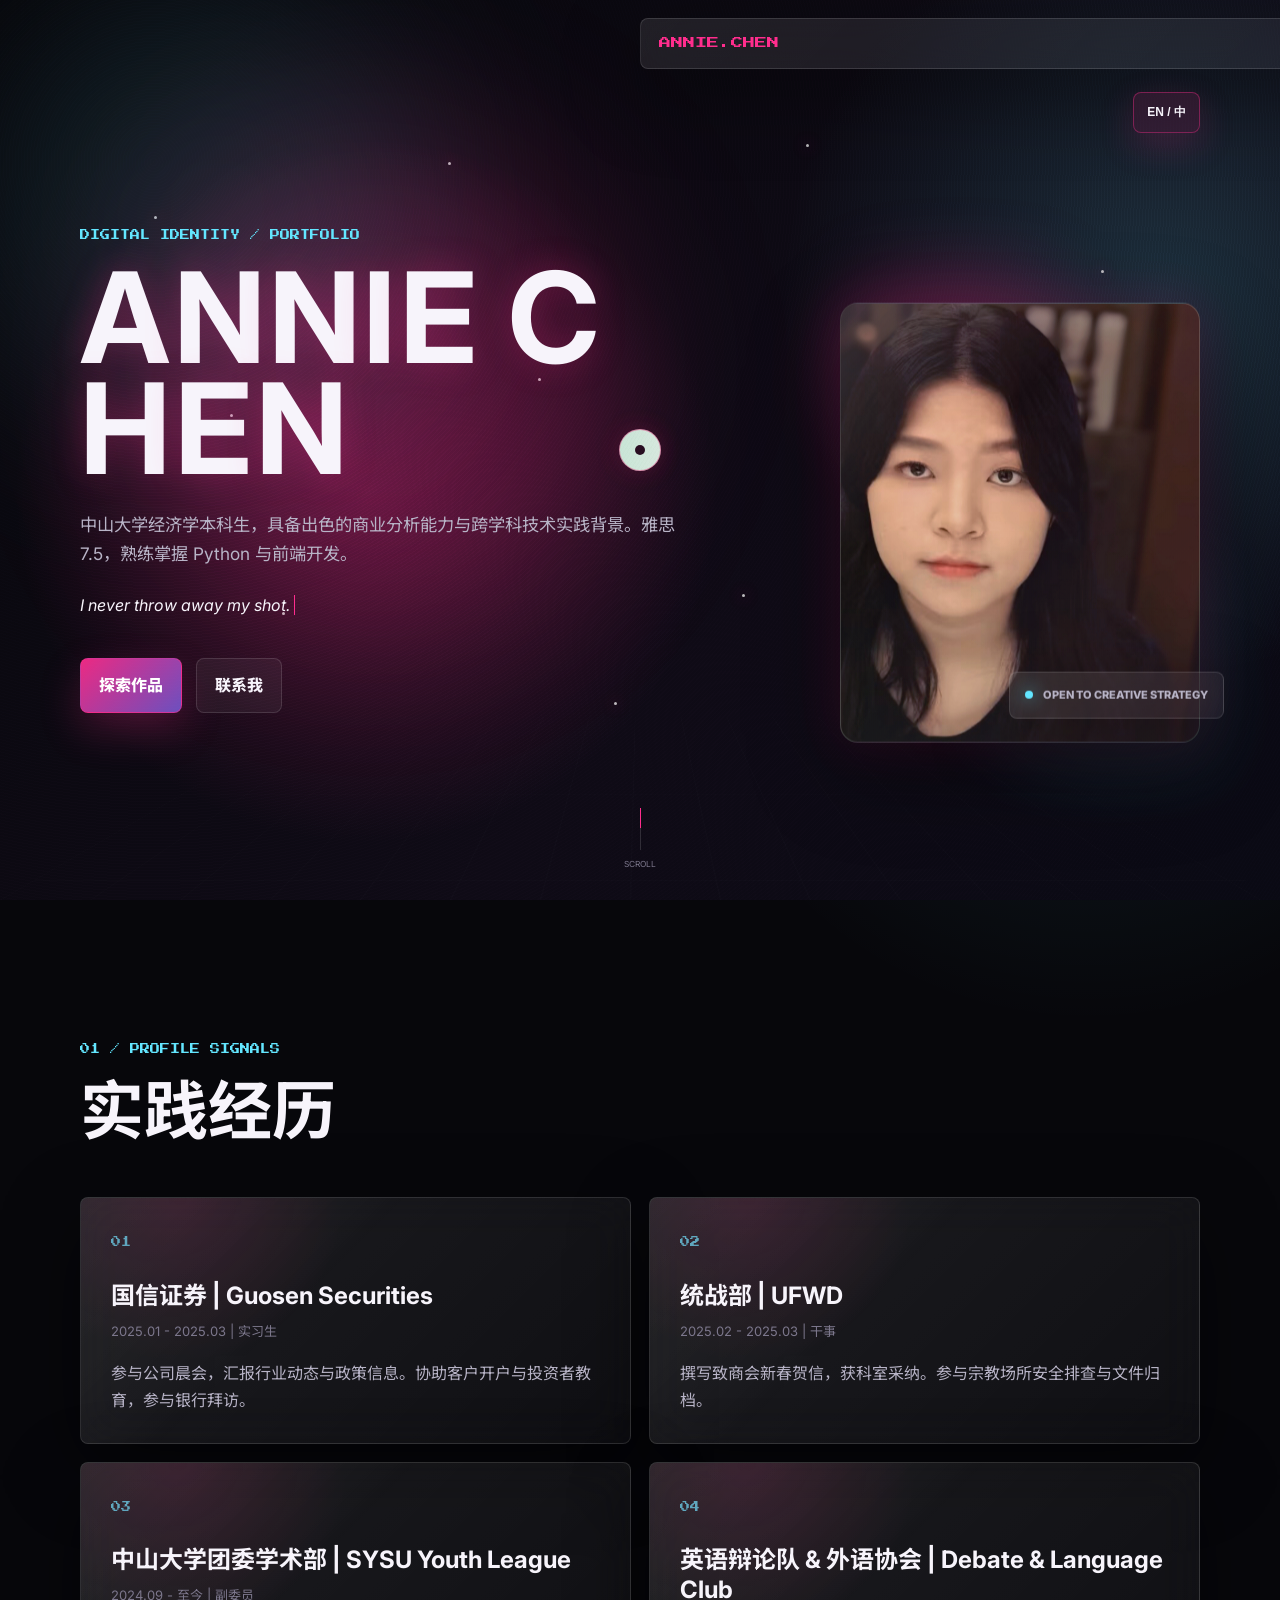
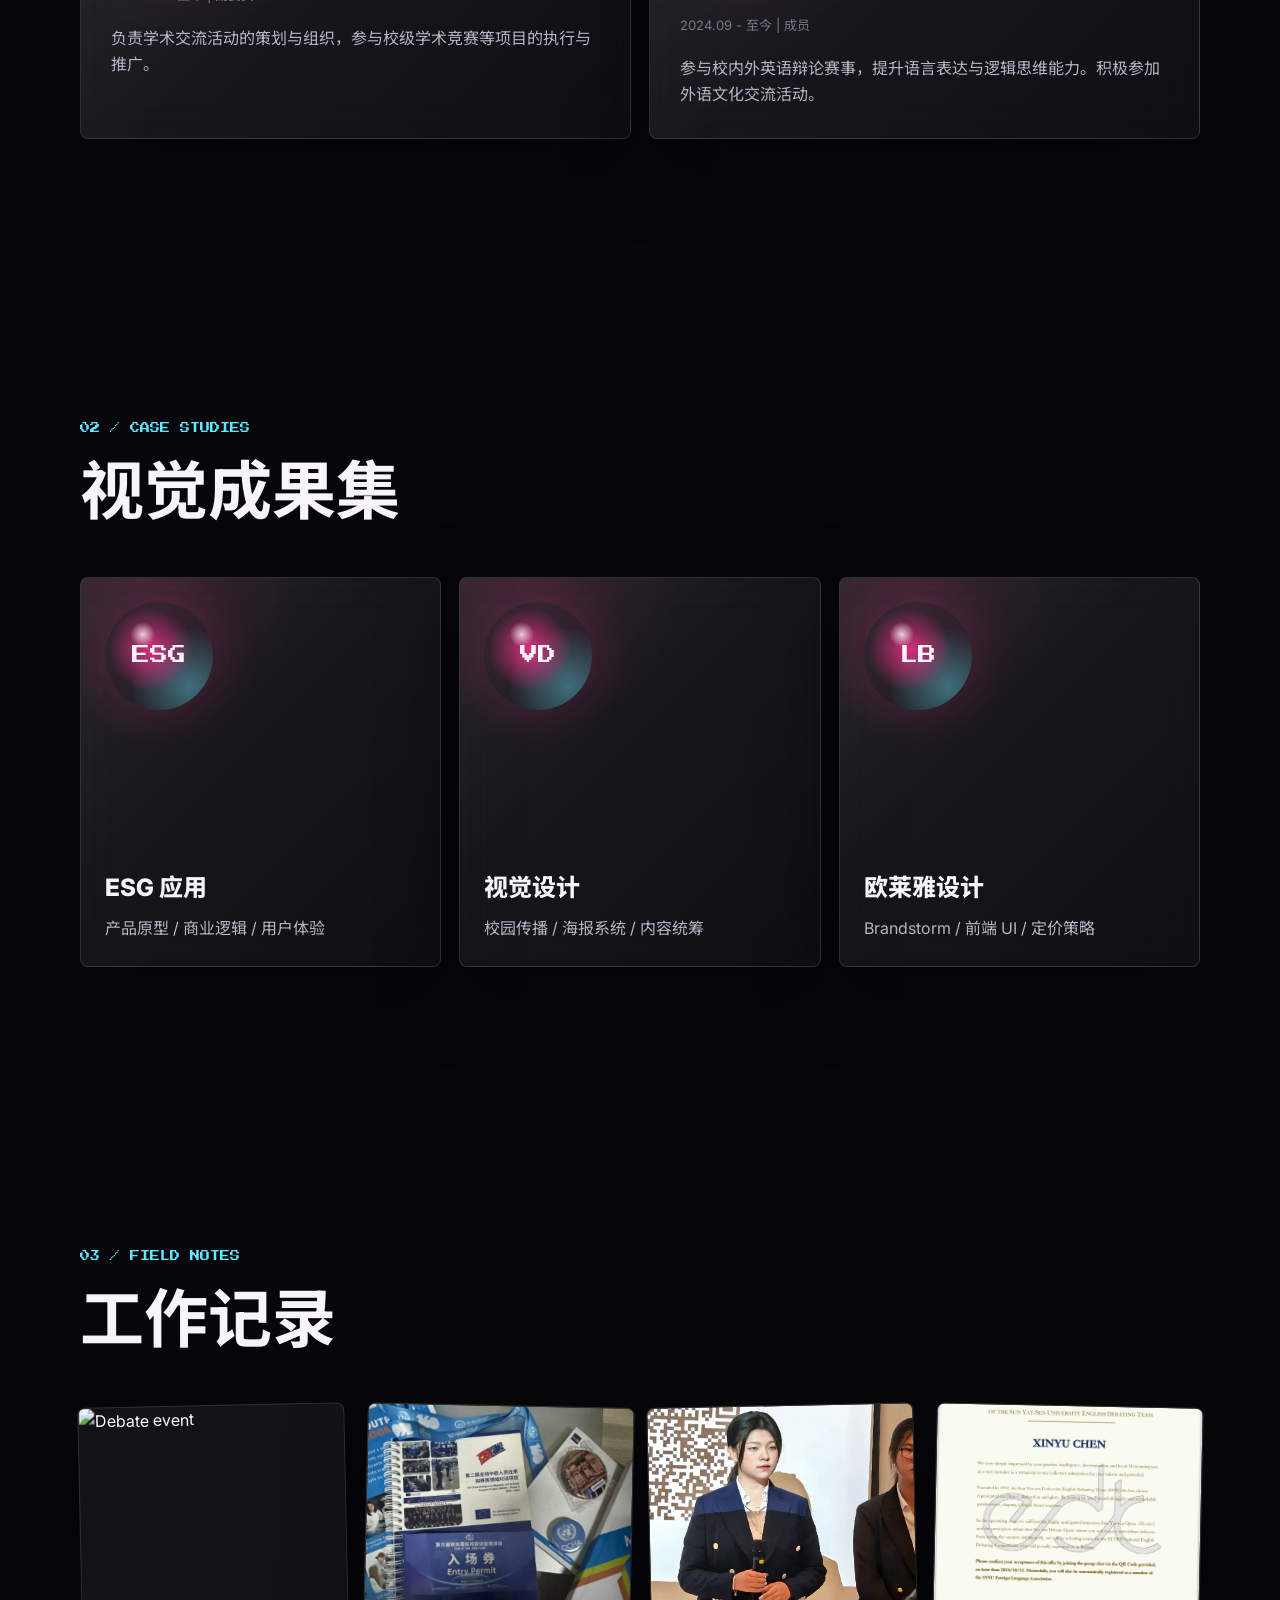
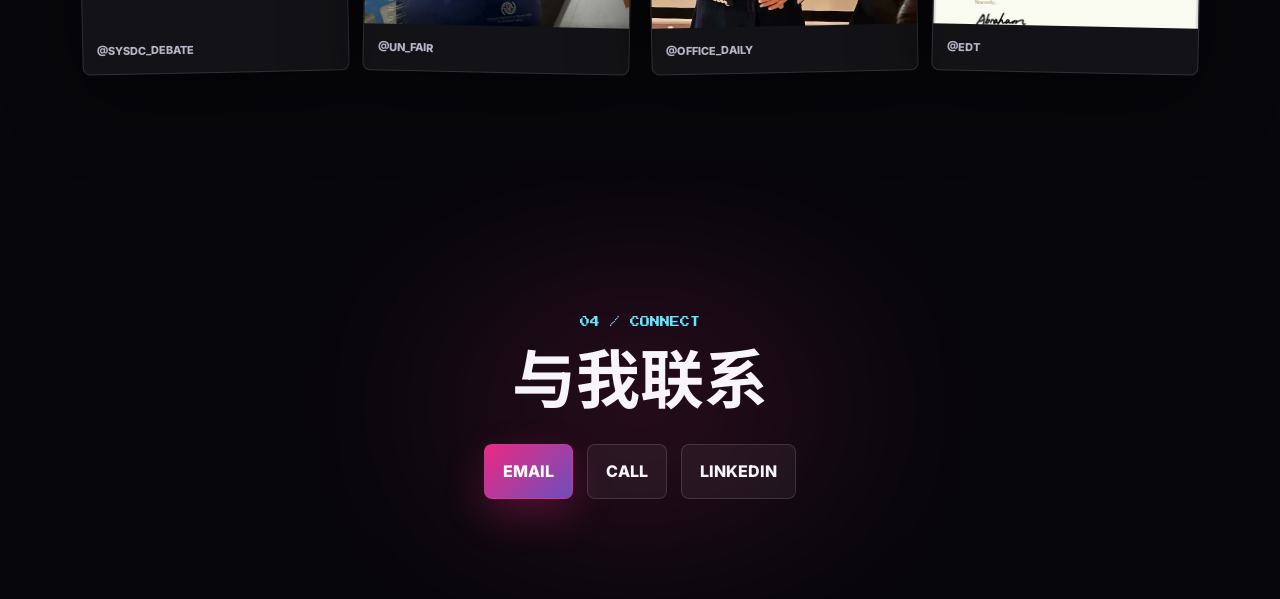
==== index.html @ b8f01f0a "Add files via upload" ====
<!DOCTYPE html>
<html lang="zh">
<head>
    <meta charset="UTF-8">
    <meta name="viewport" content="width=device-width, initial-scale=1.0">
    <meta name="theme-color" content="#07070b">
    <title>Annie Chen | Digital Identity</title>
    <meta name="description" content="Annie Chen's immersive digital identity portfolio.">
    <link rel="preconnect" href="https://fonts.googleapis.com">
    <link rel="preconnect" href="https://fonts.gstatic.com" crossorigin>
    <link href="https://fonts.googleapis.com/css2?family=Inter:wght@300;400;500;600;700;800&family=Noto+Sans+SC:wght@400;500;700&family=Press+Start+2P&display=swap" rel="stylesheet">
    <link rel="stylesheet" href="assets/css/styles.css">
</head>
<body>
    <div class="loader" id="loader" aria-hidden="true">
        <div class="loader__orb"></div>
        <div class="loader__text">ANNIE.CHEN</div>
        <div class="loader__bar"><span></span></div>
    </div>

    <div class="cursor" id="cursor" aria-hidden="true"></div>
    <div class="cursor cursor--glow" id="cursorGlow" aria-hidden="true"></div>

    <button id="lang-switch" class="magnetic" type="button">EN / 中</button>

    <nav class="site-nav glass-panel" aria-label="Primary navigation">
        <a class="nav-logo magnetic" href="#home" aria-label="Annie Chen home">ANNIE.CHEN</a>
        <button class="menu-toggle magnetic" type="button" aria-label="Open menu" aria-expanded="false">
            <span></span>
            <span></span>
        </button>
        <div class="nav-links" id="navLinks">
            <a class="magnetic" href="#home" data-key="nav-home">主页</a>
            <a class="magnetic" href="#experience" data-key="nav-exp">经历</a>
            <a class="magnetic" href="#projects" data-key="nav-proj">作品</a>
            <a class="magnetic" href="#work" data-key="nav-work">记录</a>
            <a class="magnetic" href="#contact" data-key="nav-contact">联系</a>
        </div>
    </nav>

    <main>
        <section id="home" class="hero section-shell" data-section>
            <div class="hero__ambient" aria-hidden="true">
                <div class="hero__gradient"></div>
                <div class="hero__grid"></div>
                <div class="hero__noise"></div>
                <div class="hero__particles">
                    <span></span><span></span><span></span><span></span><span></span><span></span>
                    <span></span><span></span><span></span><span></span><span></span><span></span>
                </div>
                <div class="hero__light hero__light--one"></div>
                <div class="hero__light hero__light--two"></div>
            </div>

            <div class="hero__content">
                <div class="hero__copy">
                    <p class="eyebrow reveal-text">DIGITAL IDENTITY / PORTFOLIO</p>
                    <h1 id="hero-name" class="hero__title" aria-label="ANNIE CHEN">
                        <span>A</span><span>N</span><span>N</span><span>I</span><span>E</span>
                        <span>C</span><span>H</span><span>E</span><span>N</span>
                    </h1>
                    <p id="hero-desc" class="hero__desc">
                        中山大学经济学本科生，具备出色的商业分析能力与跨学科技术实践背景。雅思 7.5，熟练掌握 Python 与前端开发。
                    </p>
                    <p class="motto" data-motto="I never throw away my shot."><span></span></p>
                    <div class="hero__actions">
                        <a class="btn btn--primary magnetic" href="#projects" data-key="hero-cta">探索作品</a>
                        <a class="btn btn--ghost magnetic" href="mailto:chenxy2267@mail2.sysu.edu.cn" data-key="hero-mail">联系我</a>
                    </div>
                </div>

                <div class="hero__portrait-wrap" data-parallax-depth="34">
                    <div class="hero__portrait-glow"></div>
                    <div class="hero-img magnetic" role="img" aria-label="Annie Chen portrait"></div>
                    <div class="hero__status glass-panel">
                        <span class="status-dot"></span>
                        <span data-key="hero-status">OPEN TO CREATIVE STRATEGY</span>
                    </div>
                </div>
            </div>

            <div class="scroll-cue" aria-hidden="true">
                <span></span>
                <small>SCROLL</small>
            </div>
        </section>

        <section id="experience" class="section-shell content-section" data-section>
            <div class="section-heading">
                <p class="eyebrow">01 / PROFILE SIGNALS</p>
                <h2 class="section-title" data-key="title-exp">实践经历</h2>
            </div>
            <div class="card-container">
                <article class="exp-card glass-card">
                    <span class="card-index">01</span>
                    <h3>国信证券 | Guosen Securities</h3>
                    <p class="meta">2025.01 - 2025.03 | <span data-key="pos-intern">实习生</span></p>
                    <p data-key="exp-gs">参与公司晨会，汇报行业动态与政策信息。协助客户开户与投资者教育，参与银行拜访。</p>
                </article>
                <article class="exp-card glass-card">
                    <span class="card-index">02</span>
                    <h3>统战部 | UFWD</h3>
                    <p class="meta">2025.02 - 2025.03 | <span data-key="pos-staff">干事</span></p>
                    <p data-key="exp-uf">撰写致商会新春贺信，获科室采纳。参与宗教场所安全排查与文件归档。</p>
                </article>
                <article class="exp-card glass-card">
                    <span class="card-index">03</span>
                    <h3>中山大学团委学术部 | SYSU Youth League</h3>
                    <p class="meta">2024.09 - 至今 | <span data-key="pos-vice-director">副委员</span></p>
                    <p data-key="exp-sysu-league">负责学术交流活动的策划与组织，参与校级学术竞赛等项目的执行与推广。</p>
                </article>
                <article class="exp-card glass-card">
                    <span class="card-index">04</span>
                    <h3>英语辩论队 & 外语协会 | Debate & Language Club</h3>
                    <p class="meta">2024.09 - 至今 | <span data-key="pos-member">成员</span></p>
                    <p data-key="exp-debate">参与校内外英语辩论赛事，提升语言表达与逻辑思维能力。积极参加外语文化交流活动。</p>
                </article>
            </div>
        </section>

        <section id="projects" class="section-shell content-section project-section" data-section>
            <div class="section-heading">
                <p class="eyebrow">02 / CASE STUDIES</p>
                <h2 class="section-title" data-key="title-proj">视觉成果集</h2>
            </div>
            <div class="project-grid">
                <article class="proj-item glass-card magnetic" data-project="esg" tabindex="0" role="button">
                    <div class="project-orb">ESG</div>
                    <div class="project-card-copy">
                        <span data-key="proj-esg">ESG 应用</span>
                        <p data-key="proj-esg-sub">产品原型 / 商业逻辑 / 用户体验</p>
                    </div>
                </article>
                <article class="proj-item glass-card magnetic" data-project="design" tabindex="0" role="button">
                    <div class="project-orb">VD</div>
                    <div class="project-card-copy">
                        <span data-key="proj-design">视觉设计</span>
                        <p data-key="proj-design-sub">校园传播 / 海报系统 / 内容统筹</p>
                    </div>
                </article>
                <article class="proj-item glass-card magnetic" data-project="loreal" tabindex="0" role="button">
                    <div class="project-orb">LB</div>
                    <div class="project-card-copy">
                        <span data-key="proj-loreal">欧莱雅设计</span>
                        <p data-key="proj-loreal-sub">Brandstorm / 前端 UI / 定价策略</p>
                    </div>
                </article>
            </div>
        </section>

        <section id="work" class="section-shell content-section" data-section>
            <div class="section-heading">
                <p class="eyebrow">03 / FIELD NOTES</p>
                <h2 class="section-title" data-key="title-work">工作记录</h2>
            </div>
            <div class="scrapbook">
                <figure class="work-photo">
                    <img src="images/debate.png" alt="Debate event">
                    <figcaption>@SYSDC_DEBATE</figcaption>
                </figure>
                <figure class="work-photo">
                    <img src="images/UN.jpg" alt="United Nations fair">
                    <figcaption>@UN_FAIR</figcaption>
                </figure>
                <figure class="work-photo">
                    <img src="images/duck.PNG" alt="Office daily">
                    <figcaption>@OFFICE_DAILY</figcaption>
                </figure>
                <figure class="work-photo">
                    <img src="images/edt.jpg" alt="EDT activity">
                    <figcaption>@EDT</figcaption>
                </figure>
            </div>
        </section>
    </main>

    <footer id="contact" class="section-shell site-footer" data-section>
        <div class="footer-glow" aria-hidden="true"></div>
        <p class="eyebrow">04 / CONNECT</p>
        <h2 class="section-title" data-key="title-contact">与我联系</h2>
        <div class="footer-actions">
            <a href="mailto:chenxy2267@mail2.sysu.edu.cn" class="btn btn--primary magnetic">EMAIL</a>
            <a href="tel:13063036522" class="btn btn--ghost magnetic">CALL</a>
            <a href="https://www.linkedin.com/in/%E8%8A%AF%E7%BE%BD-%E9%99%88-5a377a3b3/" target="_blank" rel="noopener noreferrer" class="btn btn--ghost magnetic">LINKEDIN</a>
        </div>
    </footer>

    <aside id="projectViewer" class="project-viewer" aria-hidden="true" aria-modal="true" role="dialog">
        <div class="viewer-backdrop" data-close-viewer></div>
        <div class="viewer-panel">
            <button class="viewer-close magnetic" type="button" data-close-viewer aria-label="Close project viewer">CLOSE</button>
            <div class="viewer-meta">
                <p class="eyebrow" id="viewerKicker">CASE STUDY</p>
                <h2 id="viewerTitle">TITLE</h2>
                <p id="viewerDesc"></p>
                <div class="viewer-tags" id="viewerTags"></div>
                <div class="viewer-timeline" id="viewerTimeline"></div>
                <div id="viewerButtons" class="viewer-buttons"></div>
            </div>
            <div class="viewer-gallery" id="viewerGallery"></div>
        </div>
    </aside>

    <script src="https://cdn.jsdelivr.net/npm/gsap@3.12.5/dist/gsap.min.js"></script>
    <script src="https://cdn.jsdelivr.net/npm/gsap@3.12.5/dist/ScrollTrigger.min.js"></script>
    <script src="https://cdn.jsdelivr.net/npm/@studio-freight/lenis@1.0.42/dist/lenis.min.js"></script>
    <script src="assets/js/main.js"></script>
    <script src="assets/js/animations.js"></script>
</body>
</html>
---- assets/css/styles.css ----
:root {
    --bg: #07070b;
    --bg-soft: #0d0d14;
    --panel: rgba(18, 18, 28, 0.58);
    --panel-strong: rgba(18, 18, 28, 0.82);
    --pink: #ff2d8d;
    --pink-soft: rgba(255, 45, 141, 0.34);
    --cyan: #63e6ff;
    --violet: #8d6bff;
    --text: #f7f4fb;
    --muted: #b8b4c7;
    --quiet: #7c778c;
    --line: rgba(255, 255, 255, 0.13);
    --shadow: 0 24px 80px rgba(0, 0, 0, 0.44);
    --radius: 8px;
    --ease: cubic-bezier(0.19, 1, 0.22, 1);
    --section-pad: clamp(84px, 11vw, 150px);
}

* {
    box-sizing: border-box;
}

html {
    background: var(--bg);
    scroll-behavior: auto;
}

body {
    min-height: 100vh;
    margin: 0;
    overflow-x: hidden;
    background:
        radial-gradient(circle at 20% 0%, rgba(255, 45, 141, 0.16), transparent 32rem),
        radial-gradient(circle at 85% 16%, rgba(99, 230, 255, 0.1), transparent 26rem),
        var(--bg);
    color: var(--text);
    font-family: "Inter", "Noto Sans SC", -apple-system, BlinkMacSystemFont, sans-serif;
    line-height: 1.65;
    cursor: none;
}

body.viewer-open,
body.menu-open {
    overflow: hidden;
}

body::before {
    content: "";
    position: fixed;
    inset: 0;
    pointer-events: none;
    z-index: 0;
    background-image:
        linear-gradient(rgba(255, 255, 255, 0.022) 1px, transparent 1px),
        linear-gradient(90deg, rgba(255, 255, 255, 0.018) 1px, transparent 1px);
    background-size: 56px 56px;
    mask-image: linear-gradient(to bottom, rgba(0, 0, 0, 0.75), transparent 82%);
}

a,
button,
[role="button"] {
    color: inherit;
    cursor: none;
}

img {
    display: block;
    max-width: 100%;
}

.loader {
    position: fixed;
    inset: 0;
    z-index: 9999;
    display: grid;
    place-items: center;
    gap: 20px;
    background: #050508;
    transition: opacity 0.8s var(--ease), visibility 0.8s var(--ease);
}

.loader.is-hidden {
    opacity: 0;
    visibility: hidden;
}

.loader__orb {
    width: 74px;
    aspect-ratio: 1;
    border-radius: 50%;
    background:
        radial-gradient(circle at 35% 28%, #fff, transparent 10%),
        radial-gradient(circle at 45% 45%, var(--pink), transparent 45%),
        radial-gradient(circle at 70% 70%, var(--cyan), transparent 55%);
    box-shadow: 0 0 42px var(--pink-soft), 0 0 90px rgba(99, 230, 255, 0.18);
    animation: breathe 2.4s ease-in-out infinite;
}

.loader__text,
.nav-logo,
.eyebrow,
.card-index,
.project-orb,
.viewer-close {
    font-family: "Press Start 2P", "Inter", sans-serif;
}

.loader__text {
    color: var(--muted);
    font-size: 11px;
    letter-spacing: 0;
}

.loader__bar {
    width: min(220px, 52vw);
    height: 1px;
    overflow: hidden;
    background: rgba(255, 255, 255, 0.12);
}

.loader__bar span {
    display: block;
    width: 42%;
    height: 100%;
    background: linear-gradient(90deg, transparent, var(--pink), var(--cyan));
    animation: loadbar 1.4s ease-in-out infinite;
}

.cursor,
.cursor--glow {
    position: fixed;
    top: 0;
    left: 0;
    pointer-events: none;
    z-index: 9000;
    transform: translate3d(-50%, -50%, 0);
}

.cursor {
    width: 10px;
    height: 10px;
    border-radius: 50%;
    background: var(--text);
    mix-blend-mode: difference;
}

.cursor--glow {
    width: 42px;
    height: 42px;
    border: 1px solid rgba(255, 45, 141, 0.42);
    border-radius: 50%;
    box-shadow: 0 0 24px rgba(255, 45, 141, 0.22);
    transition: width 0.3s var(--ease), height 0.3s var(--ease), border-color 0.3s var(--ease);
}

.cursor--glow.is-active {
    width: 70px;
    height: 70px;
    border-color: rgba(99, 230, 255, 0.52);
}

.glass-panel,
.glass-card {
    background: linear-gradient(135deg, rgba(255, 255, 255, 0.09), rgba(255, 255, 255, 0.035));
    border: 1px solid var(--line);
    box-shadow: var(--shadow);
    backdrop-filter: blur(22px);
    -webkit-backdrop-filter: blur(22px);
}

.site-nav {
    position: fixed;
    top: 18px;
    left: 50%;
    z-index: 1000;
    width: min(1120px, calc(100% - 36px));
    display: flex;
    align-items: center;
    justify-content: space-between;
    padding: 14px 18px;
    border-radius: var(--radius);
}

.nav-logo {
    color: var(--pink);
    text-decoration: none;
    font-size: 12px;
}

.nav-links {
    display: flex;
    align-items: center;
    gap: clamp(14px, 2vw, 26px);
}

.nav-links a {
    position: relative;
    color: var(--muted);
    text-decoration: none;
    font-size: 13px;
    font-weight: 600;
    transition: color 0.28s ease;
}

.nav-links a::after {
    content: "";
    position: absolute;
    right: 0;
    bottom: -6px;
    left: 0;
    height: 1px;
    transform: scaleX(0);
    transform-origin: left;
    background: linear-gradient(90deg, var(--pink), var(--cyan));
    transition: transform 0.35s var(--ease);
}

.nav-links a:hover,
.nav-links a:focus-visible {
    color: var(--text);
}

.nav-links a:hover::after,
.nav-links a:focus-visible::after {
    transform: scaleX(1);
}

.menu-toggle {
    display: none;
    width: 42px;
    height: 42px;
    place-items: center;
    border: 1px solid var(--line);
    border-radius: var(--radius);
    background: rgba(255, 255, 255, 0.04);
}

.menu-toggle span {
    display: block;
    width: 18px;
    height: 1px;
    margin: 4px auto;
    background: var(--text);
}

#lang-switch {
    position: fixed;
    top: 92px;
    right: max(20px, calc((100vw - 1120px) / 2));
    z-index: 1001;
    border: 1px solid rgba(255, 45, 141, 0.38);
    border-radius: var(--radius);
    padding: 11px 13px;
    background: rgba(255, 45, 141, 0.12);
    color: var(--text);
    box-shadow: 0 12px 36px rgba(255, 45, 141, 0.18);
    backdrop-filter: blur(18px);
    font-size: 12px;
    font-weight: 700;
}

.section-shell {
    position: relative;
    z-index: 1;
    width: min(1120px, calc(100% - 40px));
    margin-inline: auto;
}

.hero {
    width: 100%;
    min-height: 100svh;
    display: grid;
    place-items: center;
    overflow: hidden;
    padding: 120px 20px 80px;
}

.hero__ambient {
    position: absolute;
    inset: 0;
    z-index: -1;
    overflow: hidden;
}

.hero__gradient,
.hero__grid,
.hero__noise,
.hero__light,
.hero__particles {
    position: absolute;
    inset: 0;
}

.hero__gradient {
    background:
        radial-gradient(circle at 22% 42%, rgba(255, 45, 141, 0.28), transparent 22rem),
        radial-gradient(circle at 70% 25%, rgba(99, 230, 255, 0.16), transparent 24rem),
        linear-gradient(135deg, #07070b, #0f0b16 48%, #060912);
    background-size: 130% 130%;
    animation: gradientDrift 16s ease-in-out infinite alternate;
}

.hero__grid {
    background-image:
        linear-gradient(rgba(255, 255, 255, 0.055) 1px, transparent 1px),
        linear-gradient(90deg, rgba(255, 255, 255, 0.035) 1px, transparent 1px);
    background-size: 90px 90px;
    transform: perspective(700px) rotateX(62deg) translateY(15%);
    transform-origin: center bottom;
    opacity: 0.22;
}

.hero__noise {
    opacity: 0.12;
    background-image:
        repeating-radial-gradient(circle at 12% 18%, rgba(255,255,255,0.8) 0 1px, transparent 1px 3px);
    mix-blend-mode: overlay;
}

.hero__light--one {
    width: 40vw;
    height: 40vw;
    left: 6%;
    top: 18%;
    border-radius: 50%;
    background: rgba(255, 45, 141, 0.16);
    filter: blur(80px);
    animation: floatSlow 9s ease-in-out infinite;
}

.hero__light--two {
    width: 34vw;
    height: 34vw;
    right: 10%;
    bottom: 4%;
    border-radius: 50%;
    background: rgba(99, 230, 255, 0.11);
    filter: blur(90px);
    animation: floatSlow 12s ease-in-out infinite reverse;
}

.hero__particles span {
    position: absolute;
    width: 3px;
    height: 3px;
    border-radius: 50%;
    background: rgba(255, 255, 255, 0.72);
    box-shadow: 0 0 14px rgba(255, 45, 141, 0.8);
    animation: particleFloat 9s ease-in-out infinite;
}

.hero__particles span:nth-child(1) { left: 12%; top: 24%; animation-delay: -1s; }
.hero__particles span:nth-child(2) { left: 22%; top: 68%; animation-delay: -5s; }
.hero__particles span:nth-child(3) { left: 35%; top: 18%; animation-delay: -2s; }
.hero__particles span:nth-child(4) { left: 48%; top: 78%; animation-delay: -7s; }
.hero__particles span:nth-child(5) { left: 63%; top: 16%; animation-delay: -3s; }
.hero__particles span:nth-child(6) { left: 76%; top: 58%; animation-delay: -4s; }
.hero__particles span:nth-child(7) { left: 86%; top: 30%; animation-delay: -8s; }
.hero__particles span:nth-child(8) { left: 18%; top: 46%; animation-delay: -6s; }
.hero__particles span:nth-child(9) { left: 42%; top: 42%; animation-delay: -2.5s; }
.hero__particles span:nth-child(10) { left: 58%; top: 66%; animation-delay: -4.5s; }
.hero__particles span:nth-child(11) { left: 72%; top: 82%; animation-delay: -1.5s; }
.hero__particles span:nth-child(12) { left: 92%; top: 74%; animation-delay: -5.5s; }

.hero__content {
    width: min(1120px, calc(100% - 40px));
    display: grid;
    grid-template-columns: minmax(0, 1.04fr) minmax(300px, 0.72fr);
    align-items: center;
    gap: clamp(42px, 7vw, 92px);
}

.eyebrow {
    margin: 0 0 18px;
    color: var(--cyan);
    font-size: 10px;
    letter-spacing: 0;
}

.hero__title {
    max-width: 760px;
    margin: 0;
    font-size: clamp(52px, 10vw, 126px);
    line-height: 0.88;
    letter-spacing: 0;
    color: var(--text);
    text-transform: uppercase;
}

.hero__title span {
    display: inline-block;
    margin-right: 0.03em;
    text-shadow: 0 0 34px rgba(255, 45, 141, 0.28);
}

.hero__desc {
    max-width: 620px;
    margin: 28px 0 0;
    color: var(--muted);
    font-size: clamp(15px, 1.35vw, 18px);
}

.motto {
    min-height: 34px;
    margin: 24px 0 0;
    color: var(--text);
    font-style: italic;
}

.motto span {
    border-right: 1px solid var(--pink);
    padding-right: 4px;
}

.hero__actions,
.footer-actions,
.viewer-buttons {
    display: flex;
    flex-wrap: wrap;
    gap: 14px;
    margin-top: 32px;
}

.btn {
    display: inline-flex;
    min-height: 46px;
    align-items: center;
    justify-content: center;
    gap: 8px;
    border-radius: var(--radius);
    padding: 13px 18px;
    text-decoration: none;
    font-weight: 800;
    transition: transform 0.28s var(--ease), border-color 0.28s ease, background 0.28s ease;
}

.btn--primary {
    border: 1px solid rgba(255, 45, 141, 0.48);
    background: linear-gradient(135deg, rgba(255, 45, 141, 0.92), rgba(141, 107, 255, 0.72));
    color: #fff;
    box-shadow: 0 16px 42px rgba(255, 45, 141, 0.24);
}

.btn--ghost {
    border: 1px solid var(--line);
    background: rgba(255, 255, 255, 0.05);
    color: var(--text);
}

.btn:hover,
.btn:focus-visible {
    transform: translateY(-3px);
}

.hero__portrait-wrap {
    position: relative;
    justify-self: end;
    width: min(360px, 80vw);
}

.hero__portrait-glow {
    position: absolute;
    inset: -12%;
    border-radius: 32px;
    background:
        radial-gradient(circle at 36% 22%, rgba(255, 45, 141, 0.36), transparent 32%),
        radial-gradient(circle at 72% 78%, rgba(99, 230, 255, 0.18), transparent 34%);
    filter: blur(28px);
}

.hero-img {
    position: relative;
    aspect-ratio: 0.82;
    overflow: hidden;
    border: 1px solid rgba(255, 255, 255, 0.18);
    border-radius: 18px;
    background:
        linear-gradient(rgba(255, 45, 141, 0.05), rgba(99, 230, 255, 0.05)),
        url("../../images/avatar.jpg") center / cover no-repeat;
    box-shadow: 0 28px 90px rgba(0, 0, 0, 0.48), 0 0 52px rgba(255, 45, 141, 0.18);
    transition: box-shadow 0.45s var(--ease), transform 0.45s var(--ease);
}

.hero-img::after {
    content: "";
    position: absolute;
    inset: 0;
    background: linear-gradient(135deg, rgba(255, 255, 255, 0.2), transparent 34%, rgba(255, 45, 141, 0.12));
    opacity: 0.72;
    mix-blend-mode: screen;
}

.hero-img:hover {
    box-shadow: 0 34px 100px rgba(0, 0, 0, 0.52), 0 0 72px rgba(255, 45, 141, 0.32);
}

.hero__status {
    position: absolute;
    right: -24px;
    bottom: 24px;
    display: flex;
    max-width: 250px;
    align-items: center;
    gap: 10px;
    border-radius: var(--radius);
    padding: 13px 15px;
    color: var(--muted);
    font-size: 11px;
    font-weight: 800;
}

.status-dot {
    width: 8px;
    height: 8px;
    flex: 0 0 auto;
    border-radius: 50%;
    background: var(--cyan);
    box-shadow: 0 0 18px var(--cyan);
}

.scroll-cue {
    position: absolute;
    bottom: 28px;
    left: 50%;
    display: grid;
    justify-items: center;
    gap: 8px;
    color: var(--quiet);
    font-size: 10px;
    transform: translateX(-50%);
}

.scroll-cue span {
    width: 1px;
    height: 42px;
    overflow: hidden;
    background: rgba(255, 255, 255, 0.14);
}

.scroll-cue span::after {
    content: "";
    display: block;
    width: 100%;
    height: 46%;
    background: var(--pink);
    animation: scrollLine 1.9s ease-in-out infinite;
}

.content-section {
    padding-block: var(--section-pad);
}

.section-heading {
    display: grid;
    gap: 4px;
    margin-bottom: clamp(30px, 5vw, 54px);
}

.section-title {
    margin: 0;
    color: var(--text);
    font-size: clamp(32px, 5vw, 64px);
    line-height: 1;
    letter-spacing: 0;
}

.card-container,
.project-grid {
    display: grid;
    grid-template-columns: repeat(2, minmax(0, 1fr));
    gap: 18px;
}

.glass-card {
    position: relative;
    overflow: hidden;
    border-radius: var(--radius);
}

.glass-card::before {
    content: "";
    position: absolute;
    inset: 0;
    pointer-events: none;
    background:
        radial-gradient(circle at 18% 0%, rgba(255, 45, 141, 0.14), transparent 32%),
        linear-gradient(135deg, rgba(255, 255, 255, 0.08), transparent 44%);
    opacity: 0.8;
}

.exp-card {
    min-height: 230px;
    padding: 30px;
    transition: transform 0.45s var(--ease), border-color 0.35s ease, box-shadow 0.35s ease;
}

.exp-card:hover {
    transform: translateY(-7px);
    border-color: rgba(255, 45, 141, 0.45);
    box-shadow: 0 28px 80px rgba(255, 45, 141, 0.13);
}

.card-index {
    color: rgba(99, 230, 255, 0.72);
    font-size: 10px;
}

.exp-card h3 {
    position: relative;
    margin: 26px 0 10px;
    color: var(--text);
    font-size: clamp(18px, 2vw, 24px);
    line-height: 1.25;
}

.exp-card p {
    position: relative;
    margin: 0;
    color: var(--muted);
}

.exp-card .meta {
    margin-bottom: 18px;
    color: var(--quiet);
    font-size: 13px;
}

.project-grid {
    grid-template-columns: repeat(3, minmax(0, 1fr));
}

.proj-item {
    min-height: 390px;
    display: flex;
    flex-direction: column;
    justify-content: space-between;
    padding: 24px;
    isolation: isolate;
    transition: transform 0.45s var(--ease), border-color 0.35s ease;
}

.proj-item:hover,
.proj-item:focus-visible {
    transform: translateY(-8px);
    border-color: rgba(99, 230, 255, 0.35);
    outline: none;
}

.project-orb {
    width: 108px;
    height: 108px;
    display: grid;
    place-items: center;
    border-radius: 50%;
    background:
        radial-gradient(circle at 35% 30%, rgba(255, 255, 255, 0.82), transparent 12%),
        radial-gradient(circle at 42% 44%, rgba(255, 45, 141, 0.8), transparent 48%),
        radial-gradient(circle at 78% 78%, rgba(99, 230, 255, 0.42), transparent 50%);
    color: #fff;
    font-size: 18px;
    box-shadow: 0 0 54px rgba(255, 45, 141, 0.22);
}

.project-card-copy {
    position: relative;
}

.project-card-copy span {
    display: block;
    color: var(--text);
    font-size: 24px;
    font-weight: 800;
}

.project-card-copy p {
    margin: 8px 0 0;
    color: var(--muted);
}

.scrapbook {
    display: grid;
    grid-template-columns: repeat(4, minmax(0, 1fr));
    gap: 18px;
}

.work-photo {
    margin: 0;
    overflow: hidden;
    border: 1px solid var(--line);
    border-radius: var(--radius);
    background: rgba(255, 255, 255, 0.05);
    box-shadow: var(--shadow);
    transform: rotate(-1.2deg);
    transition: transform 0.42s var(--ease), border-color 0.3s ease;
}

.work-photo:nth-child(even) {
    transform: rotate(1.2deg);
}

.work-photo:hover {
    transform: rotate(0deg) translateY(-8px);
    border-color: rgba(255, 45, 141, 0.38);
}

.work-photo img {
    width: 100%;
    height: 220px;
    object-fit: cover;
    filter: saturate(0.9) contrast(1.05);
}

.work-photo figcaption {
    padding: 14px;
    color: var(--muted);
    font-size: 11px;
    font-weight: 800;
}

.site-footer {
    padding-block: 100px;
    text-align: center;
}

.site-footer .eyebrow,
.site-footer .section-title,
.footer-actions {
    position: relative;
    z-index: 1;
    justify-content: center;
}

.footer-glow {
    position: absolute;
    inset: 10% 12%;
    border-radius: 50%;
    background: radial-gradient(circle, rgba(255, 45, 141, 0.16), transparent 65%);
    filter: blur(70px);
}

.project-viewer {
    position: fixed;
    inset: 0;
    z-index: 3000;
    visibility: hidden;
    pointer-events: none;
}

.project-viewer.is-open {
    visibility: visible;
    pointer-events: auto;
}

.viewer-backdrop {
    position: absolute;
    inset: 0;
    background: rgba(3, 3, 7, 0.78);
    backdrop-filter: blur(18px);
}

.viewer-panel {
    position: absolute;
    inset: 22px;
    display: grid;
    grid-template-columns: minmax(280px, 0.45fr) minmax(0, 0.55fr);
    gap: 24px;
    overflow: hidden;
    border: 1px solid rgba(255, 255, 255, 0.15);
    border-radius: 12px;
    background:
        radial-gradient(circle at 10% 0%, rgba(255, 45, 141, 0.14), transparent 32%),
        rgba(9, 9, 15, 0.92);
    box-shadow: 0 30px 120px rgba(0, 0, 0, 0.66);
}

.viewer-close {
    position: absolute;
    top: 18px;
    right: 18px;
    z-index: 2;
    border: 1px solid var(--line);
    border-radius: var(--radius);
    padding: 12px 14px;
    background: rgba(255, 255, 255, 0.06);
    color: var(--text);
    font-size: 10px;
}

.viewer-meta {
    padding: clamp(34px, 6vw, 70px);
    align-self: center;
}

.viewer-meta h2 {
    margin: 0 0 18px;
    font-size: clamp(34px, 5vw, 72px);
    line-height: 0.96;
}

.viewer-meta p {
    color: var(--muted);
}

.viewer-tags,
.viewer-timeline {
    display: flex;
    flex-wrap: wrap;
    gap: 10px;
    margin-top: 22px;
}

.viewer-tags span,
.viewer-timeline span {
    border: 1px solid var(--line);
    border-radius: 999px;
    padding: 8px 11px;
    background: rgba(255, 255, 255, 0.045);
    color: var(--muted);
    font-size: 12px;
    font-weight: 700;
}

.viewer-gallery {
    height: 100%;
    overflow-y: auto;
    padding: 74px 22px 22px 0;
    scrollbar-width: thin;
    scrollbar-color: var(--pink) transparent;
}

.viewer-gallery img {
    width: 100%;
    margin-bottom: 18px;
    border: 1px solid var(--line);
    border-radius: var(--radius);
    background: rgba(255, 255, 255, 0.04);
    object-fit: contain;
}

@keyframes breathe {
    50% { transform: scale(1.12); filter: saturate(1.3); }
}

@keyframes loadbar {
    0% { transform: translateX(-120%); }
    100% { transform: translateX(260%); }
}

@keyframes gradientDrift {
    0% { background-position: 0% 50%; }
    100% { background-position: 100% 50%; }
}

@keyframes floatSlow {
    50% { transform: translate3d(3%, -4%, 0) scale(1.08); }
}

@keyframes particleFloat {
    50% { transform: translate3d(22px, -34px, 0); opacity: 0.38; }
}

@keyframes scrollLine {
    0% { transform: translateY(-120%); }
    100% { transform: translateY(220%); }
}

@media (max-width: 900px) {
    body {
        cursor: auto;
    }

    a,
    button,
    [role="button"] {
        cursor: pointer;
    }

    .cursor,
    .cursor--glow {
        display: none;
    }

    .site-nav {
        top: 12px;
        width: calc(100% - 24px);
    }

    .menu-toggle {
        display: block;
    }

    .nav-links {
        position: fixed;
        inset: 76px 12px auto;
        display: grid;
        gap: 0;
        overflow: hidden;
        max-height: 0;
        border: 1px solid var(--line);
        border-radius: var(--radius);
        background: rgba(8, 8, 13, 0.94);
        backdrop-filter: blur(20px);
        transition: max-height 0.38s var(--ease), padding 0.38s var(--ease);
    }

    .nav-links.active {
        max-height: 360px;
        padding: 8px;
    }

    .nav-links a {
        padding: 14px;
        border-radius: 6px;
    }

    #lang-switch {
        top: auto;
        right: 12px;
        bottom: 12px;
    }

    .hero {
        padding: 104px 20px 70px;
        align-items: start;
    }

    .hero__particles span:nth-child(n + 7) {
        display: none;
    }

    .hero__content {
        grid-template-columns: 1fr;
        gap: 36px;
    }

    .hero__copy {
        order: 2;
    }

    .hero__portrait-wrap {
        order: 1;
        justify-self: center;
        width: min(300px, 74vw);
    }

    .hero__title {
        font-size: clamp(44px, 16vw, 76px);
    }

    .hero__status {
        right: 50%;
        bottom: -20px;
        transform: translateX(50%);
        width: max-content;
        max-width: calc(100vw - 54px);
    }

    .card-container,
    .project-grid,
    .scrapbook,
    .viewer-panel {
        grid-template-columns: 1fr;
    }

    .proj-item {
        min-height: 260px;
    }

    .scrapbook {
        grid-template-columns: repeat(2, minmax(0, 1fr));
    }

    .viewer-panel {
        inset: 10px;
        overflow-y: auto;
    }

    .viewer-gallery {
        height: auto;
        overflow: visible;
        padding: 0 18px 18px;
    }
}

@media (max-width: 520px) {
    .section-shell {
        width: min(100% - 28px, 1120px);
    }

    .hero {
        padding-inline: 14px;
    }

    .hero__content {
        width: 100%;
    }

    .hero__actions,
    .footer-actions,
    .viewer-buttons {
        display: grid;
    }

    .btn {
        width: 100%;
    }

    .card-container,
    .project-grid {
        gap: 14px;
    }

    .exp-card,
    .proj-item {
        padding: 20px;
    }

    .scrapbook {
        grid-template-columns: 1fr;
    }

    .work-photo {
        transform: none;
    }

    .work-photo:nth-child(even) {
        transform: none;
    }
}

@media (prefers-reduced-motion: reduce) {
    *,
    *::before,
    *::after {
        animation-duration: 0.01ms !important;
        animation-iteration-count: 1 !important;
        scroll-behavior: auto !important;
        transition-duration: 0.01ms !important;
    }
}
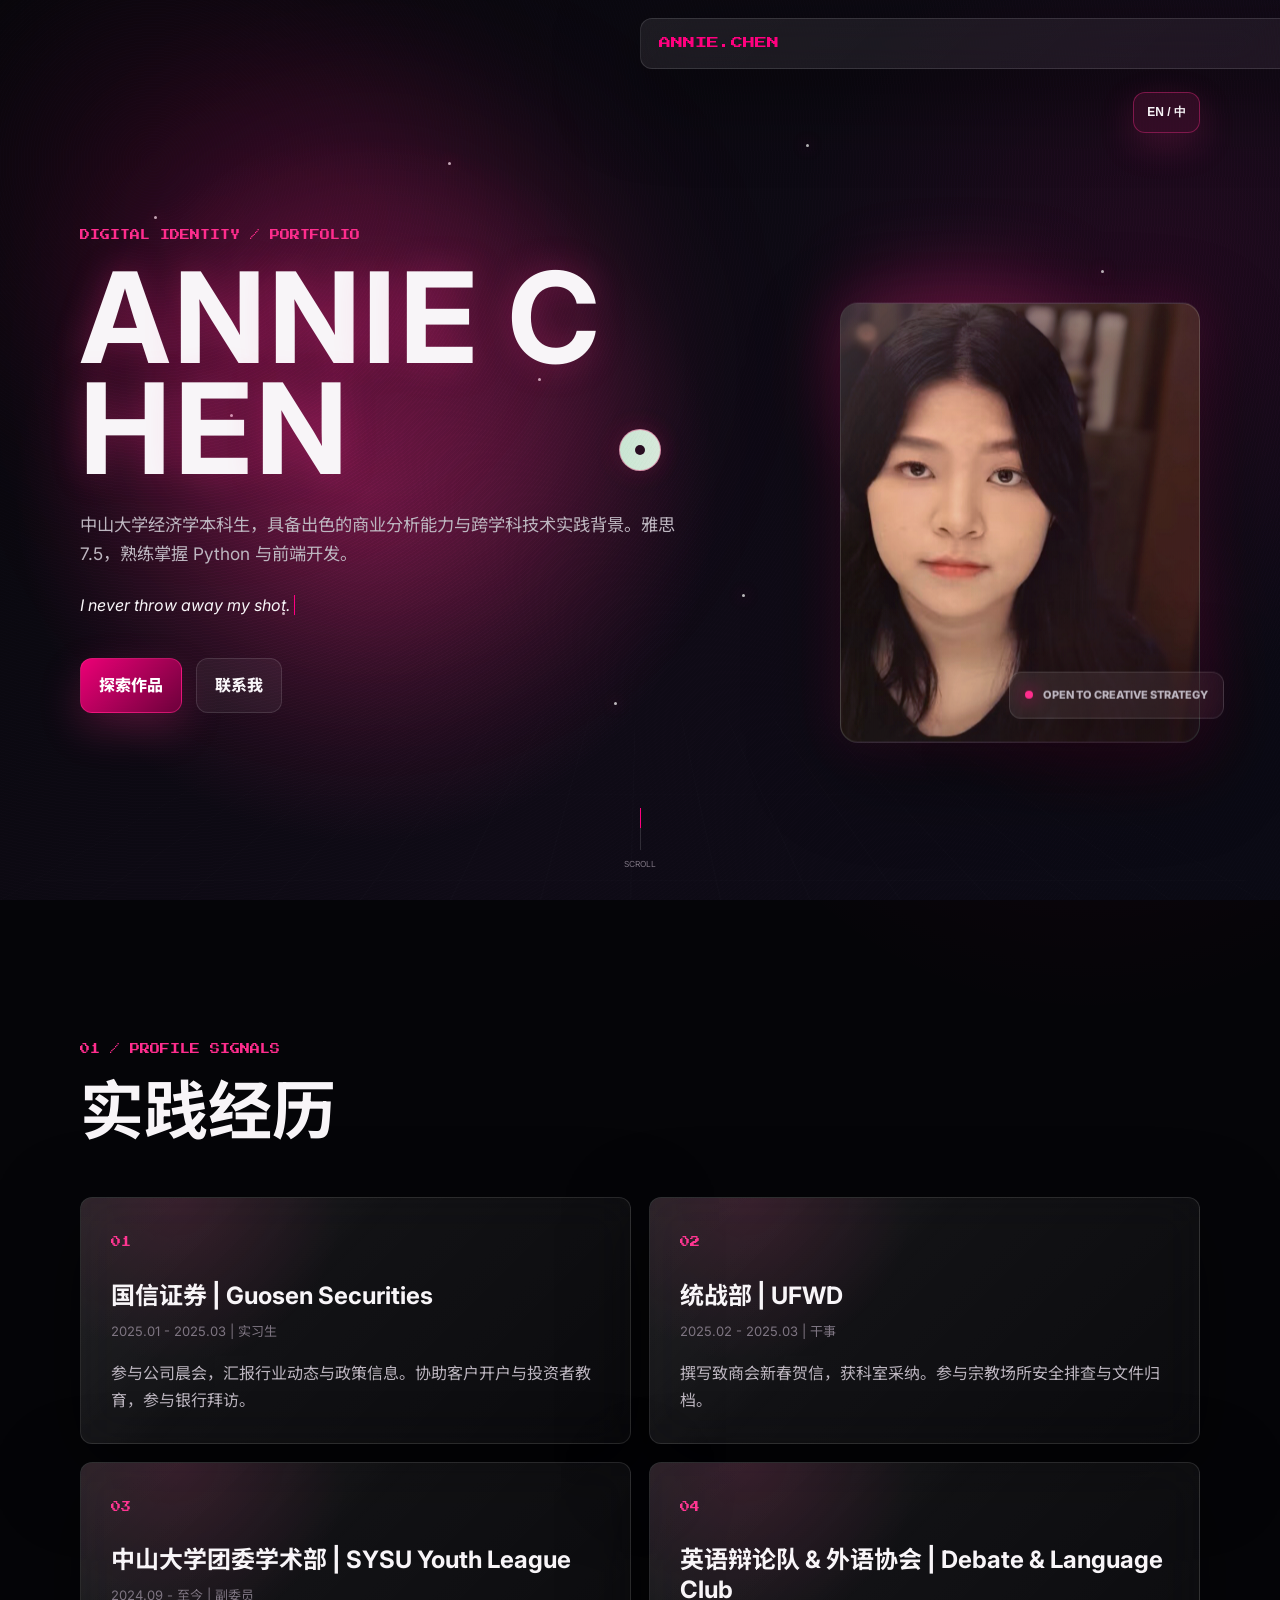
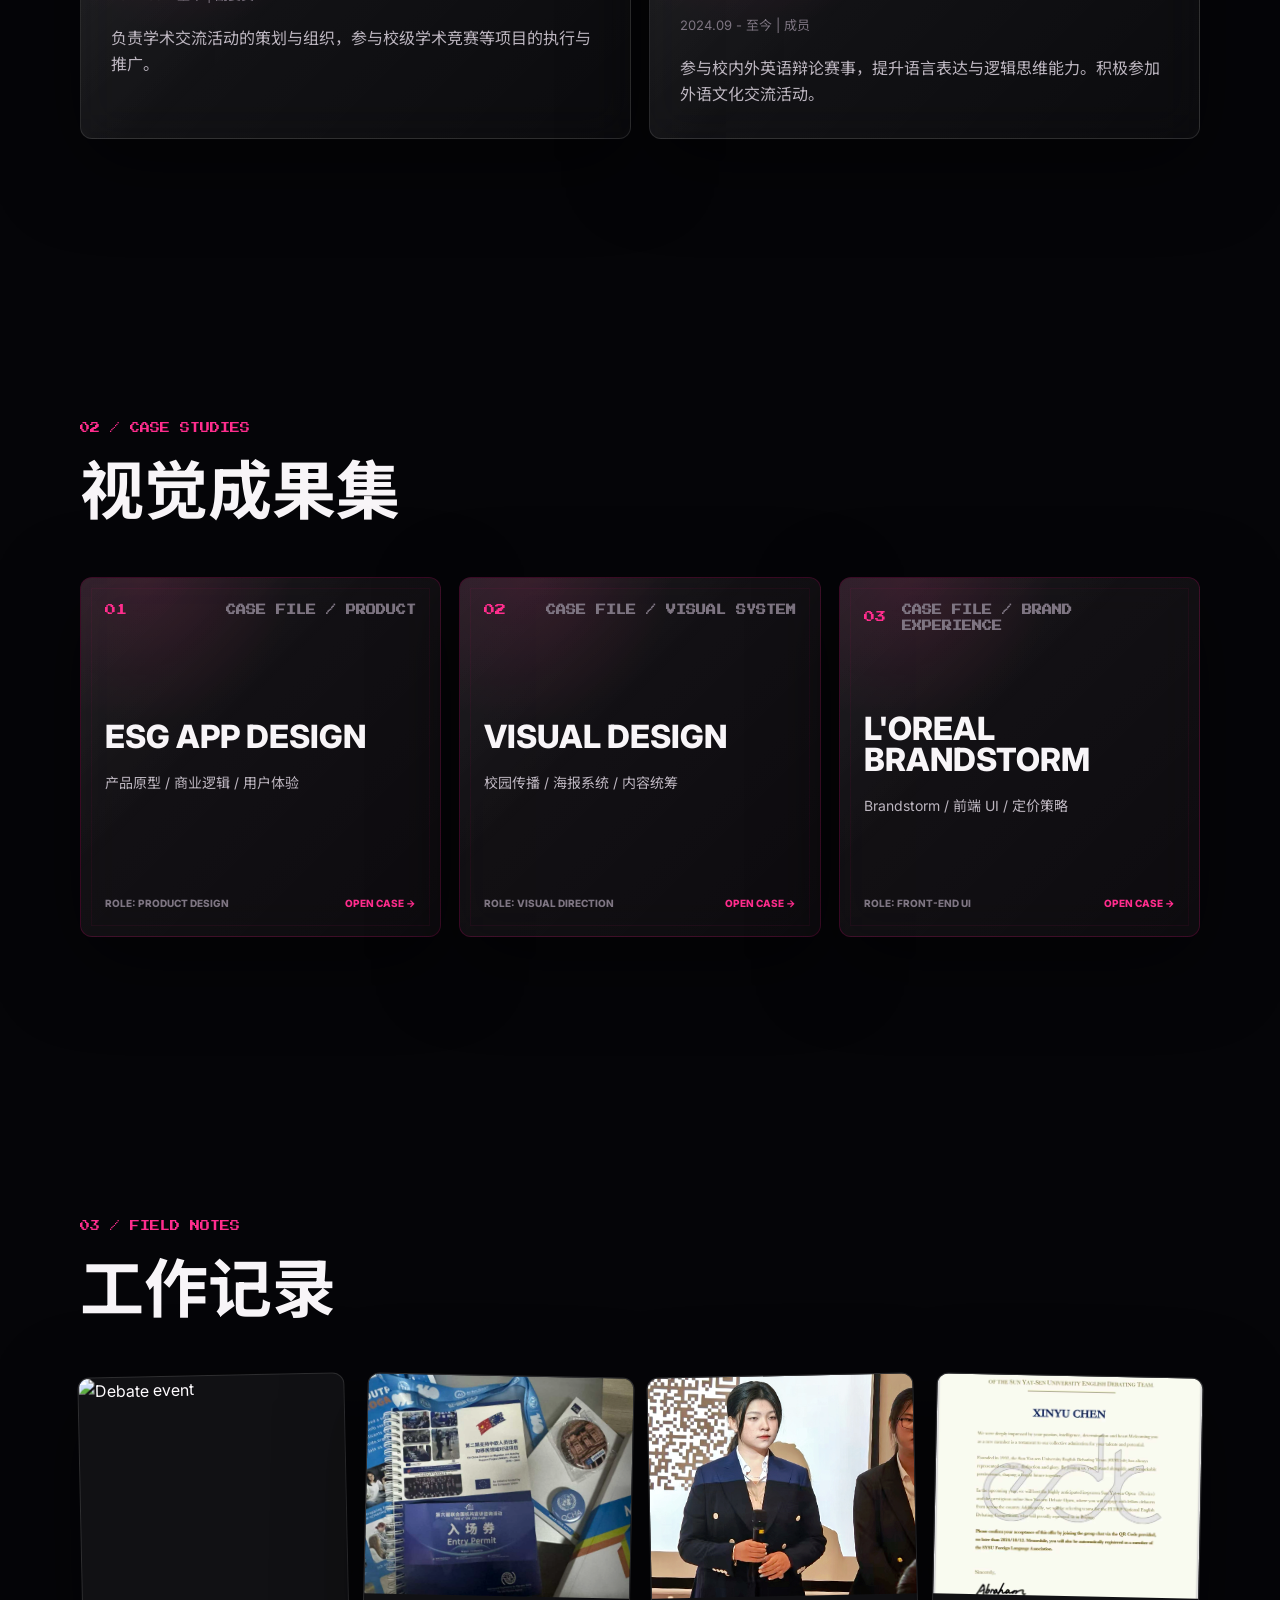
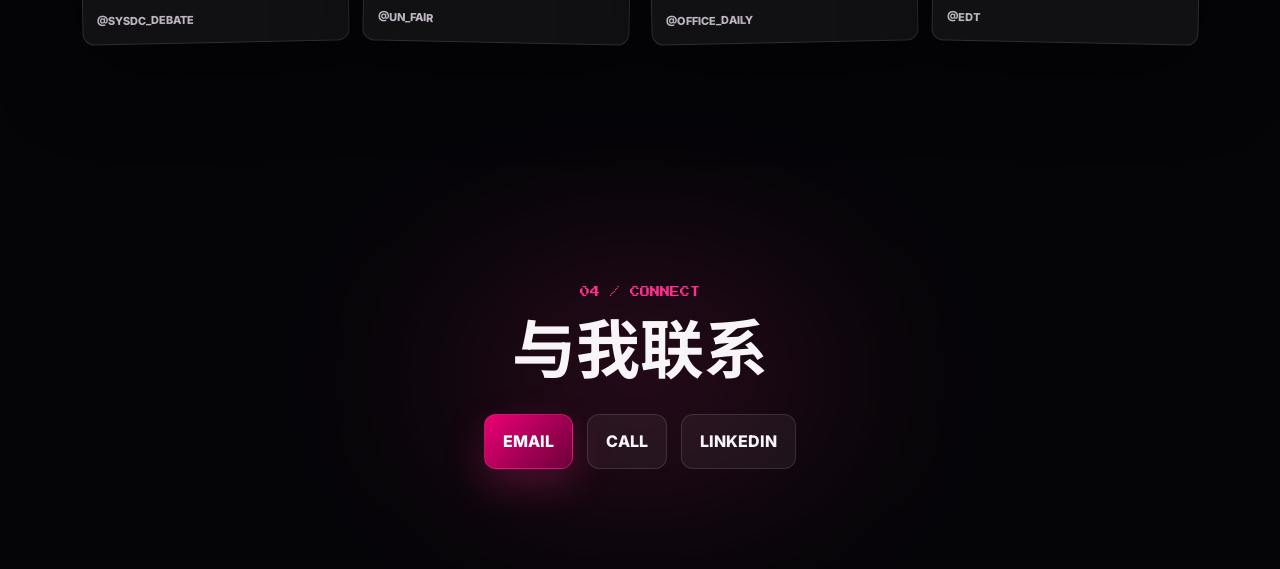
==== commit 094290a3: "Add files via upload" ====
--- a/index.html
+++ b/index.html
@@ -69,12 +69,14 @@
                     </div>
                 </div>
 
-                <div class="hero__portrait-wrap" data-parallax-depth="34">
-                    <div class="hero__portrait-glow"></div>
-                    <div class="hero-img magnetic" role="img" aria-label="Annie Chen portrait"></div>
-                    <div class="hero__status glass-panel">
-                        <span class="status-dot"></span>
-                        <span data-key="hero-status">OPEN TO CREATIVE STRATEGY</span>
+                <div class="hero__portrait-motion">
+                    <div class="hero__portrait-wrap" data-parallax-depth="34">
+                        <div class="hero__portrait-glow"></div>
+                        <div class="hero-img" role="img" aria-label="Annie Chen portrait"></div>
+                        <div class="hero__status glass-panel">
+                            <span class="status-dot"></span>
+                            <span data-key="hero-status">OPEN TO CREATIVE STRATEGY</span>
+                        </div>
                     </div>
                 </div>
             </div>
@@ -124,25 +126,46 @@
                 <h2 class="section-title" data-key="title-proj">视觉成果集</h2>
             </div>
             <div class="project-grid">
-                <article class="proj-item glass-card magnetic" data-project="esg" tabindex="0" role="button">
-                    <div class="project-orb">ESG</div>
-                    <div class="project-card-copy">
-                        <span data-key="proj-esg">ESG 应用</span>
+                <article class="proj-item glass-card" data-project="esg" tabindex="0" role="button" aria-label="Open ESG case study">
+                    <div class="project-card-header">
+                        <span class="project-index">01</span>
+                        <span class="project-type" data-key="proj-esg-type">CASE FILE / PRODUCT</span>
+                    </div>
+                    <div class="project-card-body">
+                        <h3>ESG APP DESIGN</h3>
                         <p data-key="proj-esg-sub">产品原型 / 商业逻辑 / 用户体验</p>
                     </div>
-                </article>
-                <article class="proj-item glass-card magnetic" data-project="design" tabindex="0" role="button">
-                    <div class="project-orb">VD</div>
-                    <div class="project-card-copy">
-                        <span data-key="proj-design">视觉设计</span>
+                    <div class="project-card-footer">
+                        <span data-key="proj-esg-role">ROLE: Product Design</span>
+                        <span class="project-enter" data-key="open-case">OPEN CASE →</span>
+                    </div>
+                </article>
+                <article class="proj-item glass-card" data-project="design" tabindex="0" role="button" aria-label="Open visual design case study">
+                    <div class="project-card-header">
+                        <span class="project-index">02</span>
+                        <span class="project-type" data-key="proj-design-type">CASE FILE / VISUAL SYSTEM</span>
+                    </div>
+                    <div class="project-card-body">
+                        <h3>VISUAL DESIGN</h3>
                         <p data-key="proj-design-sub">校园传播 / 海报系统 / 内容统筹</p>
                     </div>
-                </article>
-                <article class="proj-item glass-card magnetic" data-project="loreal" tabindex="0" role="button">
-                    <div class="project-orb">LB</div>
-                    <div class="project-card-copy">
-                        <span data-key="proj-loreal">欧莱雅设计</span>
+                    <div class="project-card-footer">
+                        <span data-key="proj-design-role">ROLE: Visual Direction</span>
+                        <span class="project-enter" data-key="open-case">OPEN CASE →</span>
+                    </div>
+                </article>
+                <article class="proj-item glass-card" data-project="loreal" tabindex="0" role="button" aria-label="Open L'Oreal case study">
+                    <div class="project-card-header">
+                        <span class="project-index">03</span>
+                        <span class="project-type" data-key="proj-loreal-type">CASE FILE / BRAND EXPERIENCE</span>
+                    </div>
+                    <div class="project-card-body">
+                        <h3>L'OREAL BRANDSTORM</h3>
                         <p data-key="proj-loreal-sub">Brandstorm / 前端 UI / 定价策略</p>
+                    </div>
+                    <div class="project-card-footer">
+                        <span data-key="proj-loreal-role">ROLE: Front-end UI</span>
+                        <span class="project-enter" data-key="open-case">OPEN CASE →</span>
                     </div>
                 </article>
             </div>
@@ -193,8 +216,7 @@
                 <p class="eyebrow" id="viewerKicker">CASE STUDY</p>
                 <h2 id="viewerTitle">TITLE</h2>
                 <p id="viewerDesc"></p>
-                <div class="viewer-tags" id="viewerTags"></div>
-                <div class="viewer-timeline" id="viewerTimeline"></div>
+                <div class="viewer-data-grid" id="viewerDataGrid"></div>
                 <div id="viewerButtons" class="viewer-buttons"></div>
             </div>
             <div class="viewer-gallery" id="viewerGallery"></div>
--- a/assets/css/styles.css
+++ b/assets/css/styles.css
@@ -1,19 +1,22 @@
 :root {
-    --bg: #07070b;
-    --bg-soft: #0d0d14;
-    --panel: rgba(18, 18, 28, 0.58);
-    --panel-strong: rgba(18, 18, 28, 0.82);
-    --pink: #ff2d8d;
-    --pink-soft: rgba(255, 45, 141, 0.34);
-    --cyan: #63e6ff;
-    --violet: #8d6bff;
-    --text: #f7f4fb;
-    --muted: #b8b4c7;
-    --quiet: #7c778c;
-    --line: rgba(255, 255, 255, 0.13);
-    --shadow: 0 24px 80px rgba(0, 0, 0, 0.44);
-    --radius: 8px;
-    --ease: cubic-bezier(0.19, 1, 0.22, 1);
+    --bg: #050508;
+    --bg-soft: #0b0b10;
+    --panel: rgba(18, 14, 20, 0.72);
+    --panel-strong: rgba(10, 8, 12, 0.94);
+    --pink: #ff007f;
+    --pink-hot: #ff2d8d;
+    --pink-deep: #8a0049;
+    --pink-dim: rgba(255, 0, 127, 0.22);
+    --pink-line: rgba(255, 0, 127, 0.38);
+    --pink-glow: rgba(255, 0, 127, 0.28);
+    --cold-glint: rgba(245, 230, 242, 0.08);
+    --text: #f8f5f8;
+    --muted: #bdb6c0;
+    --quiet: #7e7582;
+    --line: rgba(255, 255, 255, 0.12);
+    --shadow: 0 24px 80px rgba(0, 0, 0, 0.5);
+    --radius: 12px;
+    --ease-out: cubic-bezier(0.19, 1, 0.22, 1);
     --section-pad: clamp(84px, 11vw, 150px);
 }
 
@@ -32,7 +35,7 @@
     overflow-x: hidden;
     background:
         radial-gradient(circle at 20% 0%, rgba(255, 45, 141, 0.16), transparent 32rem),
-        radial-gradient(circle at 85% 16%, rgba(99, 230, 255, 0.1), transparent 26rem),
+        radial-gradient(circle at 85% 16%, rgba(255, 0, 127, 0.06), transparent 26rem),
         var(--bg);
     color: var(--text);
     font-family: "Inter", "Noto Sans SC", -apple-system, BlinkMacSystemFont, sans-serif;
@@ -78,7 +81,7 @@
     place-items: center;
     gap: 20px;
     background: #050508;
-    transition: opacity 0.8s var(--ease), visibility 0.8s var(--ease);
+    transition: opacity 0.8s var(--ease-out), visibility 0.8s var(--ease-out);
 }
 
 .loader.is-hidden {
@@ -92,9 +95,9 @@
     border-radius: 50%;
     background:
         radial-gradient(circle at 35% 28%, #fff, transparent 10%),
-        radial-gradient(circle at 45% 45%, var(--pink), transparent 45%),
-        radial-gradient(circle at 70% 70%, var(--cyan), transparent 55%);
-    box-shadow: 0 0 42px var(--pink-soft), 0 0 90px rgba(99, 230, 255, 0.18);
+        radial-gradient(circle at 45% 45%, var(--pink-hot), transparent 45%),
+        radial-gradient(circle at 70% 70%, rgba(255, 0, 127, 0.18), transparent 55%);
+    box-shadow: 0 0 42px var(--pink-glow), 0 0 90px rgba(255, 0, 127, 0.12);
     animation: breathe 2.4s ease-in-out infinite;
 }
 
@@ -102,7 +105,8 @@
 .nav-logo,
 .eyebrow,
 .card-index,
-.project-orb,
+.project-index,
+.project-type,
 .viewer-close {
     font-family: "Press Start 2P", "Inter", sans-serif;
 }
@@ -124,7 +128,7 @@
     display: block;
     width: 42%;
     height: 100%;
-    background: linear-gradient(90deg, transparent, var(--pink), var(--cyan));
+    background: linear-gradient(90deg, transparent, var(--pink), var(--pink-hot));
     animation: loadbar 1.4s ease-in-out infinite;
 }
 
@@ -152,18 +156,18 @@
     border: 1px solid rgba(255, 45, 141, 0.42);
     border-radius: 50%;
     box-shadow: 0 0 24px rgba(255, 45, 141, 0.22);
-    transition: width 0.3s var(--ease), height 0.3s var(--ease), border-color 0.3s var(--ease);
+    transition: width 0.3s var(--ease-out), height 0.3s var(--ease-out), border-color 0.3s var(--ease-out);
 }
 
 .cursor--glow.is-active {
     width: 70px;
     height: 70px;
-    border-color: rgba(99, 230, 255, 0.52);
+    border-color: var(--pink-line);
 }
 
 .glass-panel,
 .glass-card {
-    background: linear-gradient(135deg, rgba(255, 255, 255, 0.09), rgba(255, 255, 255, 0.035));
+    background: linear-gradient(135deg, rgba(255, 255, 255, 0.075), rgba(255, 255, 255, 0.028));
     border: 1px solid var(--line);
     box-shadow: var(--shadow);
     backdrop-filter: blur(22px);
@@ -213,8 +217,8 @@
     height: 1px;
     transform: scaleX(0);
     transform-origin: left;
-    background: linear-gradient(90deg, var(--pink), var(--cyan));
-    transition: transform 0.35s var(--ease);
+    background: linear-gradient(90deg, var(--pink), var(--pink-hot));
+    transition: transform 0.35s var(--ease-out);
 }
 
 .nav-links a:hover,
@@ -296,7 +300,7 @@
 .hero__gradient {
     background:
         radial-gradient(circle at 22% 42%, rgba(255, 45, 141, 0.28), transparent 22rem),
-        radial-gradient(circle at 70% 25%, rgba(99, 230, 255, 0.16), transparent 24rem),
+        radial-gradient(circle at 70% 25%, rgba(255, 0, 127, 0.08), transparent 24rem),
         linear-gradient(135deg, #07070b, #0f0b16 48%, #060912);
     background-size: 130% 130%;
     animation: gradientDrift 16s ease-in-out infinite alternate;
@@ -336,7 +340,7 @@
     right: 10%;
     bottom: 4%;
     border-radius: 50%;
-    background: rgba(99, 230, 255, 0.11);
+    background: rgba(255, 0, 127, 0.08);
     filter: blur(90px);
     animation: floatSlow 12s ease-in-out infinite reverse;
 }
@@ -374,7 +378,7 @@
 
 .eyebrow {
     margin: 0 0 18px;
-    color: var(--cyan);
+    color: var(--pink-hot);
     font-size: 10px;
     letter-spacing: 0;
 }
@@ -433,12 +437,12 @@
     padding: 13px 18px;
     text-decoration: none;
     font-weight: 800;
-    transition: transform 0.28s var(--ease), border-color 0.28s ease, background 0.28s ease;
+    transition: transform 0.28s var(--ease-out), border-color 0.28s ease, background 0.28s ease;
 }
 
 .btn--primary {
     border: 1px solid rgba(255, 45, 141, 0.48);
-    background: linear-gradient(135deg, rgba(255, 45, 141, 0.92), rgba(141, 107, 255, 0.72));
+    background: linear-gradient(135deg, rgba(255, 0, 127, 0.92), rgba(120, 0, 64, 0.88));
     color: #fff;
     box-shadow: 0 16px 42px rgba(255, 45, 141, 0.24);
 }
@@ -460,13 +464,18 @@
     width: min(360px, 80vw);
 }
 
+.hero__portrait-motion {
+    position: relative;
+    justify-self: end;
+}
+
 .hero__portrait-glow {
     position: absolute;
     inset: -12%;
     border-radius: 32px;
     background:
         radial-gradient(circle at 36% 22%, rgba(255, 45, 141, 0.36), transparent 32%),
-        radial-gradient(circle at 72% 78%, rgba(99, 230, 255, 0.18), transparent 34%);
+        radial-gradient(circle at 72% 78%, rgba(255, 0, 127, 0.12), transparent 34%);
     filter: blur(28px);
 }
 
@@ -477,10 +486,10 @@
     border: 1px solid rgba(255, 255, 255, 0.18);
     border-radius: 18px;
     background:
-        linear-gradient(rgba(255, 45, 141, 0.05), rgba(99, 230, 255, 0.05)),
+        linear-gradient(rgba(255, 45, 141, 0.06), rgba(255, 255, 255, 0.025)),
         url("../../images/avatar.jpg") center / cover no-repeat;
     box-shadow: 0 28px 90px rgba(0, 0, 0, 0.48), 0 0 52px rgba(255, 45, 141, 0.18);
-    transition: box-shadow 0.45s var(--ease), transform 0.45s var(--ease);
+    transition: box-shadow 0.45s var(--ease-out);
 }
 
 .hero-img::after {
@@ -516,8 +525,8 @@
     height: 8px;
     flex: 0 0 auto;
     border-radius: 50%;
-    background: var(--cyan);
-    box-shadow: 0 0 18px var(--cyan);
+    background: var(--pink-hot);
+    box-shadow: 0 0 18px var(--pink);
 }
 
 .scroll-cue {
@@ -593,7 +602,7 @@
 .exp-card {
     min-height: 230px;
     padding: 30px;
-    transition: transform 0.45s var(--ease), border-color 0.35s ease, box-shadow 0.35s ease;
+    transition: transform 0.45s var(--ease-out), border-color 0.35s ease, box-shadow 0.35s ease;
 }
 
 .exp-card:hover {
@@ -603,7 +612,7 @@
 }
 
 .card-index {
-    color: rgba(99, 230, 255, 0.72);
+    color: var(--pink-hot);
     font-size: 10px;
 }
 
@@ -632,51 +641,102 @@
 }
 
 .proj-item {
-    min-height: 390px;
+    min-height: 360px;
     display: flex;
     flex-direction: column;
     justify-content: space-between;
+    gap: 34px;
     padding: 24px;
     isolation: isolate;
-    transition: transform 0.45s var(--ease), border-color 0.35s ease;
+    border-color: rgba(255, 0, 127, 0.18);
+    background:
+        linear-gradient(135deg, rgba(255, 255, 255, 0.055), rgba(255, 255, 255, 0.02)),
+        rgba(10, 8, 12, 0.74);
+    transition: transform 0.45s var(--ease-out), border-color 0.35s ease, box-shadow 0.35s ease, background-position 0.45s var(--ease-out);
 }
 
 .proj-item:hover,
 .proj-item:focus-visible {
-    transform: translateY(-8px);
-    border-color: rgba(99, 230, 255, 0.35);
+    transform: translateY(-6px);
+    border-color: var(--pink-line);
+    box-shadow: 0 28px 80px rgba(255, 0, 127, 0.14);
     outline: none;
 }
 
-.project-orb {
-    width: 108px;
-    height: 108px;
-    display: grid;
-    place-items: center;
-    border-radius: 50%;
+.proj-item::after {
+    content: "";
+    position: absolute;
+    inset: 10px;
+    pointer-events: none;
+    border: 1px solid rgba(255, 0, 127, 0.12);
     background:
-        radial-gradient(circle at 35% 30%, rgba(255, 255, 255, 0.82), transparent 12%),
-        radial-gradient(circle at 42% 44%, rgba(255, 45, 141, 0.8), transparent 48%),
-        radial-gradient(circle at 78% 78%, rgba(99, 230, 255, 0.42), transparent 50%);
-    color: #fff;
-    font-size: 18px;
-    box-shadow: 0 0 54px rgba(255, 45, 141, 0.22);
-}
-
-.project-card-copy {
+        linear-gradient(90deg, transparent 0 48%, rgba(255, 0, 127, 0.13) 50%, transparent 52%),
+        repeating-linear-gradient(0deg, transparent 0 7px, rgba(255, 255, 255, 0.025) 8px);
+    background-size: 220% 100%, auto;
+    opacity: 0.5;
+    transition: opacity 0.35s ease, background-position 0.55s var(--ease-out);
+}
+
+.proj-item:hover::after,
+.proj-item:focus-visible::after {
+    background-position: 100% 0, 0 0;
+    opacity: 0.9;
+}
+
+.project-card-header,
+.project-card-body,
+.project-card-footer {
     position: relative;
-}
-
-.project-card-copy span {
-    display: block;
+    z-index: 1;
+}
+
+.project-card-header,
+.project-card-footer {
+    display: flex;
+    align-items: center;
+    justify-content: space-between;
+    gap: 16px;
+}
+
+.project-index {
+    color: var(--pink-hot);
+    font-size: 11px;
+}
+
+.project-type,
+.project-card-footer span {
+    color: var(--quiet);
+    font-size: 10px;
+    font-weight: 800;
+    letter-spacing: 0;
+    text-transform: uppercase;
+}
+
+.project-card-body h3 {
+    max-width: 92%;
+    margin: 0;
     color: var(--text);
-    font-size: 24px;
+    font-size: clamp(25px, 2.5vw, 38px);
+    line-height: 0.98;
     font-weight: 800;
-}
-
-.project-card-copy p {
-    margin: 8px 0 0;
+    letter-spacing: 0;
+}
+
+.project-card-body p {
+    max-width: 28ch;
+    margin: 18px 0 0;
     color: var(--muted);
+    font-size: 14px;
+}
+
+.project-enter {
+    color: var(--pink-hot) !important;
+    transition: transform 0.3s var(--ease-out);
+}
+
+.proj-item:hover .project-enter,
+.proj-item:focus-visible .project-enter {
+    transform: translateX(4px);
 }
 
 .scrapbook {
@@ -693,7 +753,7 @@
     background: rgba(255, 255, 255, 0.05);
     box-shadow: var(--shadow);
     transform: rotate(-1.2deg);
-    transition: transform 0.42s var(--ease), border-color 0.3s ease;
+    transition: transform 0.42s var(--ease-out), border-color 0.3s ease;
 }
 
 .work-photo:nth-child(even) {
@@ -744,6 +804,8 @@
     position: fixed;
     inset: 0;
     z-index: 3000;
+    height: 100dvh;
+    overflow: hidden;
     visibility: hidden;
     pointer-events: none;
 }
@@ -756,31 +818,37 @@
 .viewer-backdrop {
     position: absolute;
     inset: 0;
-    background: rgba(3, 3, 7, 0.78);
-    backdrop-filter: blur(18px);
+    background: rgba(3, 3, 7, 0.82);
+    backdrop-filter: blur(14px);
 }
 
 .viewer-panel {
     position: absolute;
     inset: 22px;
+    max-height: calc(100dvh - 44px);
     display: grid;
     grid-template-columns: minmax(280px, 0.45fr) minmax(0, 0.55fr);
     gap: 24px;
     overflow: hidden;
-    border: 1px solid rgba(255, 255, 255, 0.15);
+    overscroll-behavior: contain;
+    -webkit-overflow-scrolling: touch;
+    border: 1px solid var(--pink-line);
     border-radius: 12px;
     background:
-        radial-gradient(circle at 10% 0%, rgba(255, 45, 141, 0.14), transparent 32%),
-        rgba(9, 9, 15, 0.92);
-    box-shadow: 0 30px 120px rgba(0, 0, 0, 0.66);
+        linear-gradient(rgba(255, 255, 255, 0.026) 1px, transparent 1px),
+        linear-gradient(90deg, rgba(255, 255, 255, 0.02) 1px, transparent 1px),
+        radial-gradient(circle at 10% 0%, rgba(255, 0, 127, 0.13), transparent 32%),
+        rgba(9, 7, 11, 0.94);
+    background-size: 42px 42px, 42px 42px, auto, auto;
+    box-shadow: 0 30px 120px rgba(0, 0, 0, 0.7), 0 0 60px rgba(255, 0, 127, 0.1);
 }
 
 .viewer-close {
-    position: absolute;
+    position: fixed;
     top: 18px;
     right: 18px;
     z-index: 2;
-    border: 1px solid var(--line);
+    border: 1px solid var(--pink-line);
     border-radius: var(--radius);
     padding: 12px 14px;
     background: rgba(255, 255, 255, 0.06);
@@ -789,8 +857,14 @@
 }
 
 .viewer-meta {
+    position: sticky;
+    top: 0;
     padding: clamp(34px, 6vw, 70px);
-    align-self: center;
+    align-self: start;
+    max-height: calc(100dvh - 44px);
+    overflow-y: auto;
+    overscroll-behavior: contain;
+    -webkit-overflow-scrolling: touch;
 }
 
 .viewer-meta h2 {
@@ -803,28 +877,43 @@
     color: var(--muted);
 }
 
-.viewer-tags,
-.viewer-timeline {
-    display: flex;
-    flex-wrap: wrap;
-    gap: 10px;
-    margin-top: 22px;
-}
-
-.viewer-tags span,
-.viewer-timeline span {
-    border: 1px solid var(--line);
-    border-radius: 999px;
-    padding: 8px 11px;
-    background: rgba(255, 255, 255, 0.045);
+.viewer-data-grid {
+    display: grid;
+    grid-template-columns: repeat(2, minmax(0, 1fr));
+    gap: 12px;
+    margin-top: 26px;
+}
+
+.viewer-data-card {
+    min-height: 92px;
+    border: 1px solid rgba(255, 0, 127, 0.16);
+    border-radius: var(--radius);
+    padding: 13px;
+    background: rgba(255, 255, 255, 0.035);
+}
+
+.viewer-data-card b {
+    display: block;
+    margin-bottom: 8px;
+    color: var(--pink-hot);
+    font-size: 10px;
+    letter-spacing: 0;
+    text-transform: uppercase;
+}
+
+.viewer-data-card span {
+    display: block;
     color: var(--muted);
     font-size: 12px;
-    font-weight: 700;
+    line-height: 1.55;
 }
 
 .viewer-gallery {
     height: 100%;
+    max-height: calc(100dvh - 44px);
     overflow-y: auto;
+    overscroll-behavior: contain;
+    -webkit-overflow-scrolling: touch;
     padding: 74px 22px 22px 0;
     scrollbar-width: thin;
     scrollbar-color: var(--pink) transparent;
@@ -832,8 +921,9 @@
 
 .viewer-gallery img {
     width: 100%;
-    margin-bottom: 18px;
-    border: 1px solid var(--line);
+    height: auto;
+    margin-bottom: 24px;
+    border: 1px solid rgba(255, 0, 127, 0.16);
     border-radius: var(--radius);
     background: rgba(255, 255, 255, 0.04);
     object-fit: contain;
@@ -902,7 +992,7 @@
         border-radius: var(--radius);
         background: rgba(8, 8, 13, 0.94);
         backdrop-filter: blur(20px);
-        transition: max-height 0.38s var(--ease), padding 0.38s var(--ease);
+        transition: max-height 0.38s var(--ease-out), padding 0.38s var(--ease-out);
     }
 
     .nav-links.active {
@@ -939,9 +1029,12 @@
         order: 2;
     }
 
-    .hero__portrait-wrap {
+    .hero__portrait-motion {
         order: 1;
         justify-self: center;
+    }
+
+    .hero__portrait-wrap {
         width: min(300px, 74vw);
     }
 
@@ -974,13 +1067,29 @@
 
     .viewer-panel {
         inset: 10px;
+        max-height: calc(100dvh - 20px);
         overflow-y: auto;
+        display: block;
+        padding-top: 58px;
+    }
+
+    .viewer-meta {
+        position: relative;
+        top: auto;
+        max-height: none;
+        overflow: visible;
+        padding: 22px 18px 26px;
+    }
+
+    .viewer-data-grid {
+        grid-template-columns: 1fr;
     }
 
     .viewer-gallery {
+        max-height: none;
         height: auto;
         overflow: visible;
-        padding: 0 18px 18px;
+        padding: 0 18px 24px;
     }
 }
 
@@ -1015,6 +1124,16 @@
     .exp-card,
     .proj-item {
         padding: 20px;
+    }
+
+    .proj-item {
+        min-height: 300px;
+    }
+
+    .project-card-header,
+    .project-card-footer {
+        align-items: flex-start;
+        flex-direction: column;
     }
 
     .scrapbook {
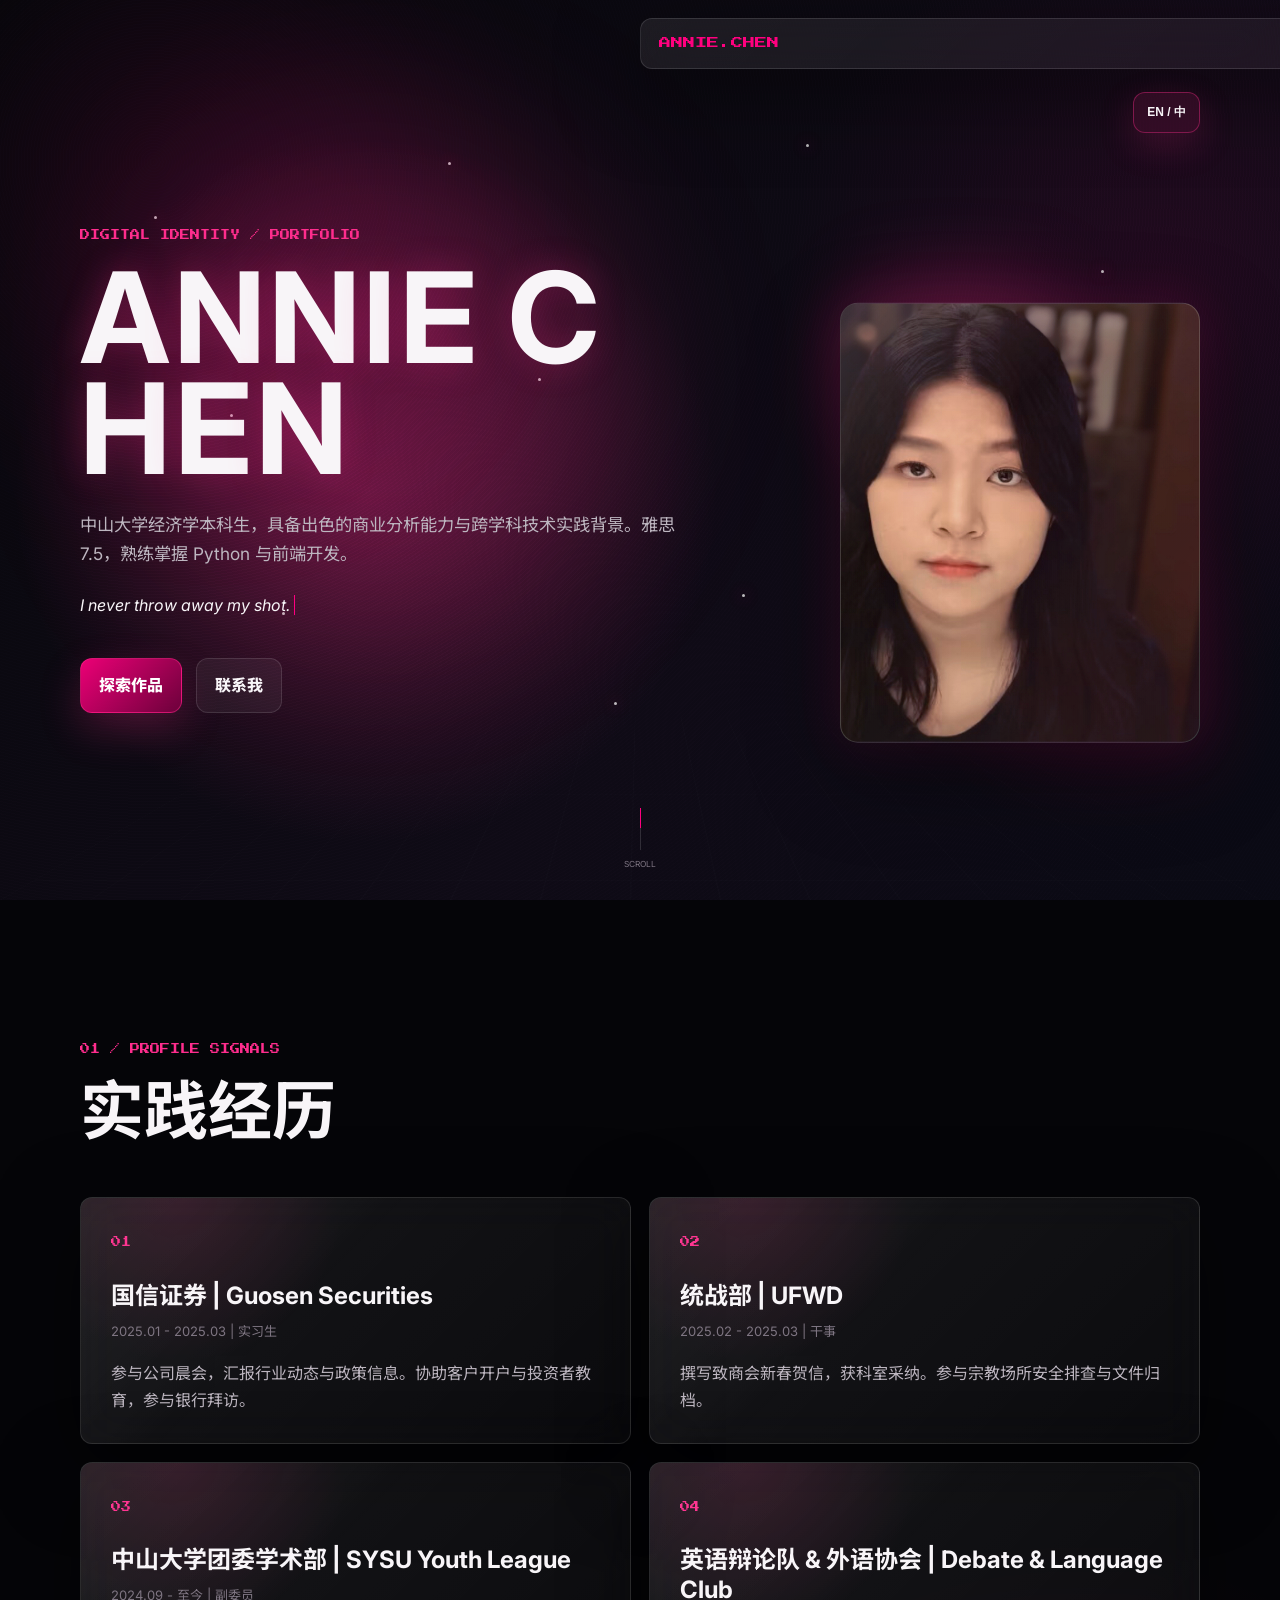
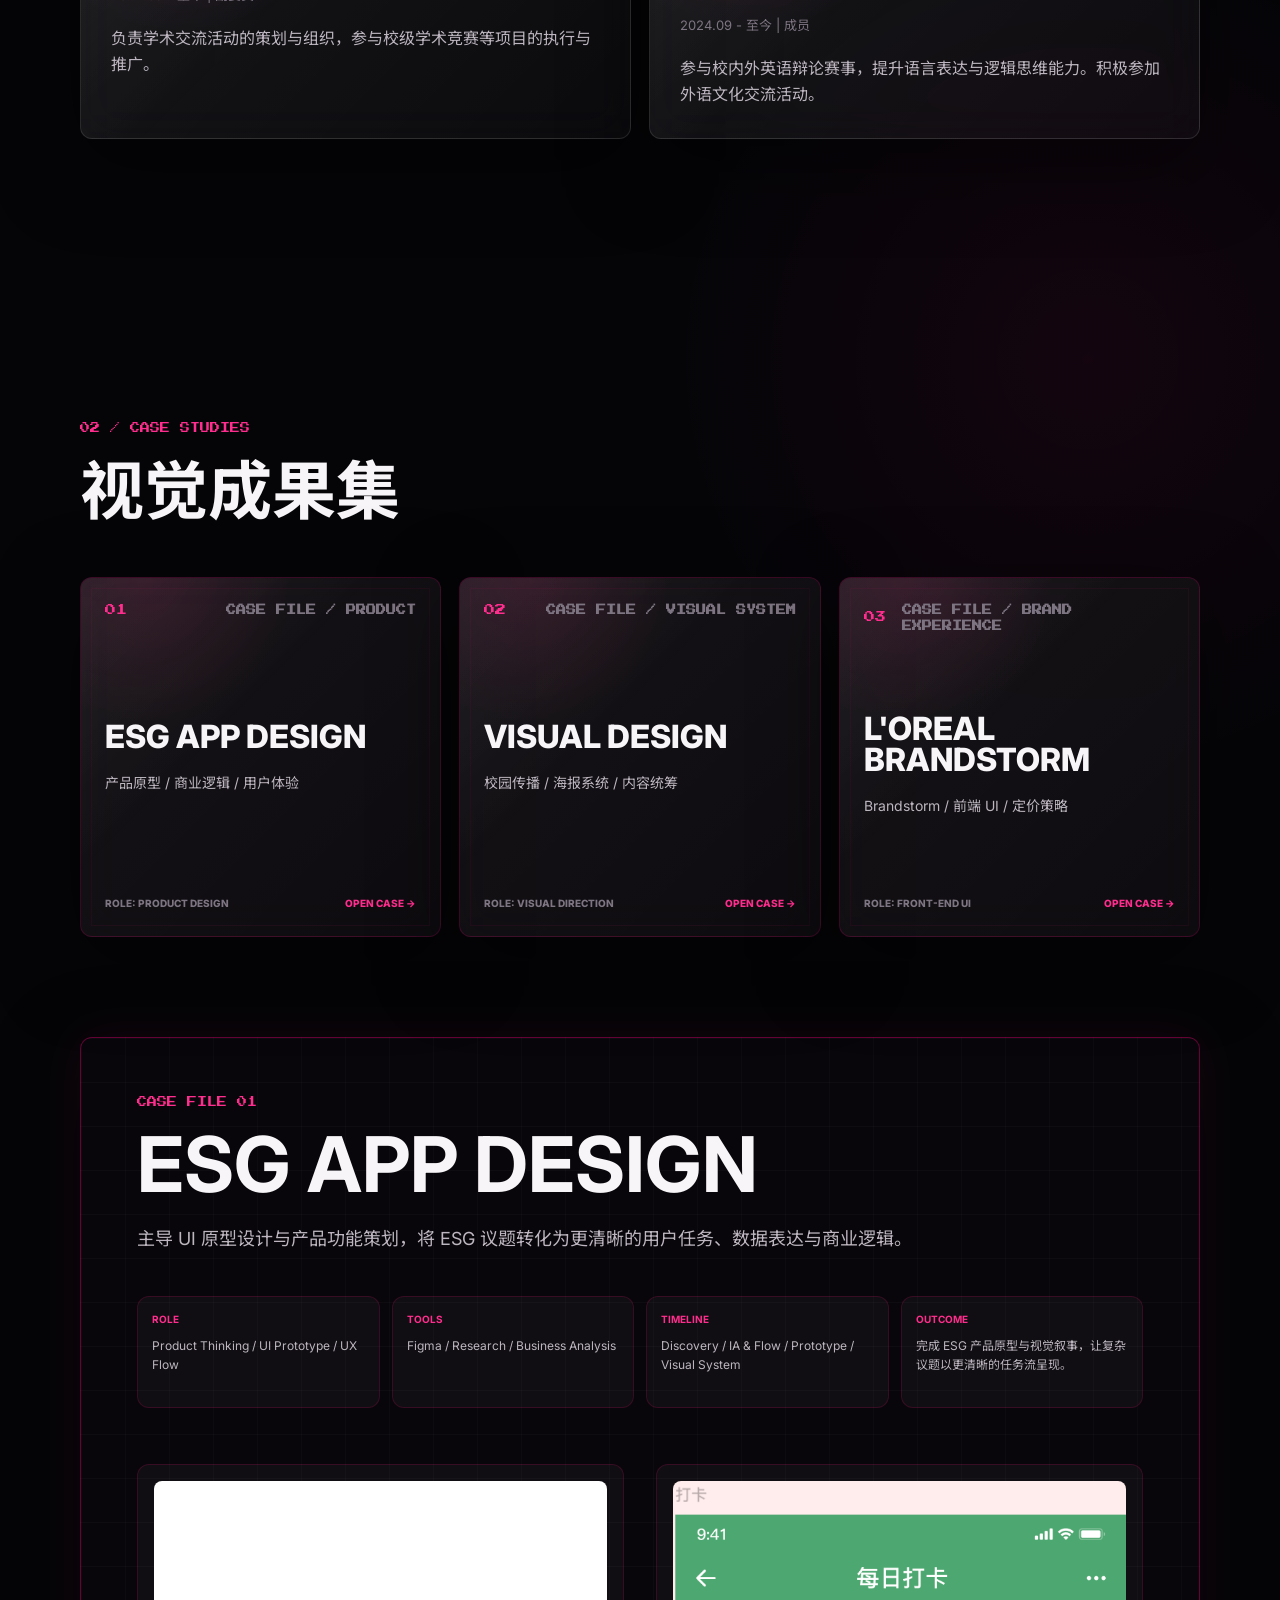
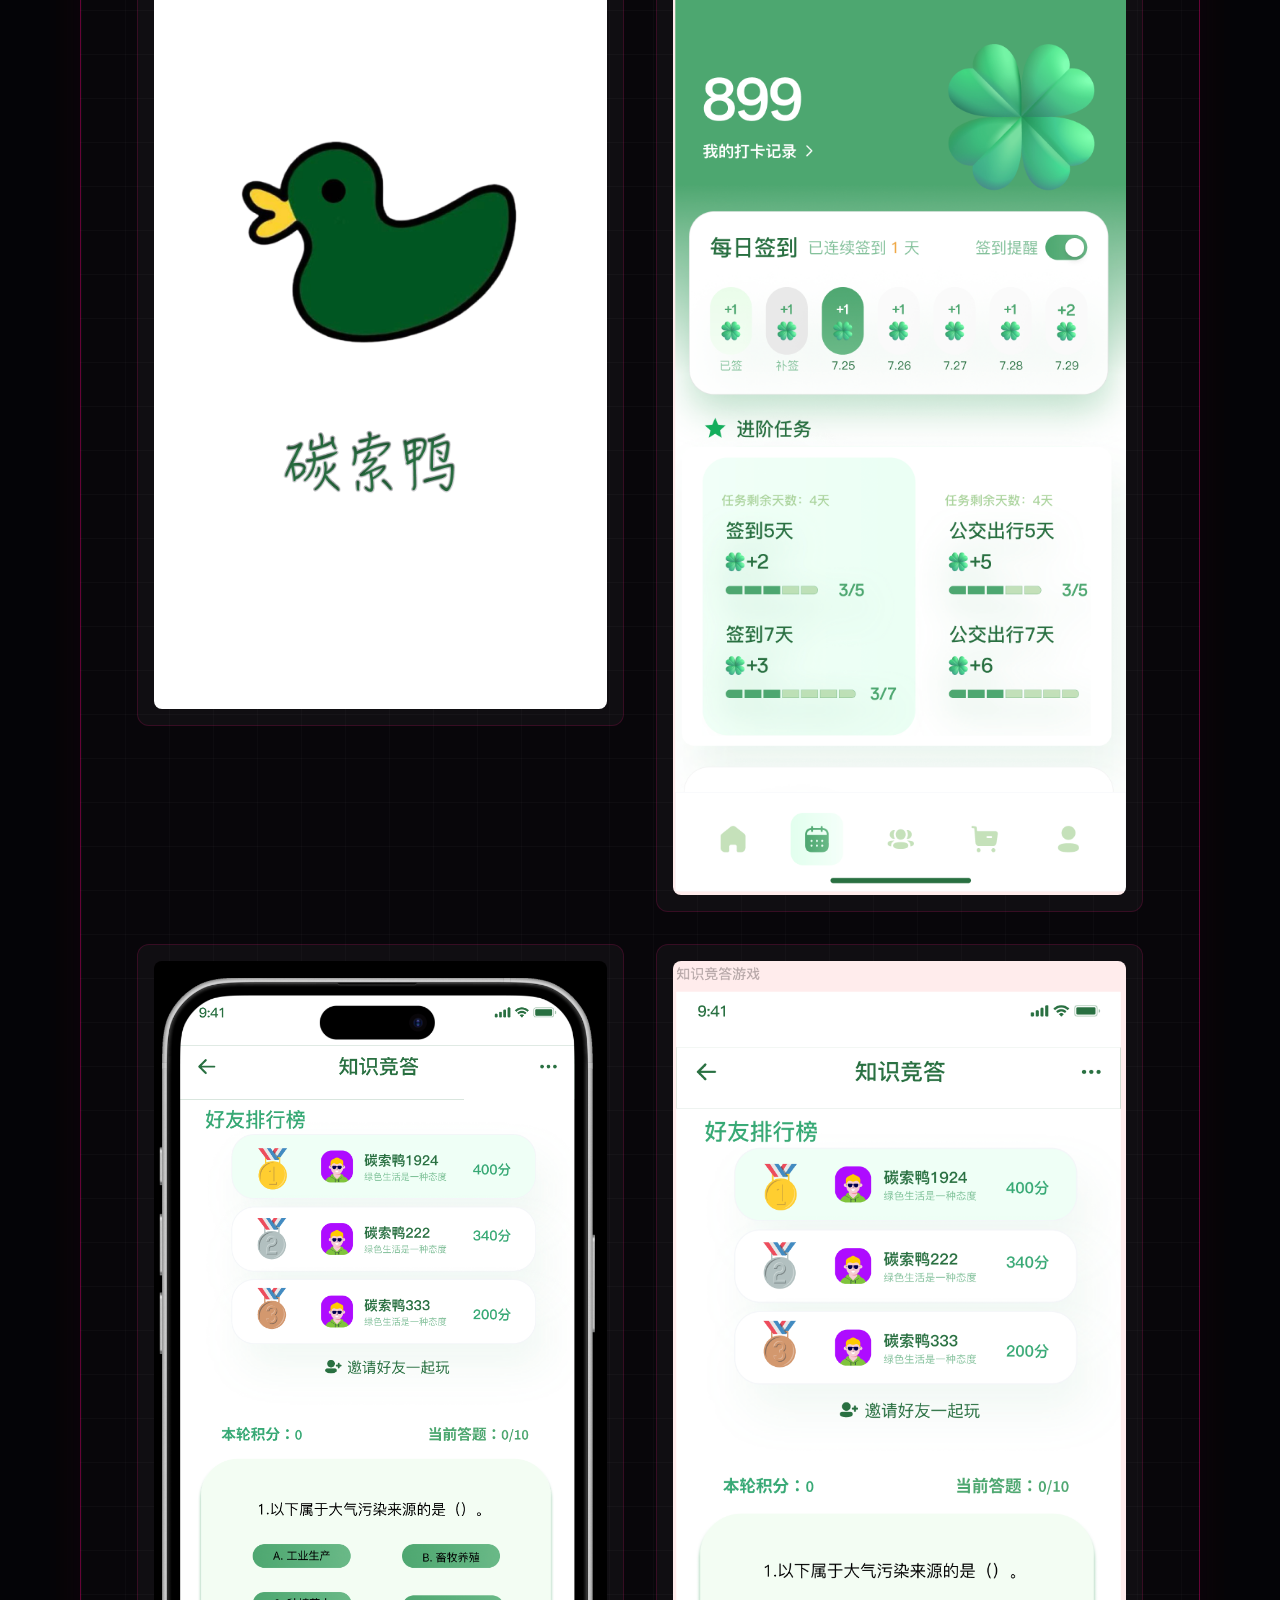
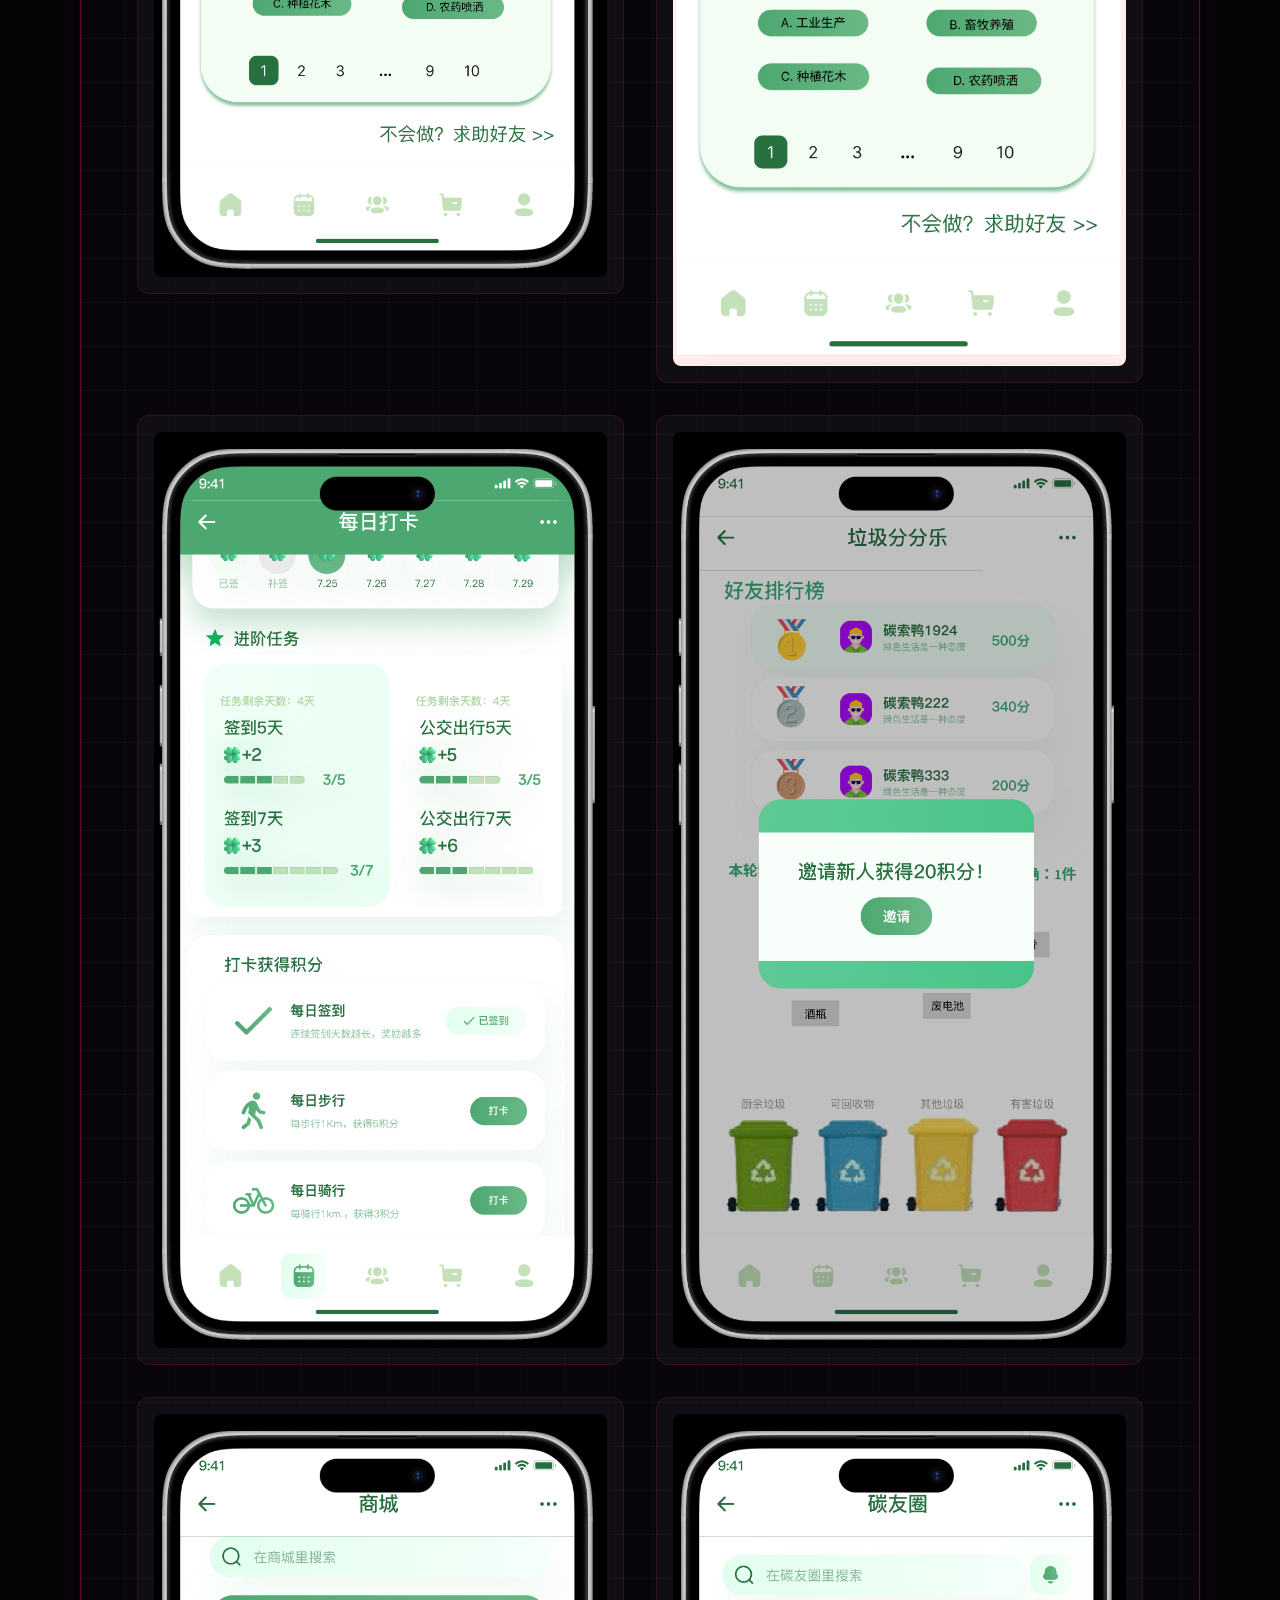
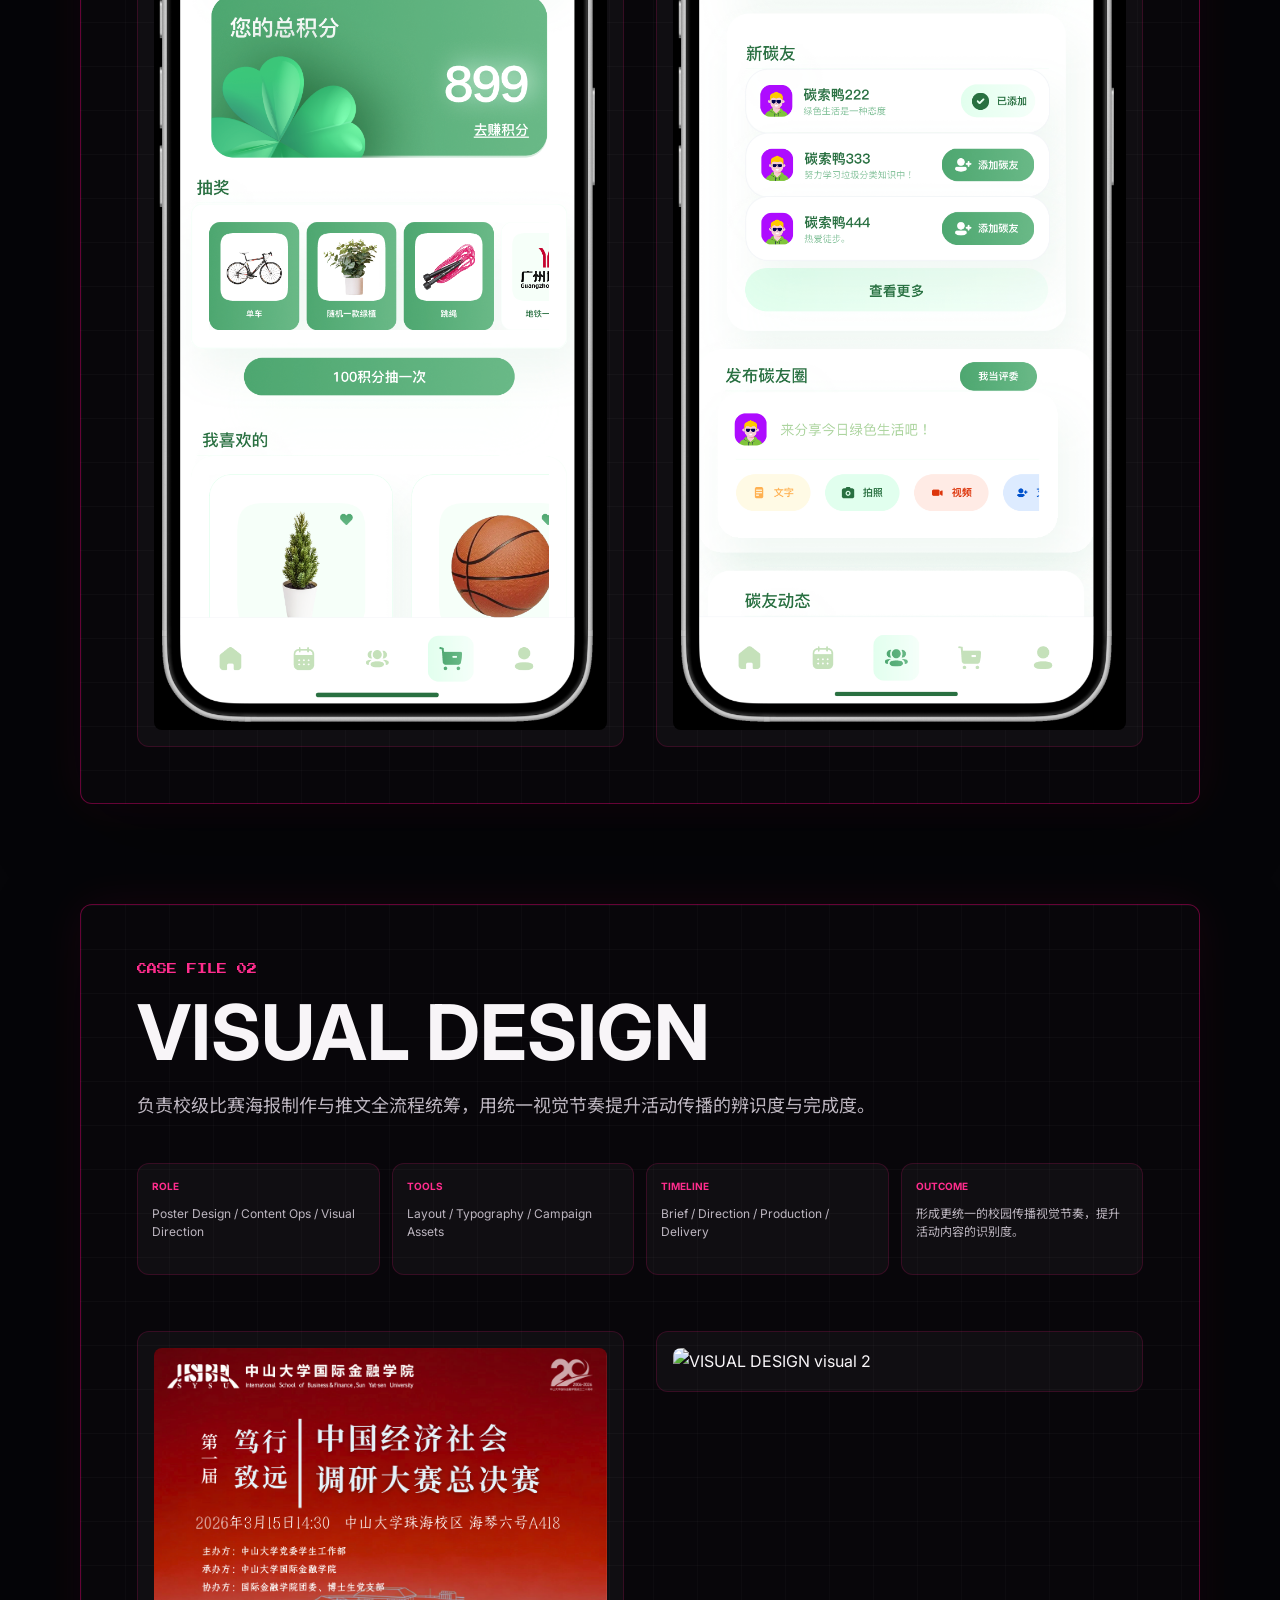
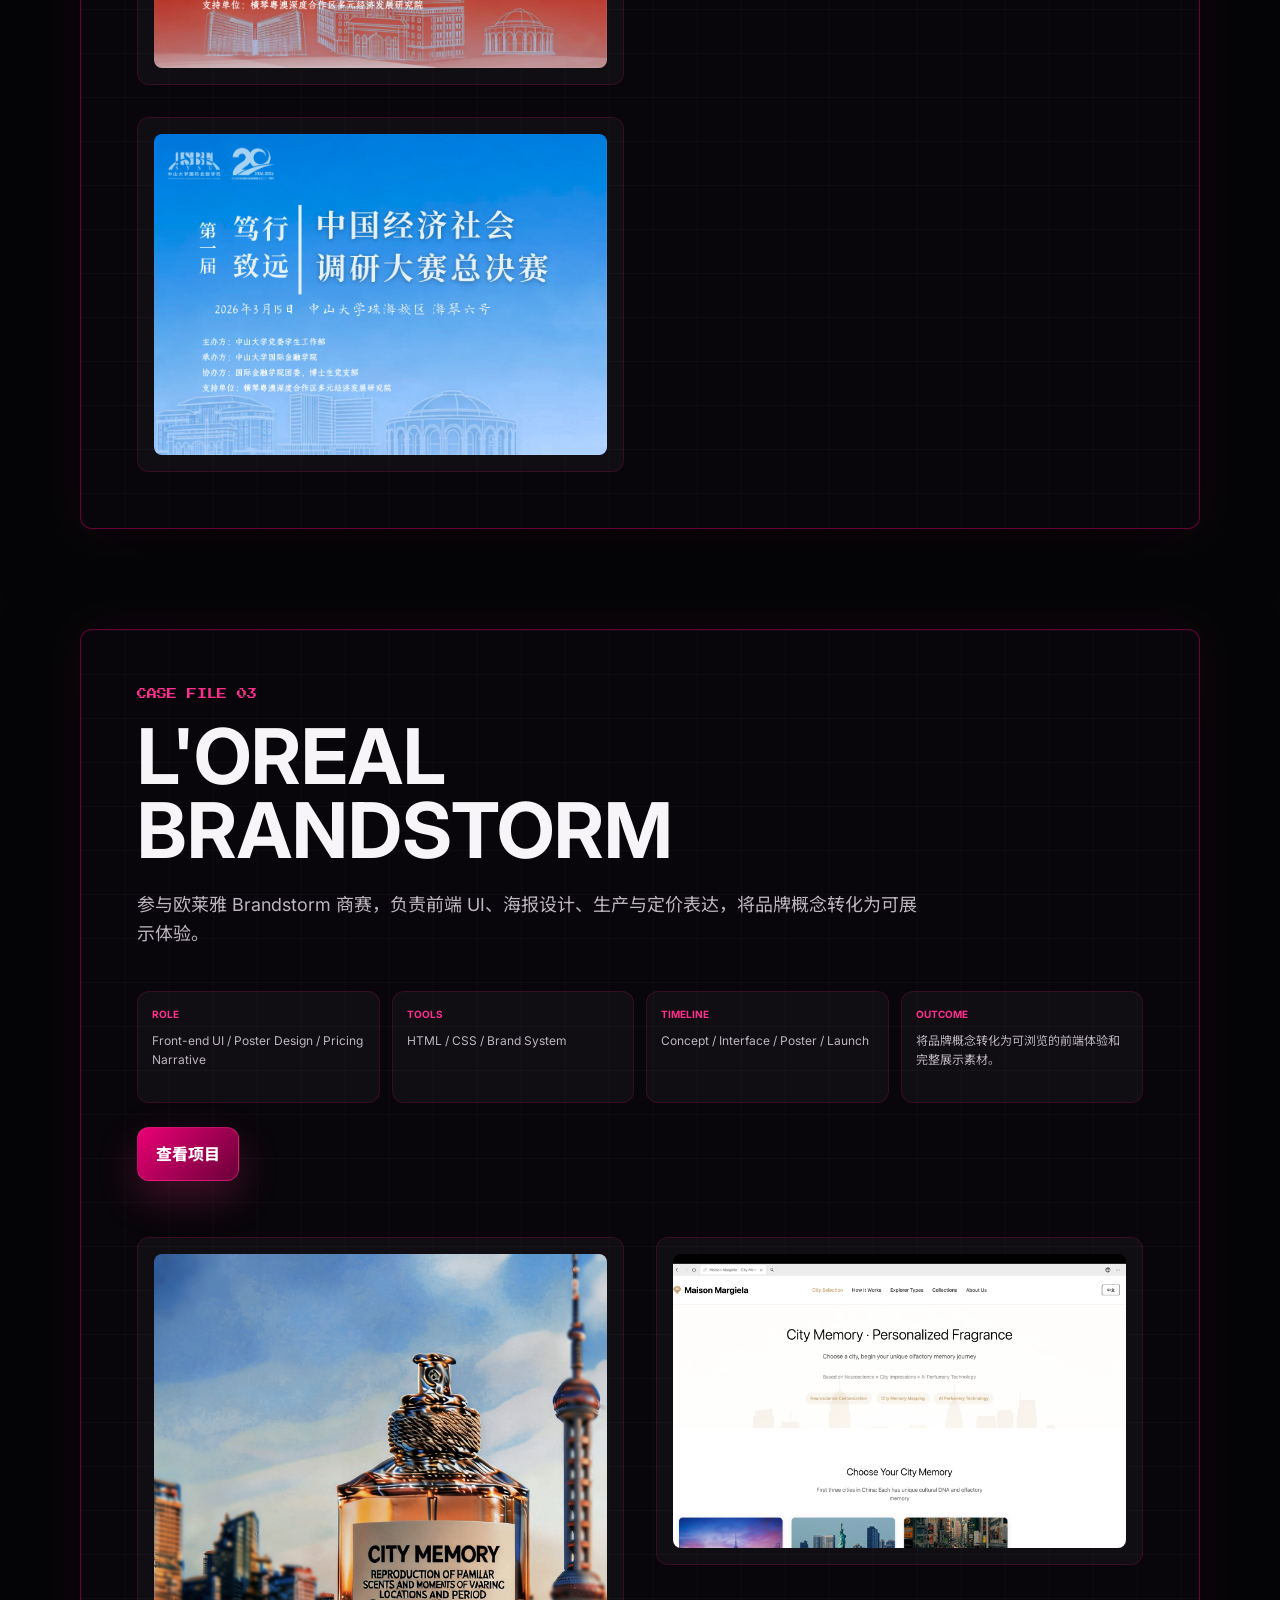
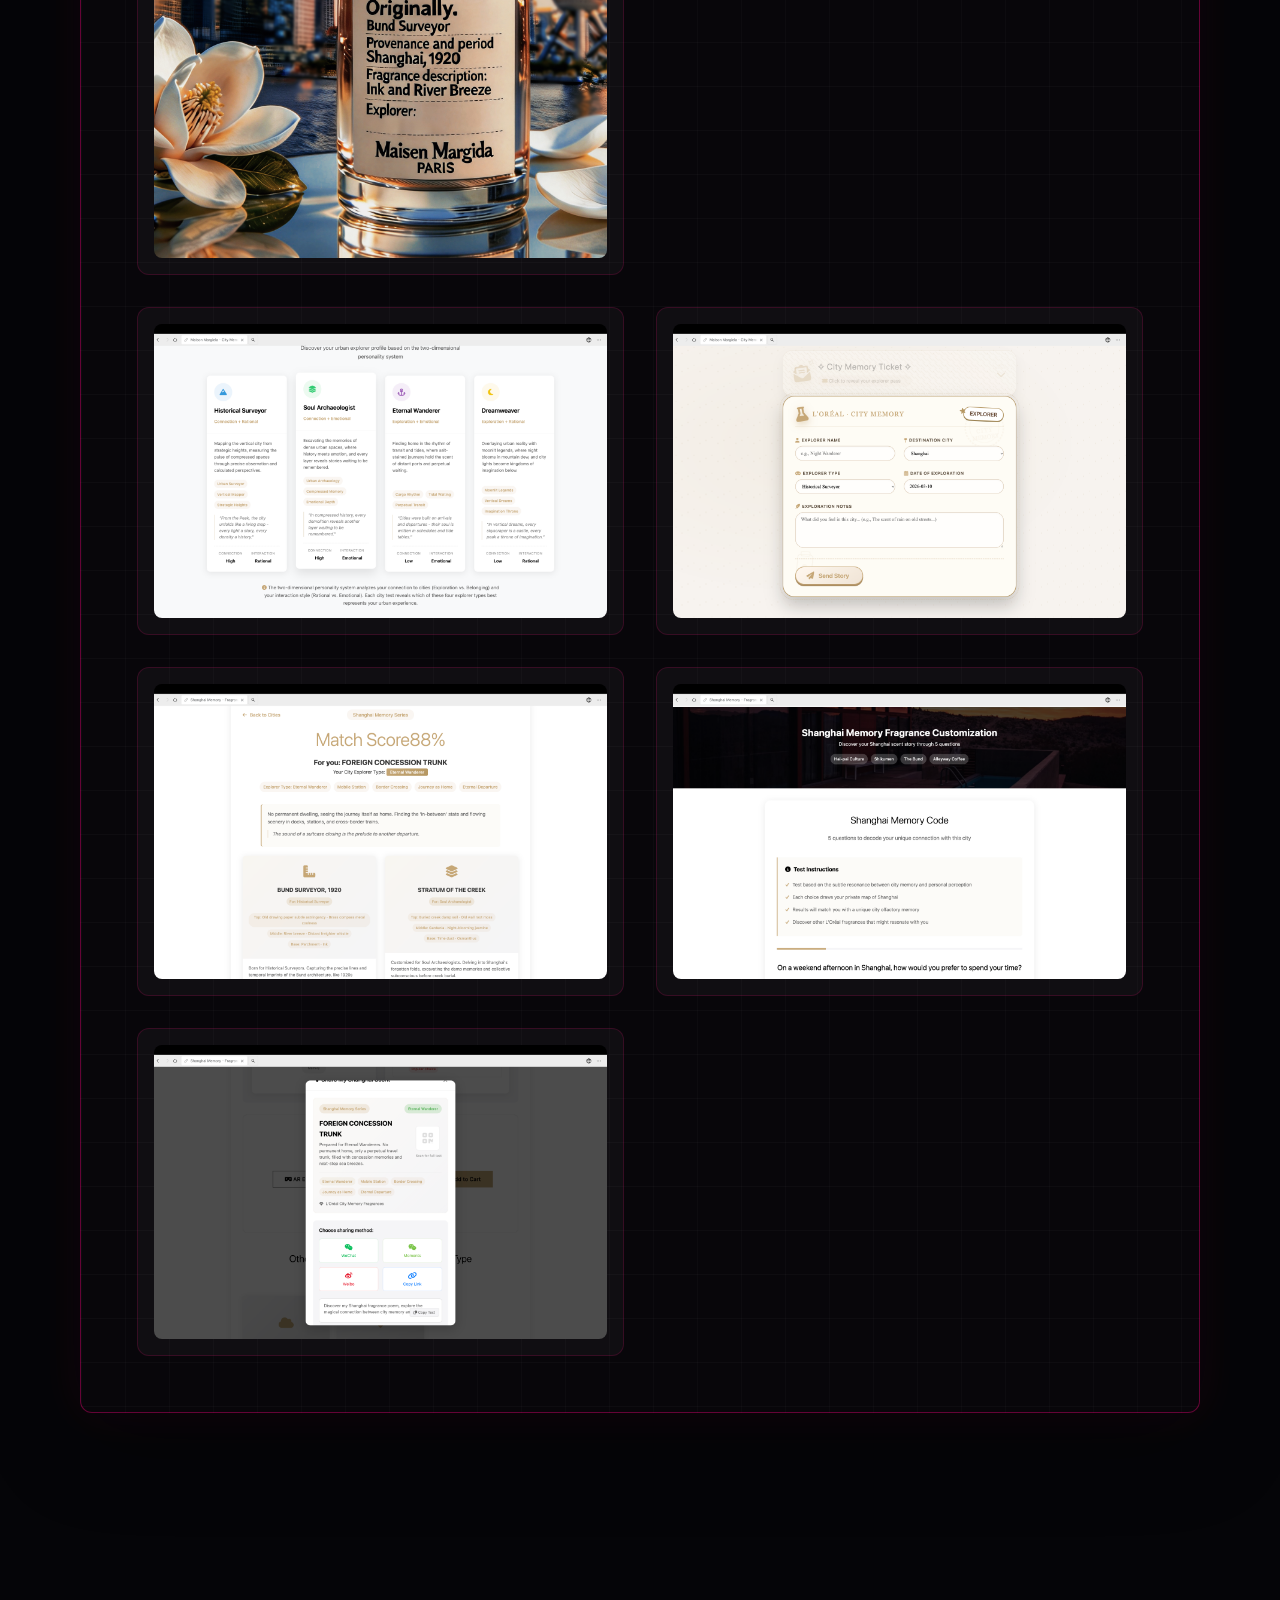
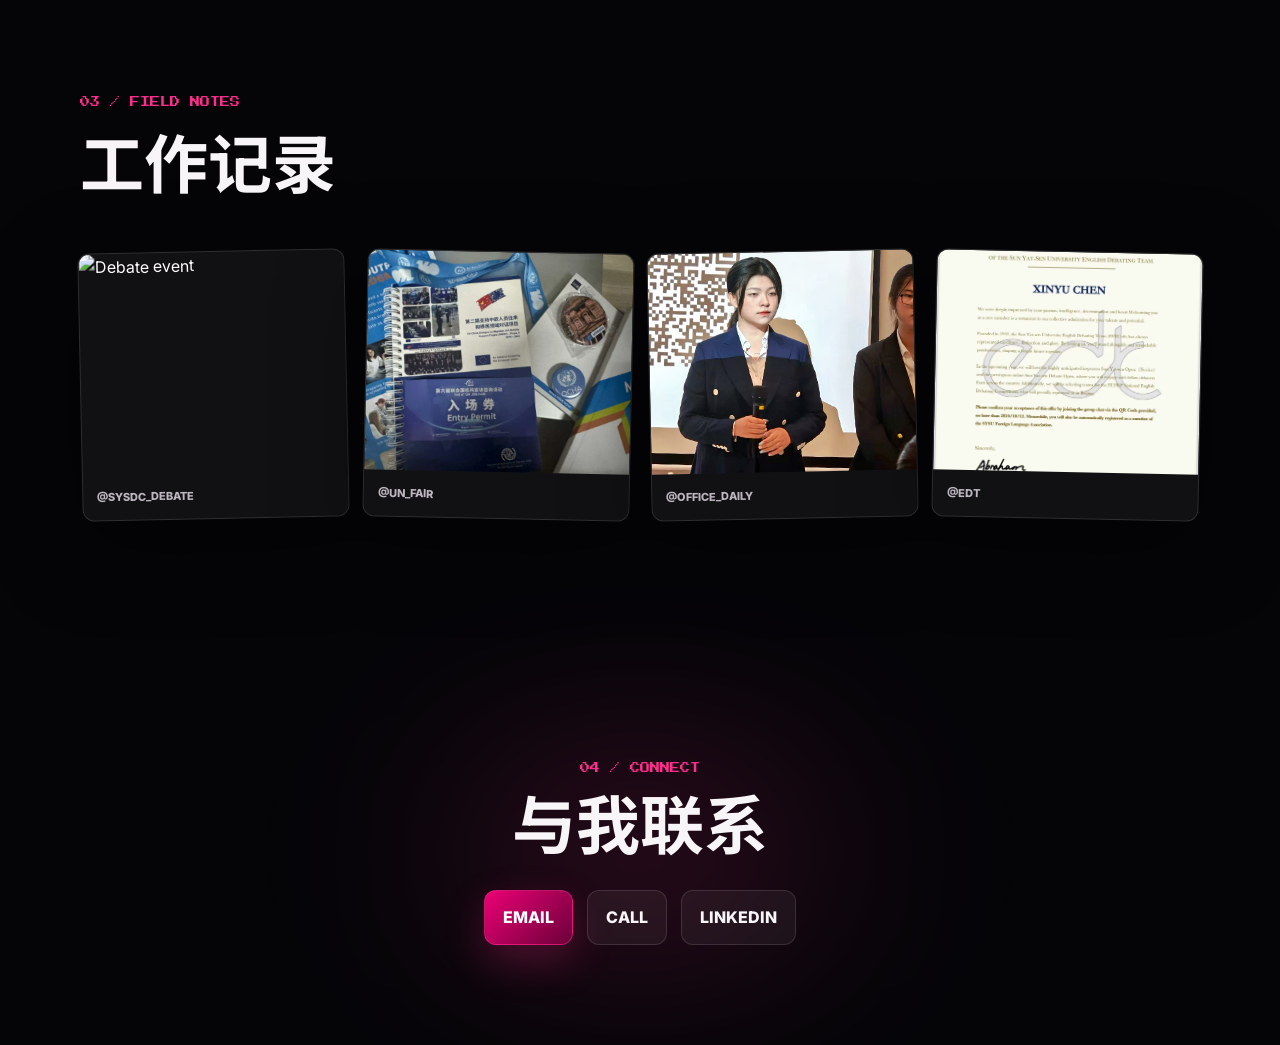
==== commit 87f28230: "Add files via upload" ====
--- a/index.html
+++ b/index.html
@@ -18,23 +18,20 @@
         <div class="loader__bar"><span></span></div>
     </div>
 
-    <div class="cursor" id="cursor" aria-hidden="true"></div>
-    <div class="cursor cursor--glow" id="cursorGlow" aria-hidden="true"></div>
-
-    <button id="lang-switch" class="magnetic" type="button">EN / 中</button>
+    <button id="lang-switch" type="button">EN / 中</button>
 
     <nav class="site-nav glass-panel" aria-label="Primary navigation">
-        <a class="nav-logo magnetic" href="#home" aria-label="Annie Chen home">ANNIE.CHEN</a>
-        <button class="menu-toggle magnetic" type="button" aria-label="Open menu" aria-expanded="false">
+        <a class="nav-logo" href="#home" aria-label="Annie Chen home">ANNIE.CHEN</a>
+        <button class="menu-toggle" type="button" aria-label="Open menu" aria-expanded="false">
             <span></span>
             <span></span>
         </button>
         <div class="nav-links" id="navLinks">
-            <a class="magnetic" href="#home" data-key="nav-home">主页</a>
-            <a class="magnetic" href="#experience" data-key="nav-exp">经历</a>
-            <a class="magnetic" href="#projects" data-key="nav-proj">作品</a>
-            <a class="magnetic" href="#work" data-key="nav-work">记录</a>
-            <a class="magnetic" href="#contact" data-key="nav-contact">联系</a>
+            <a href="#home" data-key="nav-home">主页</a>
+            <a href="#experience" data-key="nav-exp">经历</a>
+            <a href="#projects" data-key="nav-proj">作品</a>
+            <a href="#work" data-key="nav-work">记录</a>
+            <a href="#contact" data-key="nav-contact">联系</a>
         </div>
     </nav>
 
@@ -64,8 +61,8 @@
                     </p>
                     <p class="motto" data-motto="I never throw away my shot."><span></span></p>
                     <div class="hero__actions">
-                        <a class="btn btn--primary magnetic" href="#projects" data-key="hero-cta">探索作品</a>
-                        <a class="btn btn--ghost magnetic" href="mailto:chenxy2267@mail2.sysu.edu.cn" data-key="hero-mail">联系我</a>
+                        <a class="btn btn--primary" href="#projects" data-key="hero-cta">探索作品</a>
+                        <a class="btn btn--ghost" href="mailto:chenxy2267@mail2.sysu.edu.cn" data-key="hero-mail">联系我</a>
                     </div>
                 </div>
 
@@ -73,10 +70,6 @@
                     <div class="hero__portrait-wrap" data-parallax-depth="34">
                         <div class="hero__portrait-glow"></div>
                         <div class="hero-img" role="img" aria-label="Annie Chen portrait"></div>
-                        <div class="hero__status glass-panel">
-                            <span class="status-dot"></span>
-                            <span data-key="hero-status">OPEN TO CREATIVE STRATEGY</span>
-                        </div>
                     </div>
                 </div>
             </div>
@@ -126,7 +119,7 @@
                 <h2 class="section-title" data-key="title-proj">视觉成果集</h2>
             </div>
             <div class="project-grid">
-                <article class="proj-item glass-card" data-project="esg" tabindex="0" role="button" aria-label="Open ESG case study">
+                <article class="proj-item glass-card" data-target="#case-esg" tabindex="0" role="button" aria-label="Open ESG case study">
                     <div class="project-card-header">
                         <span class="project-index">01</span>
                         <span class="project-type" data-key="proj-esg-type">CASE FILE / PRODUCT</span>
@@ -140,7 +133,7 @@
                         <span class="project-enter" data-key="open-case">OPEN CASE →</span>
                     </div>
                 </article>
-                <article class="proj-item glass-card" data-project="design" tabindex="0" role="button" aria-label="Open visual design case study">
+                <article class="proj-item glass-card" data-target="#case-design" tabindex="0" role="button" aria-label="Open visual design case study">
                     <div class="project-card-header">
                         <span class="project-index">02</span>
                         <span class="project-type" data-key="proj-design-type">CASE FILE / VISUAL SYSTEM</span>
@@ -154,7 +147,7 @@
                         <span class="project-enter" data-key="open-case">OPEN CASE →</span>
                     </div>
                 </article>
-                <article class="proj-item glass-card" data-project="loreal" tabindex="0" role="button" aria-label="Open L'Oreal case study">
+                <article class="proj-item glass-card" data-target="#case-loreal" tabindex="0" role="button" aria-label="Open L'Oreal case study">
                     <div class="project-card-header">
                         <span class="project-index">03</span>
                         <span class="project-type" data-key="proj-loreal-type">CASE FILE / BRAND EXPERIENCE</span>
@@ -169,6 +162,75 @@
                     </div>
                 </article>
             </div>
+
+            <section id="case-esg" class="case-section" data-section>
+                <div class="case-header">
+                    <p class="eyebrow">CASE FILE 01</p>
+                    <h3>ESG APP DESIGN</h3>
+                    <p data-key="case-esg-desc">主导 UI 原型设计与产品功能策划，将 ESG 议题转化为更清晰的用户任务、数据表达与商业逻辑。</p>
+                </div>
+                <div class="case-meta-grid">
+                    <div><b data-key="case-role">Role</b><span>Product Thinking / UI Prototype / UX Flow</span></div>
+                    <div><b data-key="case-tools">Tools</b><span>Figma / Research / Business Analysis</span></div>
+                    <div><b data-key="case-timeline">Timeline</b><span>Discovery / IA & Flow / Prototype / Visual System</span></div>
+                    <div><b data-key="case-outcome">Outcome</b><span data-key="case-esg-outcome">完成 ESG 产品原型与视觉叙事，让复杂议题以更清晰的任务流呈现。</span></div>
+                </div>
+                <div class="case-gallery">
+                    <figure><img src="images/cd1.png" alt="ESG APP DESIGN visual 1" loading="lazy"></figure>
+                    <figure><img src="images/cd2.png" alt="ESG APP DESIGN visual 2" loading="lazy"></figure>
+                    <figure><img src="images/cd3.png" alt="ESG APP DESIGN visual 3" loading="lazy"></figure>
+                    <figure><img src="images/cd4.png" alt="ESG APP DESIGN visual 4" loading="lazy"></figure>
+                    <figure><img src="images/cd5.png" alt="ESG APP DESIGN visual 5" loading="lazy"></figure>
+                    <figure><img src="images/cd6.png" alt="ESG APP DESIGN visual 6" loading="lazy"></figure>
+                    <figure><img src="images/cd7.png" alt="ESG APP DESIGN visual 7" loading="lazy"></figure>
+                    <figure><img src="images/cd8.png" alt="ESG APP DESIGN visual 8" loading="lazy"></figure>
+                </div>
+            </section>
+
+            <section id="case-design" class="case-section" data-section>
+                <div class="case-header">
+                    <p class="eyebrow">CASE FILE 02</p>
+                    <h3>VISUAL DESIGN</h3>
+                    <p data-key="case-design-desc">负责校级比赛海报制作与推文全流程统筹，用统一视觉节奏提升活动传播的辨识度与完成度。</p>
+                </div>
+                <div class="case-meta-grid">
+                    <div><b data-key="case-role">Role</b><span>Poster Design / Content Ops / Visual Direction</span></div>
+                    <div><b data-key="case-tools">Tools</b><span>Layout / Typography / Campaign Assets</span></div>
+                    <div><b data-key="case-timeline">Timeline</b><span>Brief / Direction / Production / Delivery</span></div>
+                    <div><b data-key="case-outcome">Outcome</b><span data-key="case-design-outcome">形成更统一的校园传播视觉节奏，提升活动内容的识别度。</span></div>
+                </div>
+                <div class="case-gallery">
+                    <figure><img src="images/1.png" alt="VISUAL DESIGN visual 1" loading="lazy"></figure>
+                    <figure><img src="images/笃行致远.png" alt="VISUAL DESIGN visual 2" loading="lazy"></figure>
+                    <figure><img src="images/第一届.png" alt="VISUAL DESIGN visual 3" loading="lazy"></figure>
+                </div>
+            </section>
+
+            <section id="case-loreal" class="case-section" data-section>
+                <div class="case-header">
+                    <p class="eyebrow">CASE FILE 03</p>
+                    <h3>L'OREAL BRANDSTORM</h3>
+                    <p data-key="case-loreal-desc">参与欧莱雅 Brandstorm 商赛，负责前端 UI、海报设计、生产与定价表达，将品牌概念转化为可展示体验。</p>
+                </div>
+                <div class="case-meta-grid">
+                    <div><b data-key="case-role">Role</b><span>Front-end UI / Poster Design / Pricing Narrative</span></div>
+                    <div><b data-key="case-tools">Tools</b><span>HTML / CSS / Brand System</span></div>
+                    <div><b data-key="case-timeline">Timeline</b><span>Concept / Interface / Poster / Launch</span></div>
+                    <div><b data-key="case-outcome">Outcome</b><span data-key="case-loreal-outcome">将品牌概念转化为可浏览的前端体验和完整展示素材。</span></div>
+                </div>
+                <div class="case-actions">
+                    <a href="https://annie-025.github.io/City_scent/" target="_blank" rel="noopener noreferrer" class="btn btn--primary" data-key="view-project">查看项目</a>
+                </div>
+                <div class="case-gallery">
+                    <figure><img src="images/loreal.jpg" alt="L'OREAL BRANDSTORM visual 1" loading="lazy"></figure>
+                    <figure><img src="images/lr1.png" alt="L'OREAL BRANDSTORM visual 2" loading="lazy"></figure>
+                    <figure><img src="images/lr2.png" alt="L'OREAL BRANDSTORM visual 3" loading="lazy"></figure>
+                    <figure><img src="images/lr3.png" alt="L'OREAL BRANDSTORM visual 4" loading="lazy"></figure>
+                    <figure><img src="images/lr4.png" alt="L'OREAL BRANDSTORM visual 5" loading="lazy"></figure>
+                    <figure><img src="images/lr5.png" alt="L'OREAL BRANDSTORM visual 6" loading="lazy"></figure>
+                    <figure><img src="images/lr6.png" alt="L'OREAL BRANDSTORM visual 7" loading="lazy"></figure>
+                </div>
+            </section>
         </section>
 
         <section id="work" class="section-shell content-section" data-section>
@@ -202,30 +264,14 @@
         <p class="eyebrow">04 / CONNECT</p>
         <h2 class="section-title" data-key="title-contact">与我联系</h2>
         <div class="footer-actions">
-            <a href="mailto:chenxy2267@mail2.sysu.edu.cn" class="btn btn--primary magnetic">EMAIL</a>
-            <a href="tel:13063036522" class="btn btn--ghost magnetic">CALL</a>
-            <a href="https://www.linkedin.com/in/%E8%8A%AF%E7%BE%BD-%E9%99%88-5a377a3b3/" target="_blank" rel="noopener noreferrer" class="btn btn--ghost magnetic">LINKEDIN</a>
+            <a href="mailto:chenxy2267@mail2.sysu.edu.cn" class="btn btn--primary">EMAIL</a>
+            <a href="tel:13063036522" class="btn btn--ghost">CALL</a>
+            <a href="https://www.linkedin.com/in/%E8%8A%AF%E7%BE%BD-%E9%99%88-5a377a3b3/" target="_blank" rel="noopener noreferrer" class="btn btn--ghost">LINKEDIN</a>
         </div>
     </footer>
 
-    <aside id="projectViewer" class="project-viewer" aria-hidden="true" aria-modal="true" role="dialog">
-        <div class="viewer-backdrop" data-close-viewer></div>
-        <div class="viewer-panel">
-            <button class="viewer-close magnetic" type="button" data-close-viewer aria-label="Close project viewer">CLOSE</button>
-            <div class="viewer-meta">
-                <p class="eyebrow" id="viewerKicker">CASE STUDY</p>
-                <h2 id="viewerTitle">TITLE</h2>
-                <p id="viewerDesc"></p>
-                <div class="viewer-data-grid" id="viewerDataGrid"></div>
-                <div id="viewerButtons" class="viewer-buttons"></div>
-            </div>
-            <div class="viewer-gallery" id="viewerGallery"></div>
-        </div>
-    </aside>
-
     <script src="https://cdn.jsdelivr.net/npm/gsap@3.12.5/dist/gsap.min.js"></script>
     <script src="https://cdn.jsdelivr.net/npm/gsap@3.12.5/dist/ScrollTrigger.min.js"></script>
-    <script src="https://cdn.jsdelivr.net/npm/@studio-freight/lenis@1.0.42/dist/lenis.min.js"></script>
     <script src="assets/js/main.js"></script>
     <script src="assets/js/animations.js"></script>
 </body>
--- a/assets/css/styles.css
+++ b/assets/css/styles.css
@@ -26,7 +26,7 @@
 
 html {
     background: var(--bg);
-    scroll-behavior: auto;
+    scroll-behavior: smooth;
 }
 
 body {
@@ -40,12 +40,8 @@
     color: var(--text);
     font-family: "Inter", "Noto Sans SC", -apple-system, BlinkMacSystemFont, sans-serif;
     line-height: 1.65;
-    cursor: none;
-}
-
-body.viewer-open,
-body.menu-open {
-    overflow: hidden;
+    overflow-y: auto;
+    cursor: auto;
 }
 
 body::before {
@@ -65,7 +61,7 @@
 button,
 [role="button"] {
     color: inherit;
-    cursor: none;
+    cursor: pointer;
 }
 
 img {
@@ -106,8 +102,7 @@
 .eyebrow,
 .card-index,
 .project-index,
-.project-type,
-.viewer-close {
+.project-type {
     font-family: "Press Start 2P", "Inter", sans-serif;
 }
 
@@ -130,39 +125,6 @@
     height: 100%;
     background: linear-gradient(90deg, transparent, var(--pink), var(--pink-hot));
     animation: loadbar 1.4s ease-in-out infinite;
-}
-
-.cursor,
-.cursor--glow {
-    position: fixed;
-    top: 0;
-    left: 0;
-    pointer-events: none;
-    z-index: 9000;
-    transform: translate3d(-50%, -50%, 0);
-}
-
-.cursor {
-    width: 10px;
-    height: 10px;
-    border-radius: 50%;
-    background: var(--text);
-    mix-blend-mode: difference;
-}
-
-.cursor--glow {
-    width: 42px;
-    height: 42px;
-    border: 1px solid rgba(255, 45, 141, 0.42);
-    border-radius: 50%;
-    box-shadow: 0 0 24px rgba(255, 45, 141, 0.22);
-    transition: width 0.3s var(--ease-out), height 0.3s var(--ease-out), border-color 0.3s var(--ease-out);
-}
-
-.cursor--glow.is-active {
-    width: 70px;
-    height: 70px;
-    border-color: var(--pink-line);
 }
 
 .glass-panel,
@@ -419,8 +381,7 @@
 }
 
 .hero__actions,
-.footer-actions,
-.viewer-buttons {
+.footer-actions {
     display: flex;
     flex-wrap: wrap;
     gap: 14px;
@@ -503,30 +464,6 @@
 
 .hero-img:hover {
     box-shadow: 0 34px 100px rgba(0, 0, 0, 0.52), 0 0 72px rgba(255, 45, 141, 0.32);
-}
-
-.hero__status {
-    position: absolute;
-    right: -24px;
-    bottom: 24px;
-    display: flex;
-    max-width: 250px;
-    align-items: center;
-    gap: 10px;
-    border-radius: var(--radius);
-    padding: 13px 15px;
-    color: var(--muted);
-    font-size: 11px;
-    font-weight: 800;
-}
-
-.status-dot {
-    width: 8px;
-    height: 8px;
-    flex: 0 0 auto;
-    border-radius: 50%;
-    background: var(--pink-hot);
-    box-shadow: 0 0 18px var(--pink);
 }
 
 .scroll-cue {
@@ -734,6 +671,105 @@
     transition: transform 0.3s var(--ease-out);
 }
 
+.case-section {
+    margin-top: clamp(56px, 8vw, 100px);
+    padding: clamp(28px, 5vw, 56px);
+    border: 1px solid var(--pink-line);
+    border-radius: var(--radius);
+    background:
+        linear-gradient(rgba(255, 255, 255, 0.024) 1px, transparent 1px),
+        linear-gradient(90deg, rgba(255, 255, 255, 0.018) 1px, transparent 1px),
+        rgba(10, 8, 12, 0.72);
+    background-size: 44px 44px;
+    box-shadow: 0 24px 90px rgba(0, 0, 0, 0.42), 0 0 48px rgba(255, 0, 127, 0.08);
+}
+
+.case-header {
+    max-width: 780px;
+}
+
+.case-header h3 {
+    margin: 0;
+    color: var(--text);
+    font-size: clamp(32px, 6vw, 82px);
+    line-height: 0.96;
+    letter-spacing: 0;
+}
+
+.case-header p:last-child {
+    margin: 22px 0 0;
+    color: var(--muted);
+    font-size: clamp(15px, 1.45vw, 18px);
+}
+
+.case-meta-grid {
+    display: grid;
+    grid-template-columns: repeat(4, minmax(0, 1fr));
+    gap: 12px;
+    margin-top: clamp(28px, 4vw, 42px);
+}
+
+.case-meta-grid div {
+    min-height: 112px;
+    padding: 14px;
+    border: 1px solid rgba(255, 0, 127, 0.16);
+    border-radius: var(--radius);
+    background: rgba(255, 255, 255, 0.035);
+}
+
+.case-meta-grid b {
+    display: block;
+    margin-bottom: 10px;
+    color: var(--pink-hot);
+    font-size: 10px;
+    letter-spacing: 0;
+    text-transform: uppercase;
+}
+
+.case-meta-grid span {
+    display: block;
+    color: var(--muted);
+    font-size: 12px;
+    line-height: 1.55;
+}
+
+.case-actions {
+    display: flex;
+    flex-wrap: wrap;
+    gap: 14px;
+    margin-top: 24px;
+}
+
+.case-gallery {
+    display: grid;
+    grid-template-columns: repeat(auto-fit, minmax(min(100%, 320px), 1fr));
+    gap: clamp(18px, 3vw, 32px);
+    align-items: start;
+    margin-top: clamp(28px, 5vw, 56px);
+}
+
+.case-gallery figure {
+    margin: 0;
+    padding: clamp(10px, 2vw, 16px);
+    border: 1px solid rgba(255, 0, 127, 0.16);
+    border-radius: var(--radius);
+    background: rgba(255, 255, 255, 0.035);
+    transition: border-color 0.3s ease, box-shadow 0.3s ease, transform 0.3s var(--ease-out);
+}
+
+.case-gallery figure:hover {
+    border-color: var(--pink-line);
+    box-shadow: 0 16px 46px rgba(255, 0, 127, 0.12);
+    transform: translateY(-3px);
+}
+
+.case-gallery img {
+    width: 100%;
+    height: auto;
+    object-fit: contain;
+    border-radius: calc(var(--radius) - 4px);
+}
+
 .proj-item:hover .project-enter,
 .proj-item:focus-visible .project-enter {
     transform: translateX(4px);
@@ -800,135 +836,6 @@
     filter: blur(70px);
 }
 
-.project-viewer {
-    position: fixed;
-    inset: 0;
-    z-index: 3000;
-    height: 100dvh;
-    overflow: hidden;
-    visibility: hidden;
-    pointer-events: none;
-}
-
-.project-viewer.is-open {
-    visibility: visible;
-    pointer-events: auto;
-}
-
-.viewer-backdrop {
-    position: absolute;
-    inset: 0;
-    background: rgba(3, 3, 7, 0.82);
-    backdrop-filter: blur(14px);
-}
-
-.viewer-panel {
-    position: absolute;
-    inset: 22px;
-    max-height: calc(100dvh - 44px);
-    display: grid;
-    grid-template-columns: minmax(280px, 0.45fr) minmax(0, 0.55fr);
-    gap: 24px;
-    overflow: hidden;
-    overscroll-behavior: contain;
-    -webkit-overflow-scrolling: touch;
-    border: 1px solid var(--pink-line);
-    border-radius: 12px;
-    background:
-        linear-gradient(rgba(255, 255, 255, 0.026) 1px, transparent 1px),
-        linear-gradient(90deg, rgba(255, 255, 255, 0.02) 1px, transparent 1px),
-        radial-gradient(circle at 10% 0%, rgba(255, 0, 127, 0.13), transparent 32%),
-        rgba(9, 7, 11, 0.94);
-    background-size: 42px 42px, 42px 42px, auto, auto;
-    box-shadow: 0 30px 120px rgba(0, 0, 0, 0.7), 0 0 60px rgba(255, 0, 127, 0.1);
-}
-
-.viewer-close {
-    position: fixed;
-    top: 18px;
-    right: 18px;
-    z-index: 2;
-    border: 1px solid var(--pink-line);
-    border-radius: var(--radius);
-    padding: 12px 14px;
-    background: rgba(255, 255, 255, 0.06);
-    color: var(--text);
-    font-size: 10px;
-}
-
-.viewer-meta {
-    position: sticky;
-    top: 0;
-    padding: clamp(34px, 6vw, 70px);
-    align-self: start;
-    max-height: calc(100dvh - 44px);
-    overflow-y: auto;
-    overscroll-behavior: contain;
-    -webkit-overflow-scrolling: touch;
-}
-
-.viewer-meta h2 {
-    margin: 0 0 18px;
-    font-size: clamp(34px, 5vw, 72px);
-    line-height: 0.96;
-}
-
-.viewer-meta p {
-    color: var(--muted);
-}
-
-.viewer-data-grid {
-    display: grid;
-    grid-template-columns: repeat(2, minmax(0, 1fr));
-    gap: 12px;
-    margin-top: 26px;
-}
-
-.viewer-data-card {
-    min-height: 92px;
-    border: 1px solid rgba(255, 0, 127, 0.16);
-    border-radius: var(--radius);
-    padding: 13px;
-    background: rgba(255, 255, 255, 0.035);
-}
-
-.viewer-data-card b {
-    display: block;
-    margin-bottom: 8px;
-    color: var(--pink-hot);
-    font-size: 10px;
-    letter-spacing: 0;
-    text-transform: uppercase;
-}
-
-.viewer-data-card span {
-    display: block;
-    color: var(--muted);
-    font-size: 12px;
-    line-height: 1.55;
-}
-
-.viewer-gallery {
-    height: 100%;
-    max-height: calc(100dvh - 44px);
-    overflow-y: auto;
-    overscroll-behavior: contain;
-    -webkit-overflow-scrolling: touch;
-    padding: 74px 22px 22px 0;
-    scrollbar-width: thin;
-    scrollbar-color: var(--pink) transparent;
-}
-
-.viewer-gallery img {
-    width: 100%;
-    height: auto;
-    margin-bottom: 24px;
-    border: 1px solid rgba(255, 0, 127, 0.16);
-    border-radius: var(--radius);
-    background: rgba(255, 255, 255, 0.04);
-    object-fit: contain;
-}
-
 @keyframes breathe {
     50% { transform: scale(1.12); filter: saturate(1.3); }
 }
@@ -957,21 +864,6 @@
 }
 
 @media (max-width: 900px) {
-    body {
-        cursor: auto;
-    }
-
-    a,
-    button,
-    [role="button"] {
-        cursor: pointer;
-    }
-
-    .cursor,
-    .cursor--glow {
-        display: none;
-    }
-
     .site-nav {
         top: 12px;
         width: calc(100% - 24px);
@@ -1042,18 +934,9 @@
         font-size: clamp(44px, 16vw, 76px);
     }
 
-    .hero__status {
-        right: 50%;
-        bottom: -20px;
-        transform: translateX(50%);
-        width: max-content;
-        max-width: calc(100vw - 54px);
-    }
-
     .card-container,
     .project-grid,
-    .scrapbook,
-    .viewer-panel {
+    .scrapbook {
         grid-template-columns: 1fr;
     }
 
@@ -1065,31 +948,12 @@
         grid-template-columns: repeat(2, minmax(0, 1fr));
     }
 
-    .viewer-panel {
-        inset: 10px;
-        max-height: calc(100dvh - 20px);
-        overflow-y: auto;
-        display: block;
-        padding-top: 58px;
-    }
-
-    .viewer-meta {
-        position: relative;
-        top: auto;
-        max-height: none;
-        overflow: visible;
-        padding: 22px 18px 26px;
-    }
-
-    .viewer-data-grid {
+    .case-meta-grid {
+        grid-template-columns: repeat(2, minmax(0, 1fr));
+    }
+
+    .case-gallery {
         grid-template-columns: 1fr;
-    }
-
-    .viewer-gallery {
-        max-height: none;
-        height: auto;
-        overflow: visible;
-        padding: 0 18px 24px;
     }
 }
 
@@ -1107,8 +971,7 @@
     }
 
     .hero__actions,
-    .footer-actions,
-    .viewer-buttons {
+    .footer-actions {
         display: grid;
     }
 
@@ -1134,6 +997,14 @@
     .project-card-footer {
         align-items: flex-start;
         flex-direction: column;
+    }
+
+    .case-section {
+        padding: 22px;
+    }
+
+    .case-meta-grid {
+        grid-template-columns: 1fr;
     }
 
     .scrapbook {
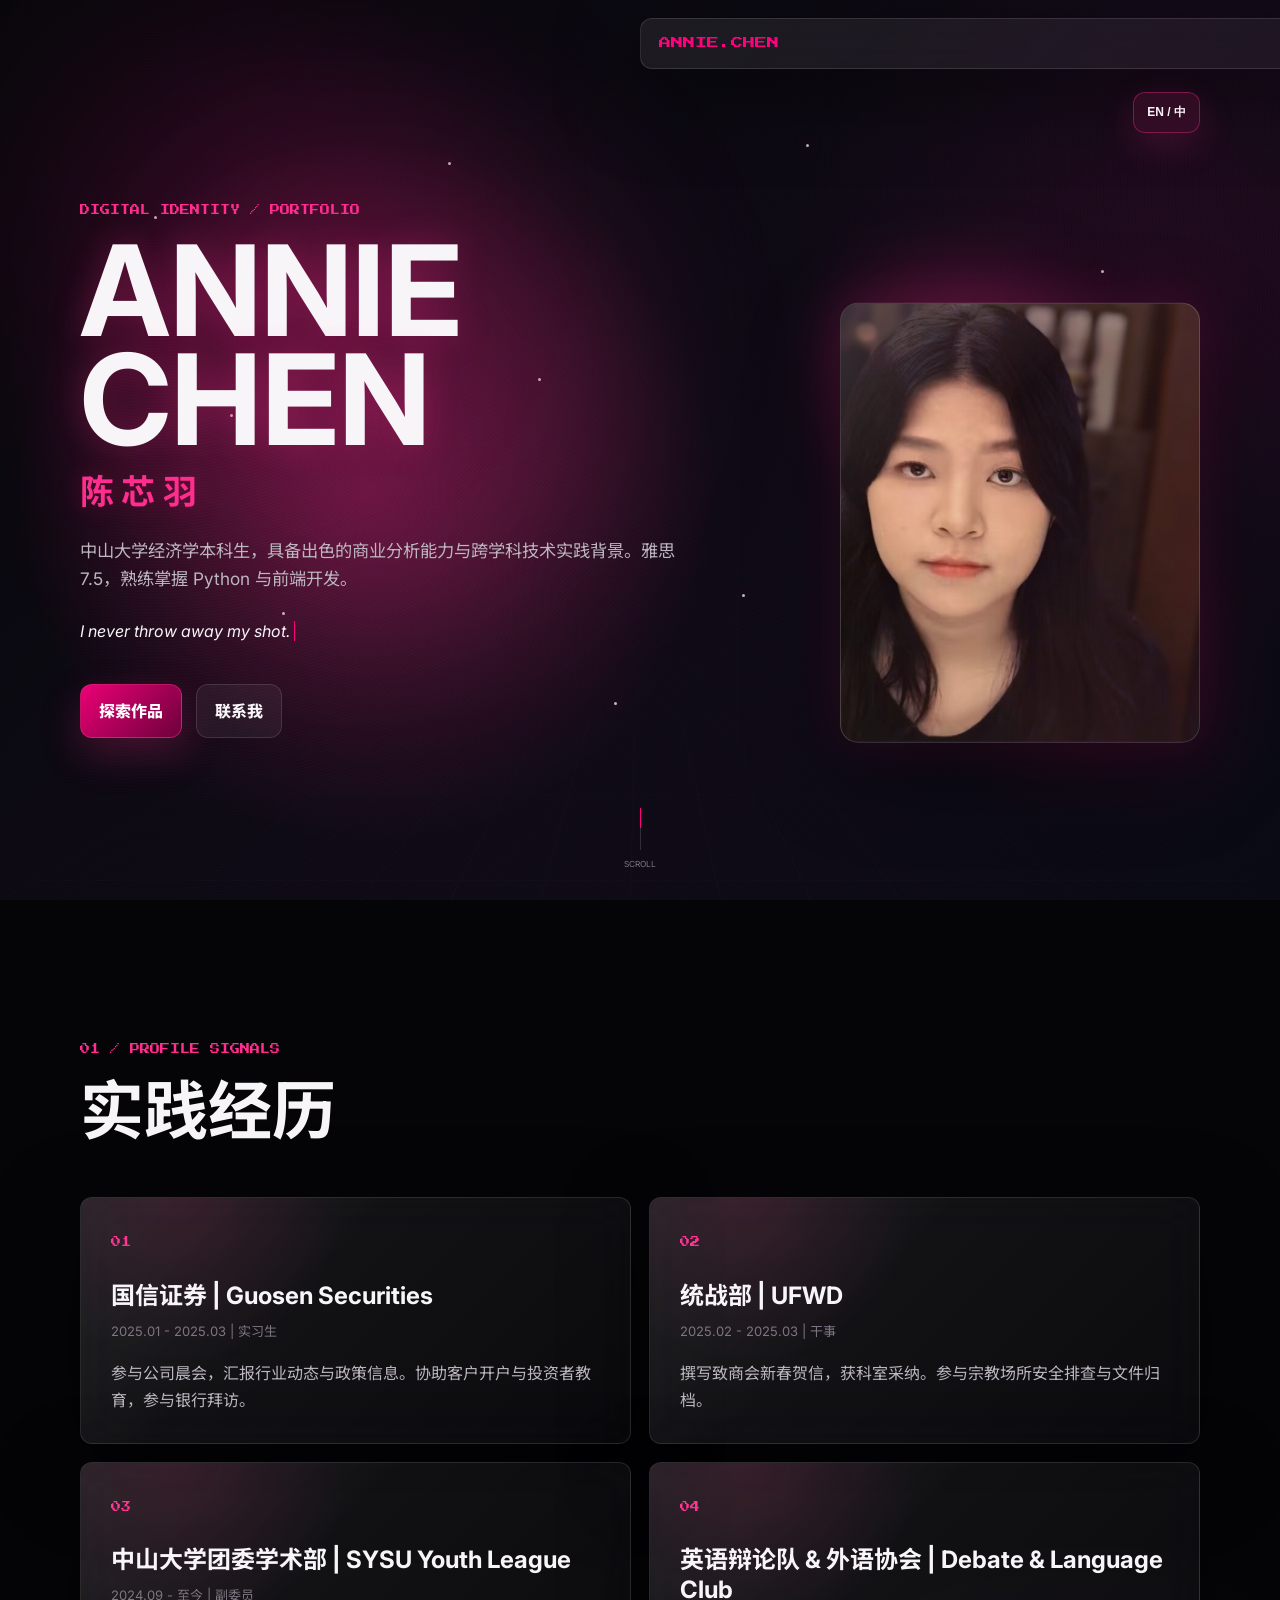
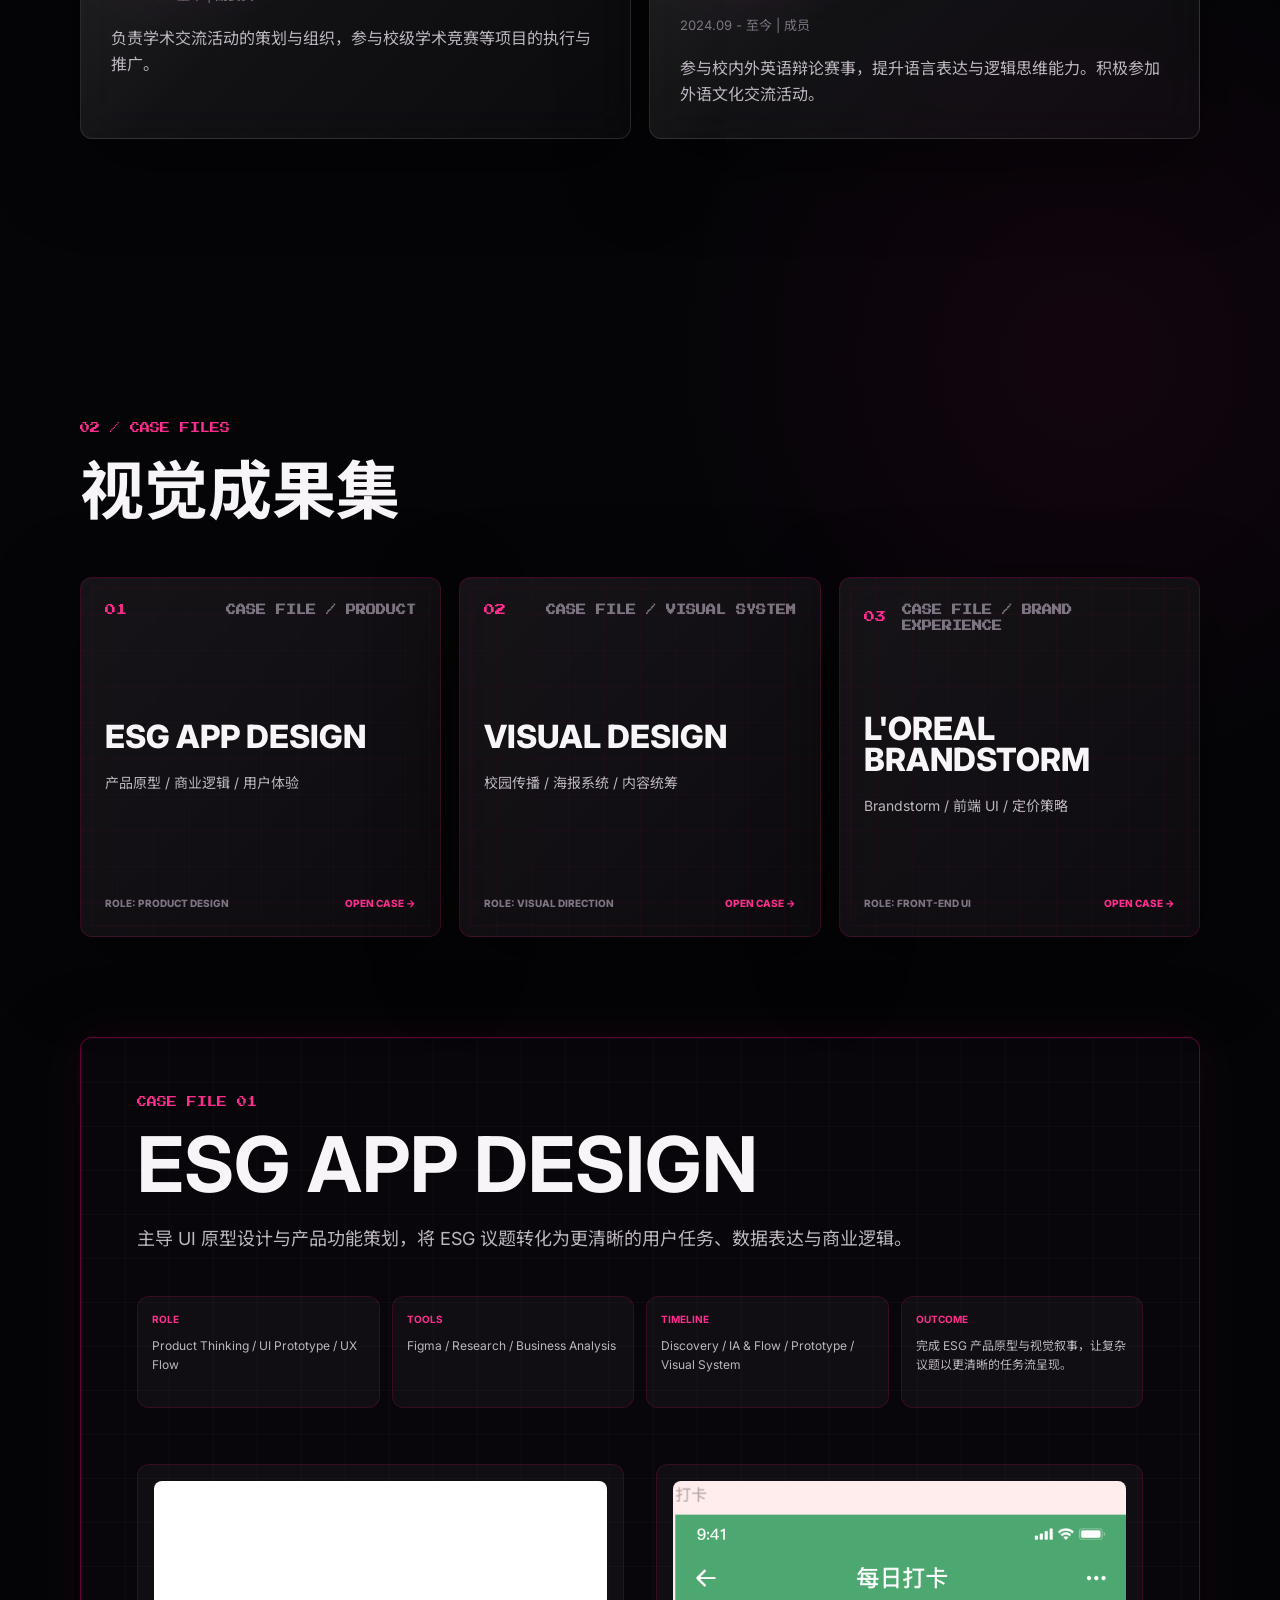
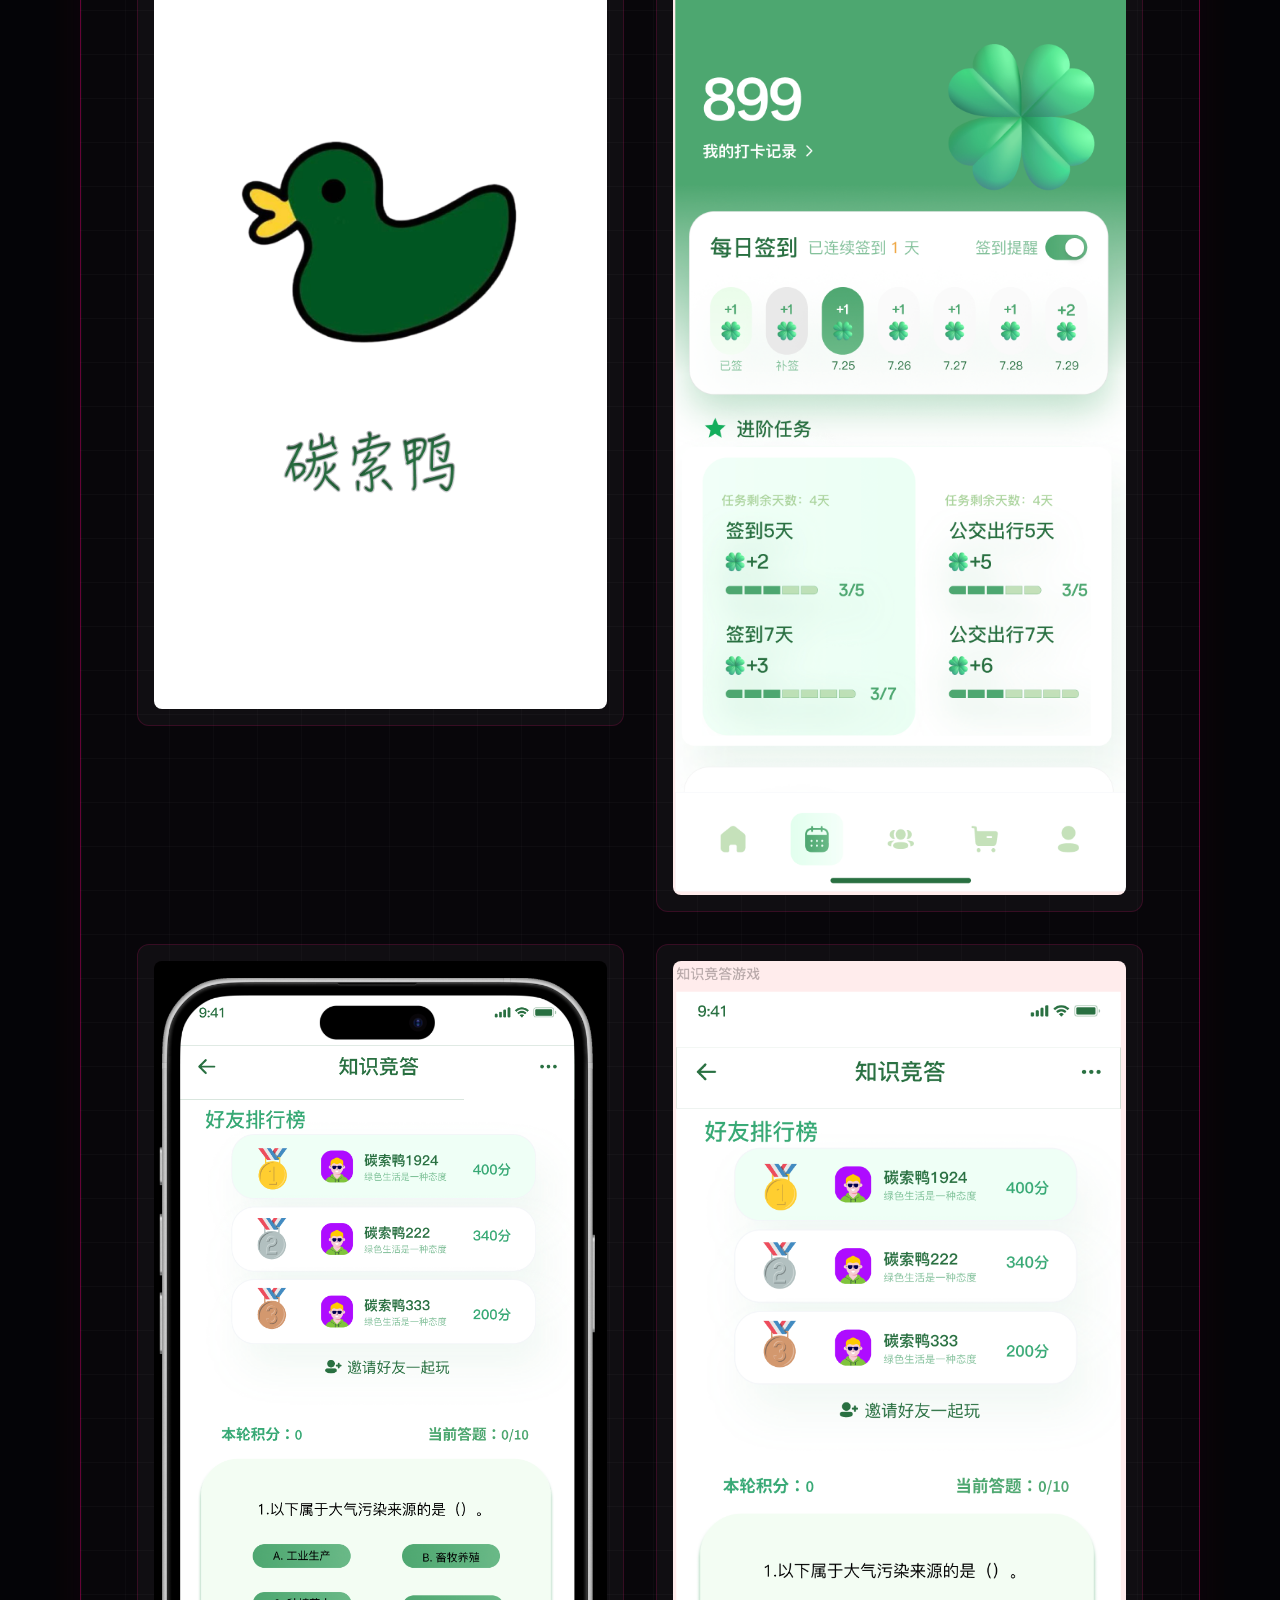
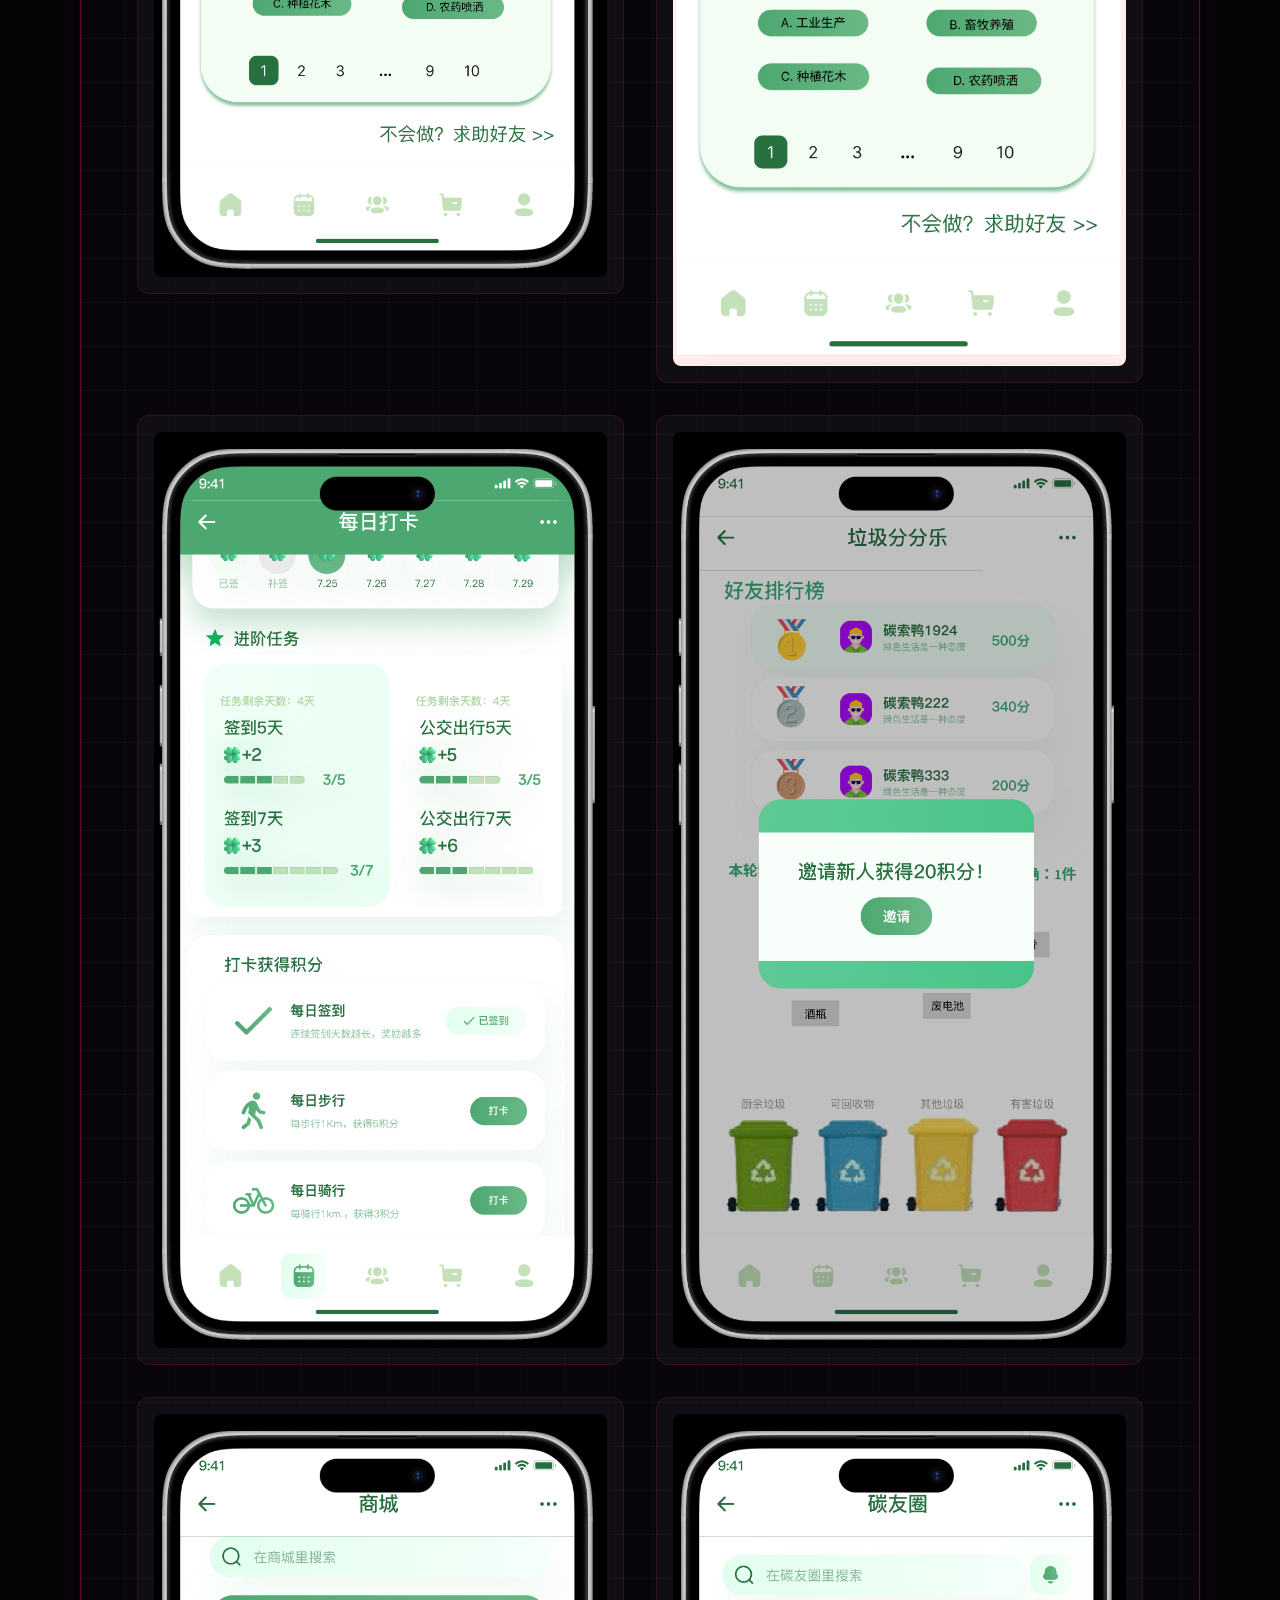
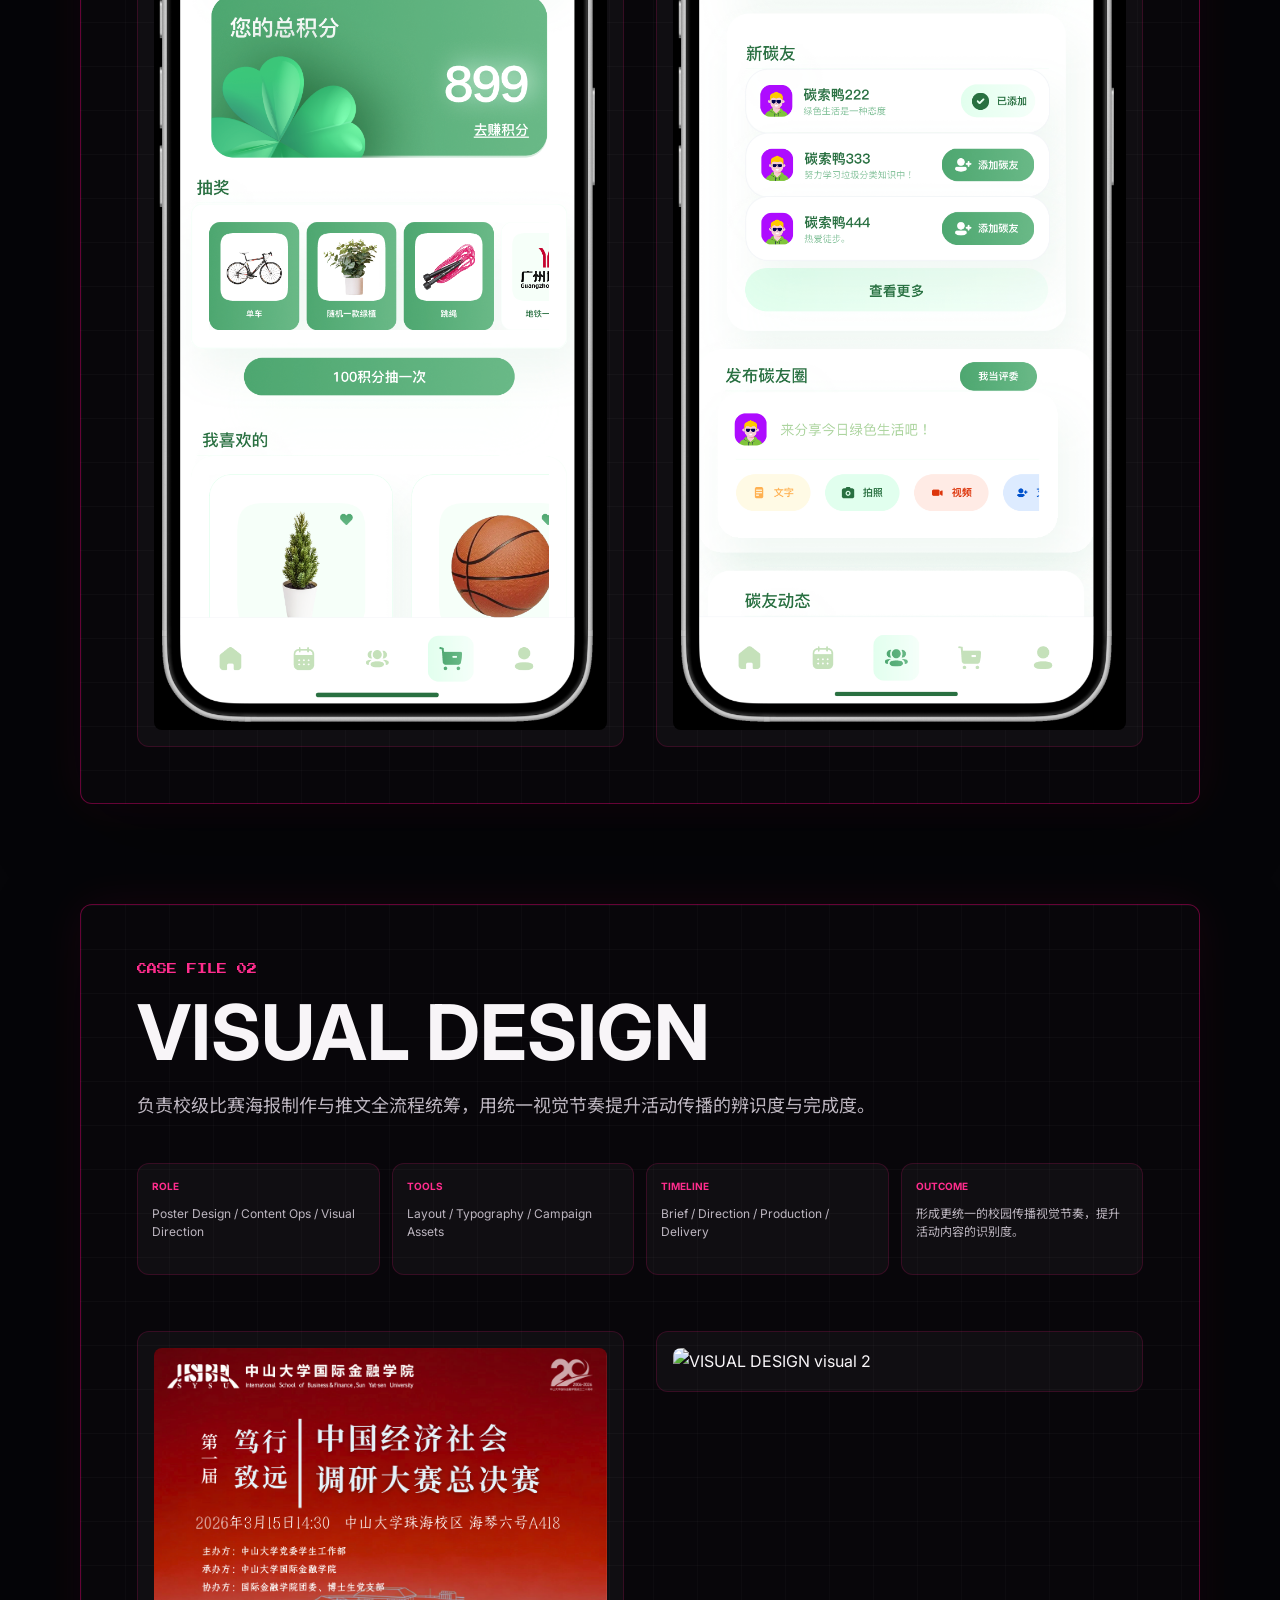
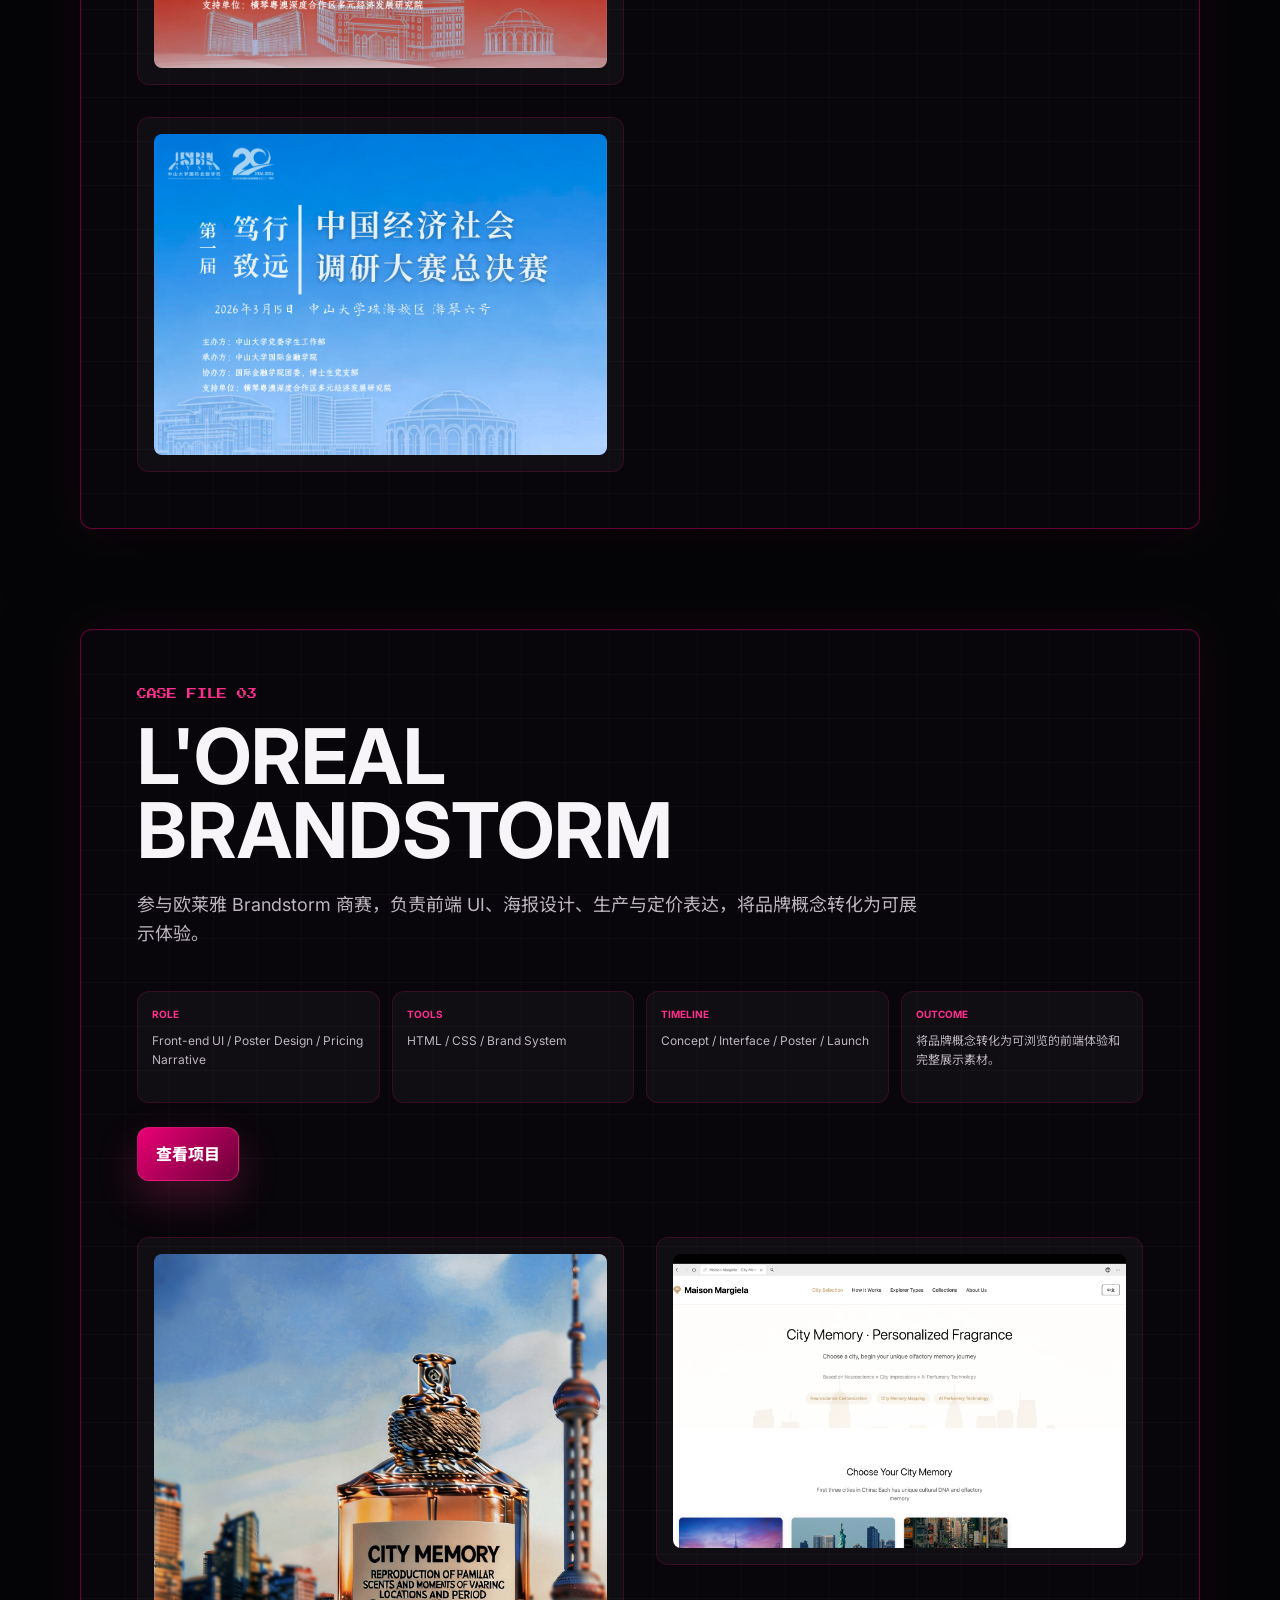
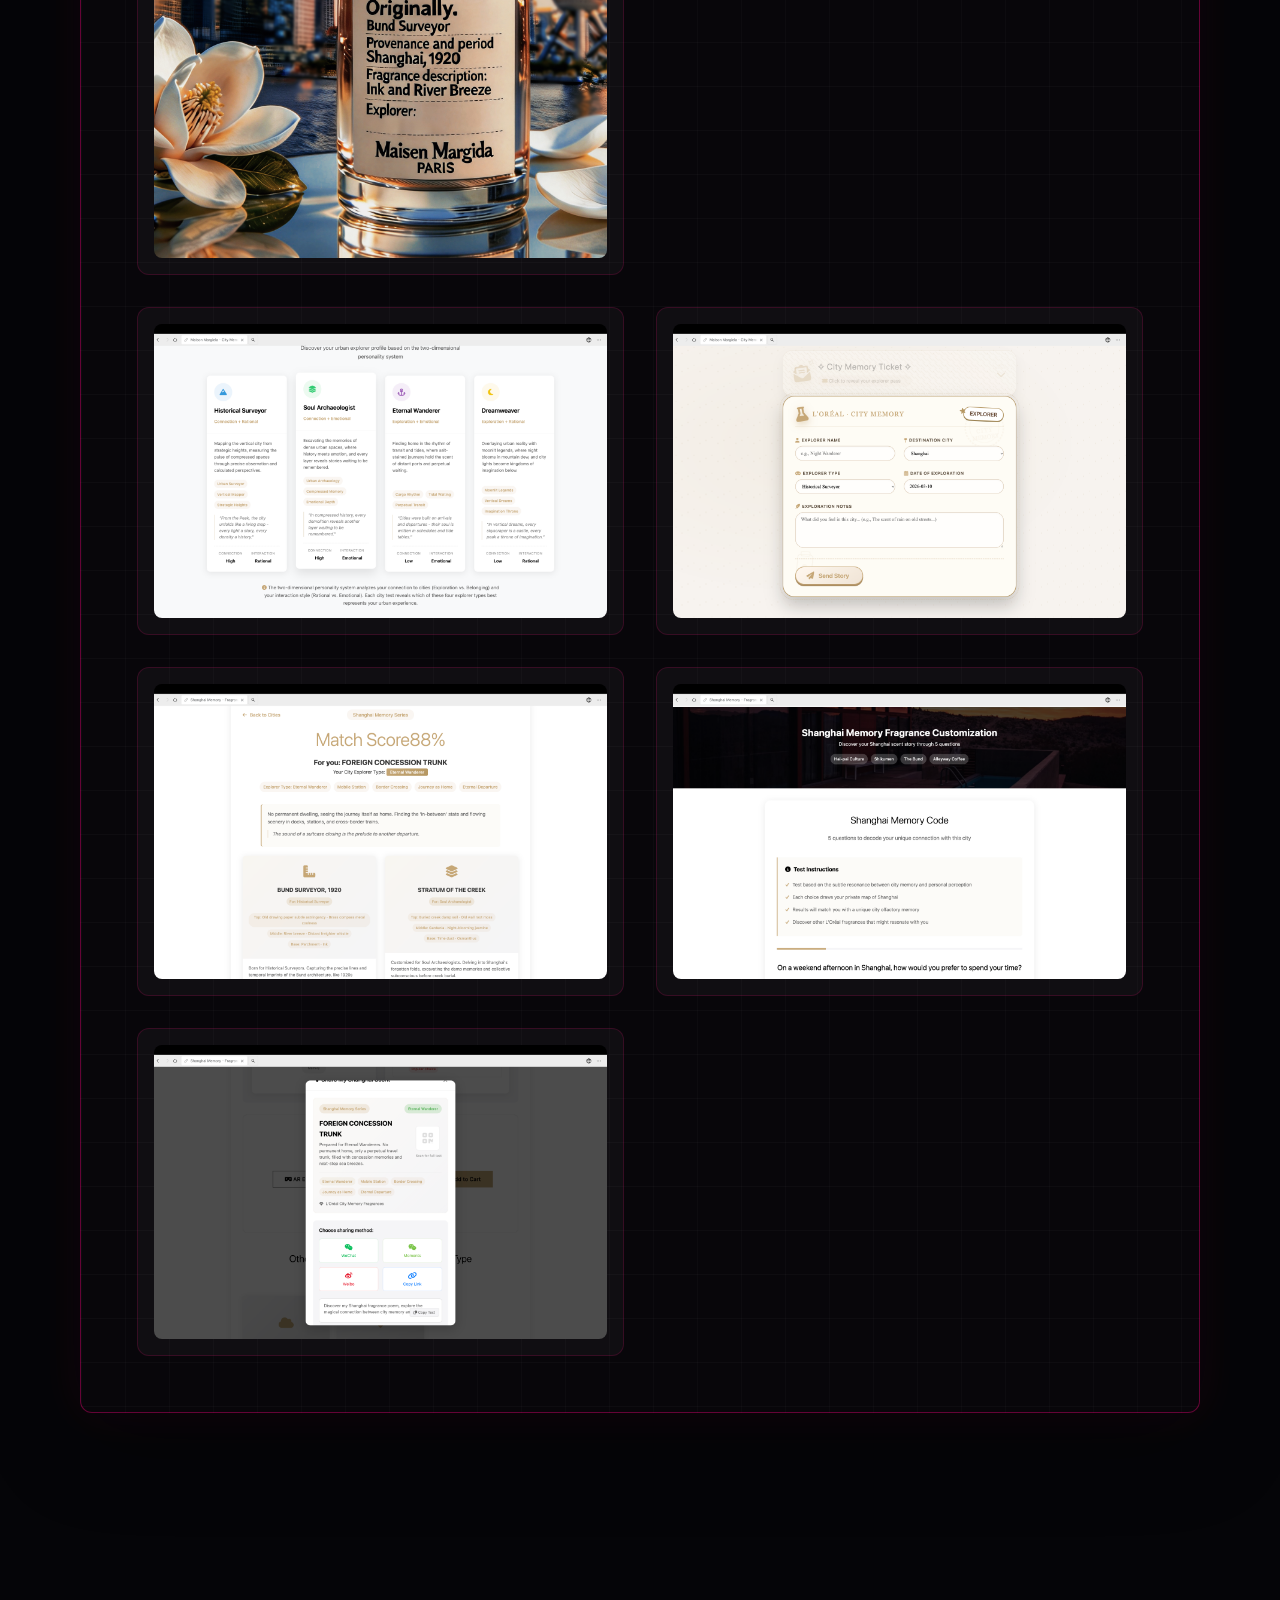
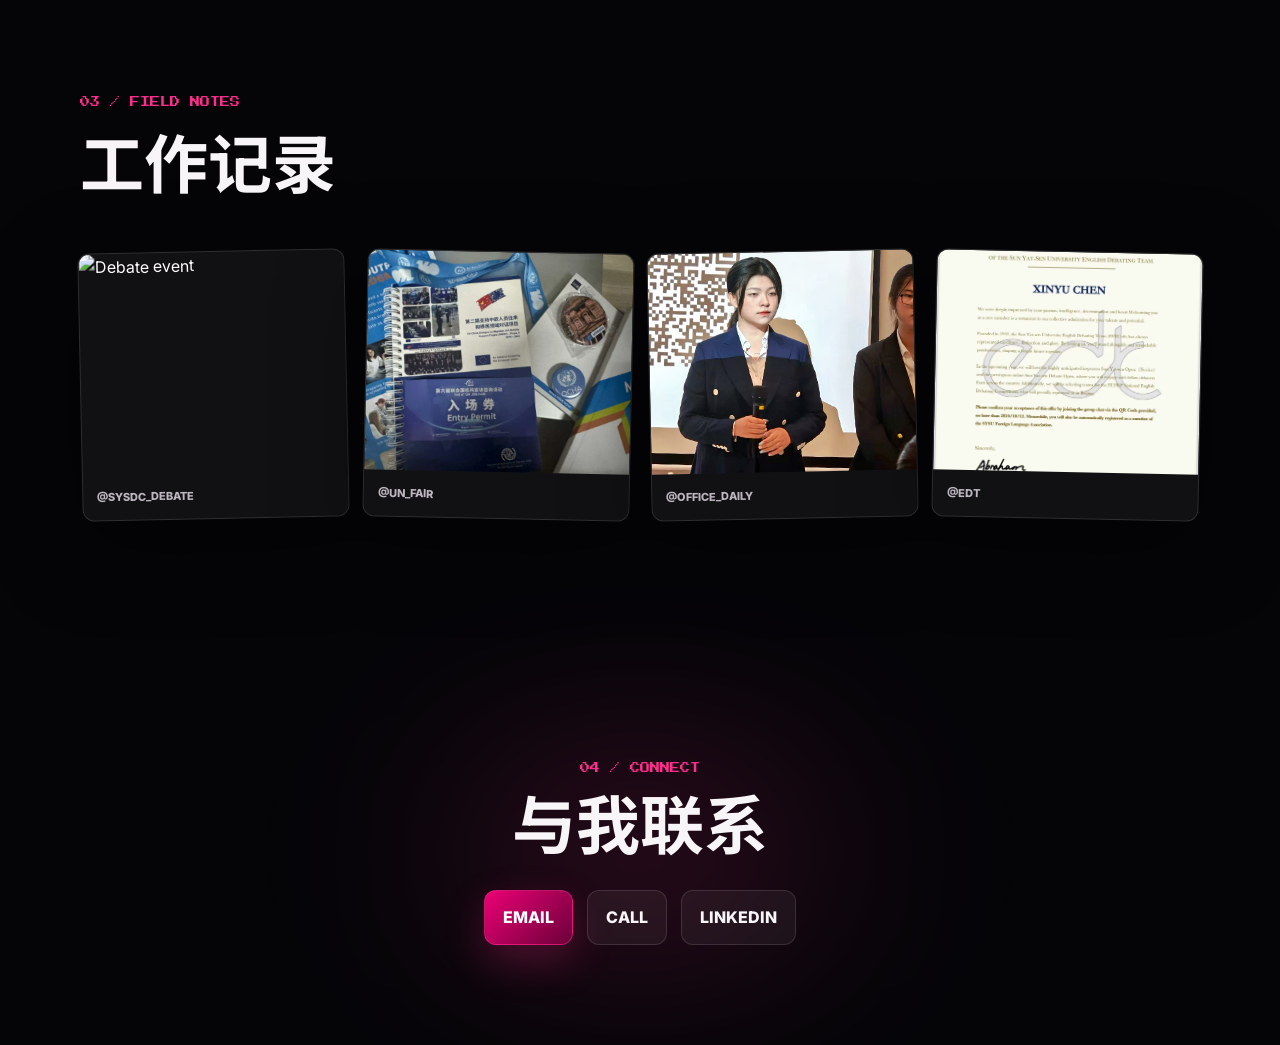
==== commit 9db1a9da: "Add files via upload" ====
--- a/index.html
+++ b/index.html
@@ -9,7 +9,7 @@
     <link rel="preconnect" href="https://fonts.googleapis.com">
     <link rel="preconnect" href="https://fonts.gstatic.com" crossorigin>
     <link href="https://fonts.googleapis.com/css2?family=Inter:wght@300;400;500;600;700;800&family=Noto+Sans+SC:wght@400;500;700&family=Press+Start+2P&display=swap" rel="stylesheet">
-    <link rel="stylesheet" href="assets/css/styles.css">
+    <link rel="stylesheet" href="assets/css/styles.css?v=20260512">
 </head>
 <body>
     <div class="loader" id="loader" aria-hidden="true">
@@ -52,10 +52,11 @@
             <div class="hero__content">
                 <div class="hero__copy">
                     <p class="eyebrow reveal-text">DIGITAL IDENTITY / PORTFOLIO</p>
-                    <h1 id="hero-name" class="hero__title" aria-label="ANNIE CHEN">
-                        <span>A</span><span>N</span><span>N</span><span>I</span><span>E</span>
-                        <span>C</span><span>H</span><span>E</span><span>N</span>
+                    <h1 id="hero-name" class="hero__title" aria-label="ANNIE CHEN 陈芯羽">
+                        <span class="hero__name-line">ANNIE</span>
+                        <span class="hero__name-line">CHEN</span>
                     </h1>
+                    <p class="hero__cn-name">陈芯羽</p>
                     <p id="hero-desc" class="hero__desc">
                         中山大学经济学本科生，具备出色的商业分析能力与跨学科技术实践背景。雅思 7.5，熟练掌握 Python 与前端开发。
                     </p>
@@ -115,11 +116,11 @@
 
         <section id="projects" class="section-shell content-section project-section" data-section>
             <div class="section-heading">
-                <p class="eyebrow">02 / CASE STUDIES</p>
+                <p class="eyebrow">02 / CASE FILES</p>
                 <h2 class="section-title" data-key="title-proj">视觉成果集</h2>
             </div>
             <div class="project-grid">
-                <article class="proj-item glass-card" data-target="#case-esg" tabindex="0" role="button" aria-label="Open ESG case study">
+                <article class="proj-item glass-card" data-target="#case-esg" tabindex="0" role="button" aria-label="Open ESG case file">
                     <div class="project-card-header">
                         <span class="project-index">01</span>
                         <span class="project-type" data-key="proj-esg-type">CASE FILE / PRODUCT</span>
@@ -133,7 +134,7 @@
                         <span class="project-enter" data-key="open-case">OPEN CASE →</span>
                     </div>
                 </article>
-                <article class="proj-item glass-card" data-target="#case-design" tabindex="0" role="button" aria-label="Open visual design case study">
+                <article class="proj-item glass-card" data-target="#case-design" tabindex="0" role="button" aria-label="Open visual design case file">
                     <div class="project-card-header">
                         <span class="project-index">02</span>
                         <span class="project-type" data-key="proj-design-type">CASE FILE / VISUAL SYSTEM</span>
@@ -147,7 +148,7 @@
                         <span class="project-enter" data-key="open-case">OPEN CASE →</span>
                     </div>
                 </article>
-                <article class="proj-item glass-card" data-target="#case-loreal" tabindex="0" role="button" aria-label="Open L'Oreal case study">
+                <article class="proj-item glass-card" data-target="#case-loreal" tabindex="0" role="button" aria-label="Open L'Oreal case file">
                     <div class="project-card-header">
                         <span class="project-index">03</span>
                         <span class="project-type" data-key="proj-loreal-type">CASE FILE / BRAND EXPERIENCE</span>
@@ -272,7 +273,7 @@
 
     <script src="https://cdn.jsdelivr.net/npm/gsap@3.12.5/dist/gsap.min.js"></script>
     <script src="https://cdn.jsdelivr.net/npm/gsap@3.12.5/dist/ScrollTrigger.min.js"></script>
-    <script src="assets/js/main.js"></script>
-    <script src="assets/js/animations.js"></script>
+    <script src="assets/js/main.js?v=20260512"></script>
+    <script src="assets/js/animations.js?v=20260512"></script>
 </body>
 </html>
--- a/assets/css/styles.css
+++ b/assets/css/styles.css
@@ -346,19 +346,35 @@
 }
 
 .hero__title {
+    display: grid;
+    gap: 0.02em;
     max-width: 760px;
     margin: 0;
-    font-size: clamp(52px, 10vw, 126px);
-    line-height: 0.88;
+    overflow-wrap: normal;
+    color: var(--text);
+    word-break: keep-all;
+}
+
+.hero__name-line {
+    display: block;
+    max-width: 100%;
+    overflow-wrap: normal;
+    white-space: nowrap;
+    font-size: clamp(56px, 10vw, 126px);
+    line-height: 0.86;
     letter-spacing: 0;
-    color: var(--text);
-    text-transform: uppercase;
-}
-
-.hero__title span {
-    display: inline-block;
-    margin-right: 0.03em;
     text-shadow: 0 0 34px rgba(255, 45, 141, 0.28);
+}
+
+.hero__cn-name {
+    margin: 18px 0 0;
+    color: var(--pink-hot);
+    font-family: "Noto Sans SC", "PingFang SC", sans-serif;
+    font-size: clamp(20px, 3vw, 34px);
+    font-weight: 700;
+    letter-spacing: 0.22em;
+    line-height: 1.1;
+    text-shadow: 0 0 24px rgba(255, 0, 127, 0.28);
 }
 
 .hero__desc {
@@ -578,17 +594,23 @@
 }
 
 .proj-item {
+    position: relative;
     min-height: 360px;
     display: flex;
     flex-direction: column;
     justify-content: space-between;
     gap: 34px;
     padding: 24px;
+    cursor: pointer;
     isolation: isolate;
     border-color: rgba(255, 0, 127, 0.18);
     background:
+        linear-gradient(rgba(255, 0, 127, 0.045) 1px, transparent 1px),
+        linear-gradient(90deg, rgba(255, 0, 127, 0.035) 1px, transparent 1px),
         linear-gradient(135deg, rgba(255, 255, 255, 0.055), rgba(255, 255, 255, 0.02)),
         rgba(10, 8, 12, 0.74);
+    background-position: 0 0, 0 0, 0 0;
+    background-size: 36px 36px, 36px 36px, auto;
     transition: transform 0.45s var(--ease-out), border-color 0.35s ease, box-shadow 0.35s ease, background-position 0.45s var(--ease-out);
 }
 
@@ -596,15 +618,36 @@
 .proj-item:focus-visible {
     transform: translateY(-6px);
     border-color: var(--pink-line);
-    box-shadow: 0 28px 80px rgba(255, 0, 127, 0.14);
+    background-position: 10px 8px, 10px 8px, 0 0;
+    box-shadow: 0 24px 70px rgba(255, 0, 127, 0.16);
     outline: none;
 }
 
+.proj-item:active {
+    transform: translateY(-2px) scale(0.995);
+}
+
+.proj-item::before,
 .proj-item::after {
     content: "";
     position: absolute;
+    pointer-events: none;
+}
+
+.proj-item::before {
+    inset: -1px;
+    z-index: -1;
+    border-radius: inherit;
+    background:
+        linear-gradient(90deg, transparent 0 32%, rgba(255, 45, 141, 0.55) 50%, transparent 68%) top left / 220% 1px no-repeat,
+        linear-gradient(180deg, transparent 0 32%, rgba(255, 45, 141, 0.38) 50%, transparent 68%) top right / 1px 220% no-repeat,
+        linear-gradient(90deg, transparent 0 32%, rgba(255, 45, 141, 0.34) 50%, transparent 68%) bottom right / 220% 1px no-repeat;
+    opacity: 0;
+    transition: opacity 0.35s ease, background-position 0.62s var(--ease-out);
+}
+
+.proj-item::after {
     inset: 10px;
-    pointer-events: none;
     border: 1px solid rgba(255, 0, 127, 0.12);
     background:
         linear-gradient(90deg, transparent 0 48%, rgba(255, 0, 127, 0.13) 50%, transparent 52%),
@@ -614,6 +657,12 @@
     transition: opacity 0.35s ease, background-position 0.55s var(--ease-out);
 }
 
+.proj-item:hover::before,
+.proj-item:focus-visible::before {
+    background-position: 100% 0, 100% 100%, 0 100%;
+    opacity: 1;
+}
+
 .proj-item:hover::after,
 .proj-item:focus-visible::after {
     background-position: 100% 0, 0 0;
@@ -638,6 +687,13 @@
 .project-index {
     color: var(--pink-hot);
     font-size: 11px;
+    text-shadow: 0 0 18px rgba(255, 0, 127, 0);
+    transition: text-shadow 0.3s ease;
+}
+
+.proj-item:hover .project-index,
+.proj-item:focus-visible .project-index {
+    text-shadow: 0 0 18px rgba(255, 0, 127, 0.54);
 }
 
 .project-type,
@@ -668,7 +724,8 @@
 
 .project-enter {
     color: var(--pink-hot) !important;
-    transition: transform 0.3s var(--ease-out);
+    display: inline-block;
+    transition: color 0.3s ease, transform 0.3s var(--ease-out);
 }
 
 .case-section {
@@ -682,6 +739,16 @@
         rgba(10, 8, 12, 0.72);
     background-size: 44px 44px;
     box-shadow: 0 24px 90px rgba(0, 0, 0, 0.42), 0 0 48px rgba(255, 0, 127, 0.08);
+    transition: border-color 0.3s ease, box-shadow 0.3s ease, background-position 0.4s var(--ease-out);
+}
+
+.case-section:hover {
+    border-color: rgba(255, 45, 141, 0.52);
+    box-shadow: 0 24px 90px rgba(0, 0, 0, 0.42), 0 0 58px rgba(255, 0, 127, 0.12);
+}
+
+.case-section--highlight {
+    animation: caseHighlight 0.9s ease both;
 }
 
 .case-header {
@@ -768,11 +835,18 @@
     height: auto;
     object-fit: contain;
     border-radius: calc(var(--radius) - 4px);
+    transform-origin: center;
+    transition: transform 0.35s var(--ease-out);
+}
+
+.case-gallery figure:hover img {
+    transform: scale(1.01);
 }
 
 .proj-item:hover .project-enter,
 .proj-item:focus-visible .project-enter {
-    transform: translateX(4px);
+    color: var(--pink-hot);
+    transform: translateX(6px);
 }
 
 .scrapbook {
@@ -861,6 +935,17 @@
 @keyframes scrollLine {
     0% { transform: translateY(-120%); }
     100% { transform: translateY(220%); }
+}
+
+@keyframes caseHighlight {
+    0% {
+        border-color: rgba(255, 45, 141, 0.9);
+        box-shadow: 0 24px 90px rgba(0, 0, 0, 0.42), 0 0 0 1px rgba(255, 45, 141, 0.48), 0 0 76px rgba(255, 0, 127, 0.24);
+    }
+    100% {
+        border-color: var(--pink-line);
+        box-shadow: 0 24px 90px rgba(0, 0, 0, 0.42), 0 0 48px rgba(255, 0, 127, 0.08);
+    }
 }
 
 @media (max-width: 900px) {
@@ -930,8 +1015,14 @@
         width: min(300px, 74vw);
     }
 
-    .hero__title {
-        font-size: clamp(44px, 16vw, 76px);
+    .hero__name-line {
+        font-size: clamp(48px, 18vw, 76px);
+        letter-spacing: 0;
+    }
+
+    .hero__cn-name {
+        font-size: clamp(18px, 6vw, 26px);
+        letter-spacing: 0.18em;
     }
 
     .card-container,
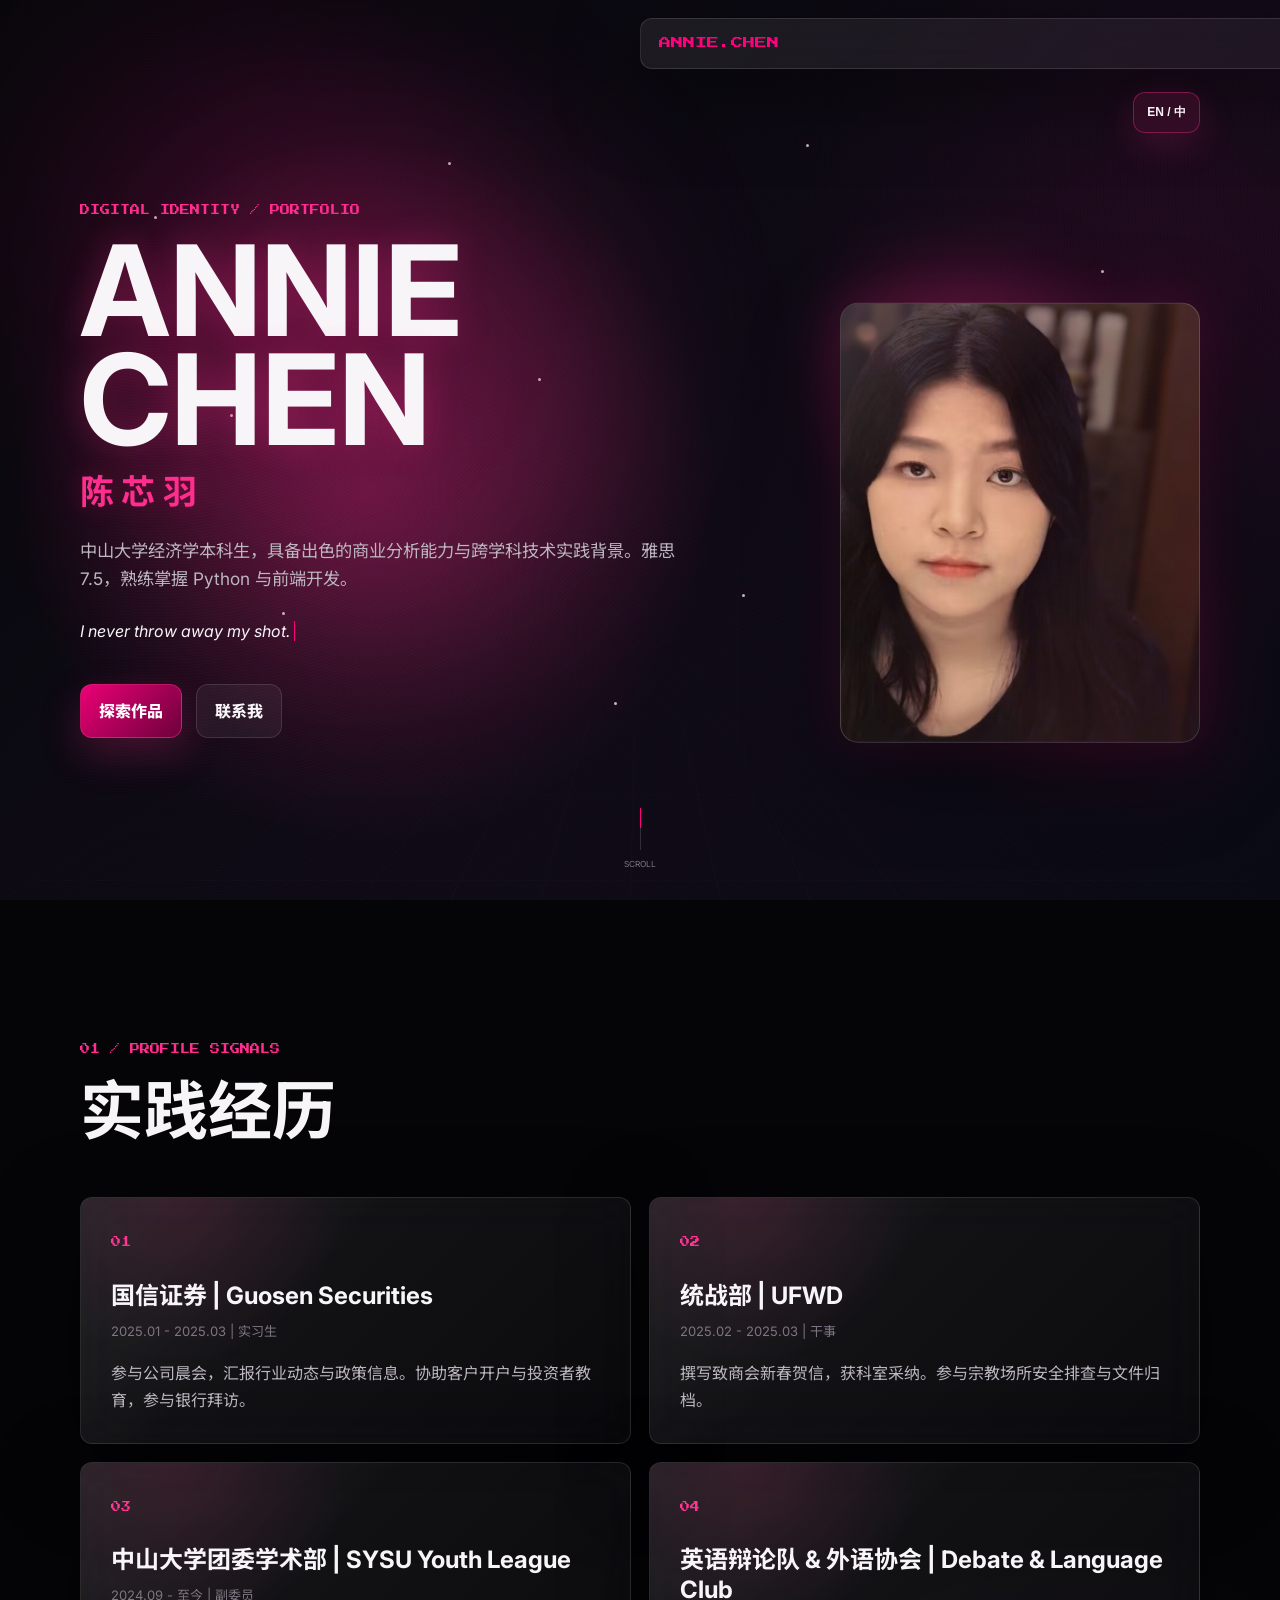
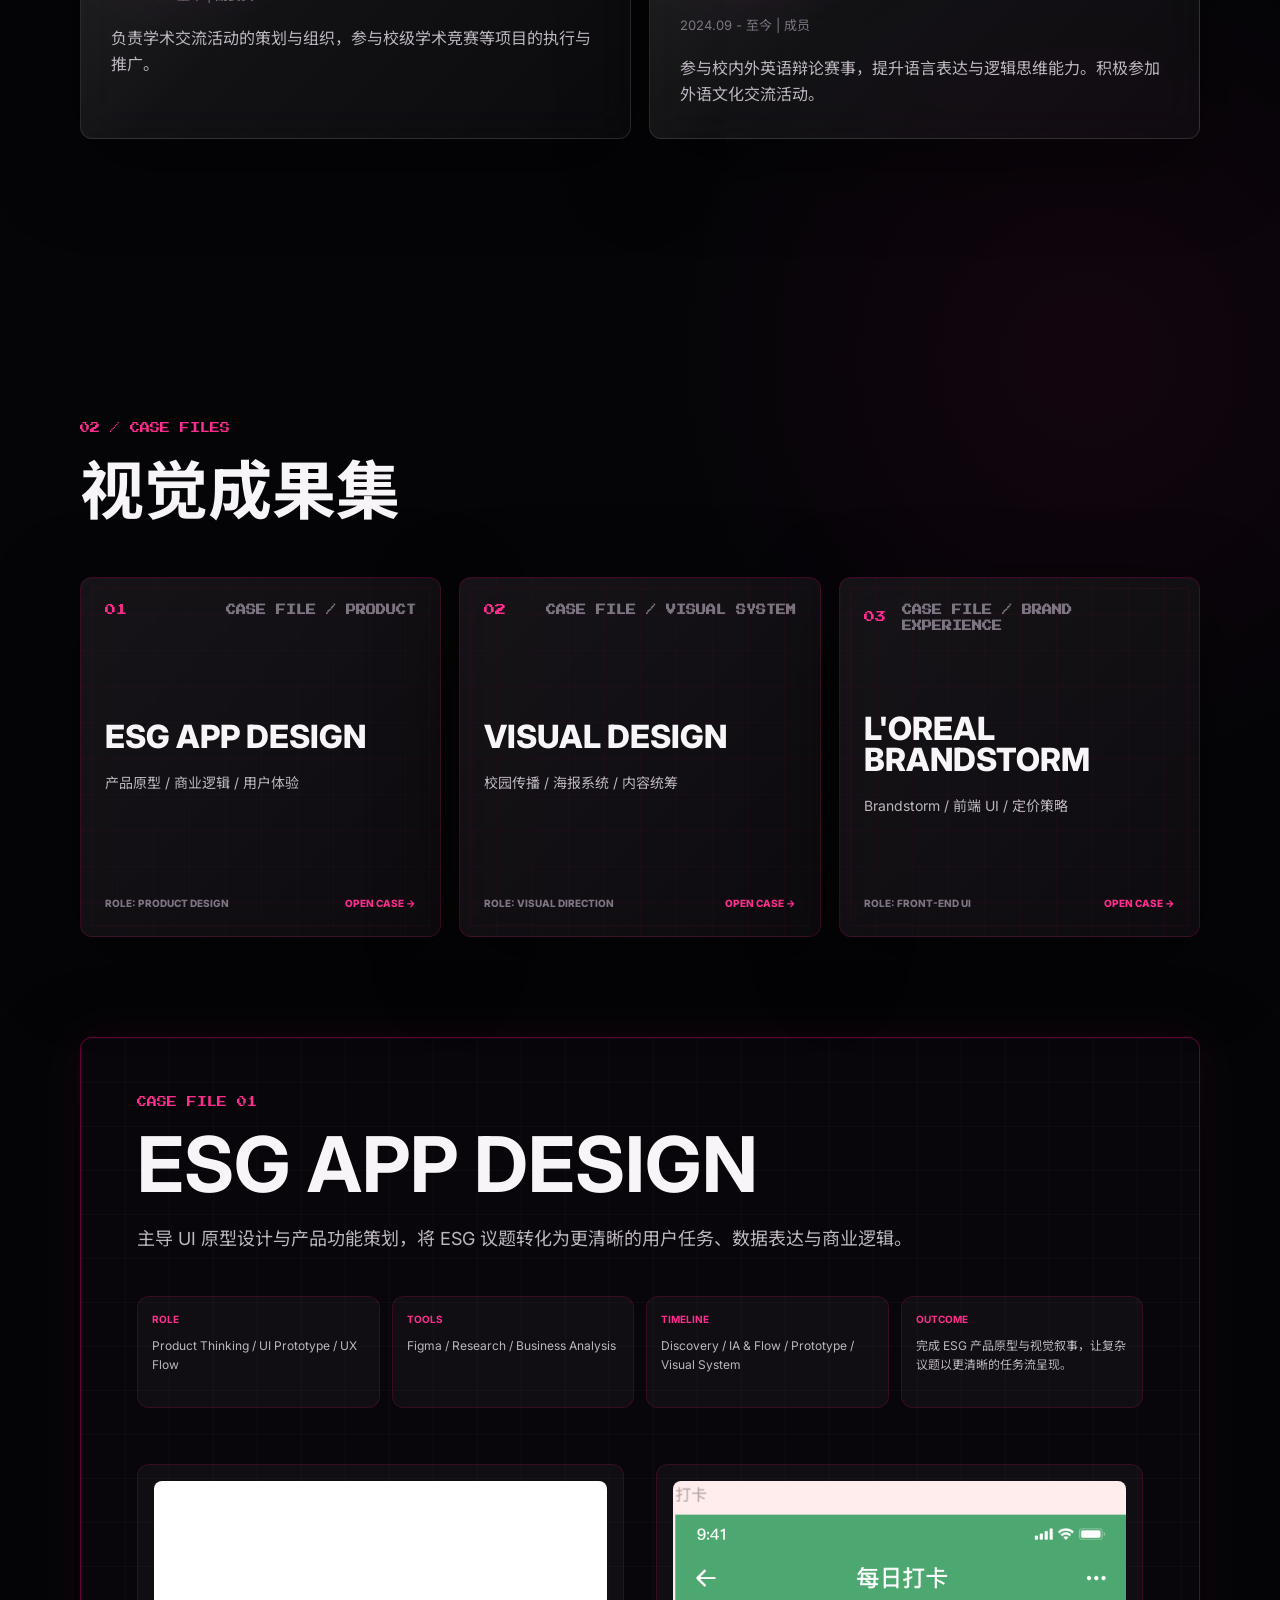
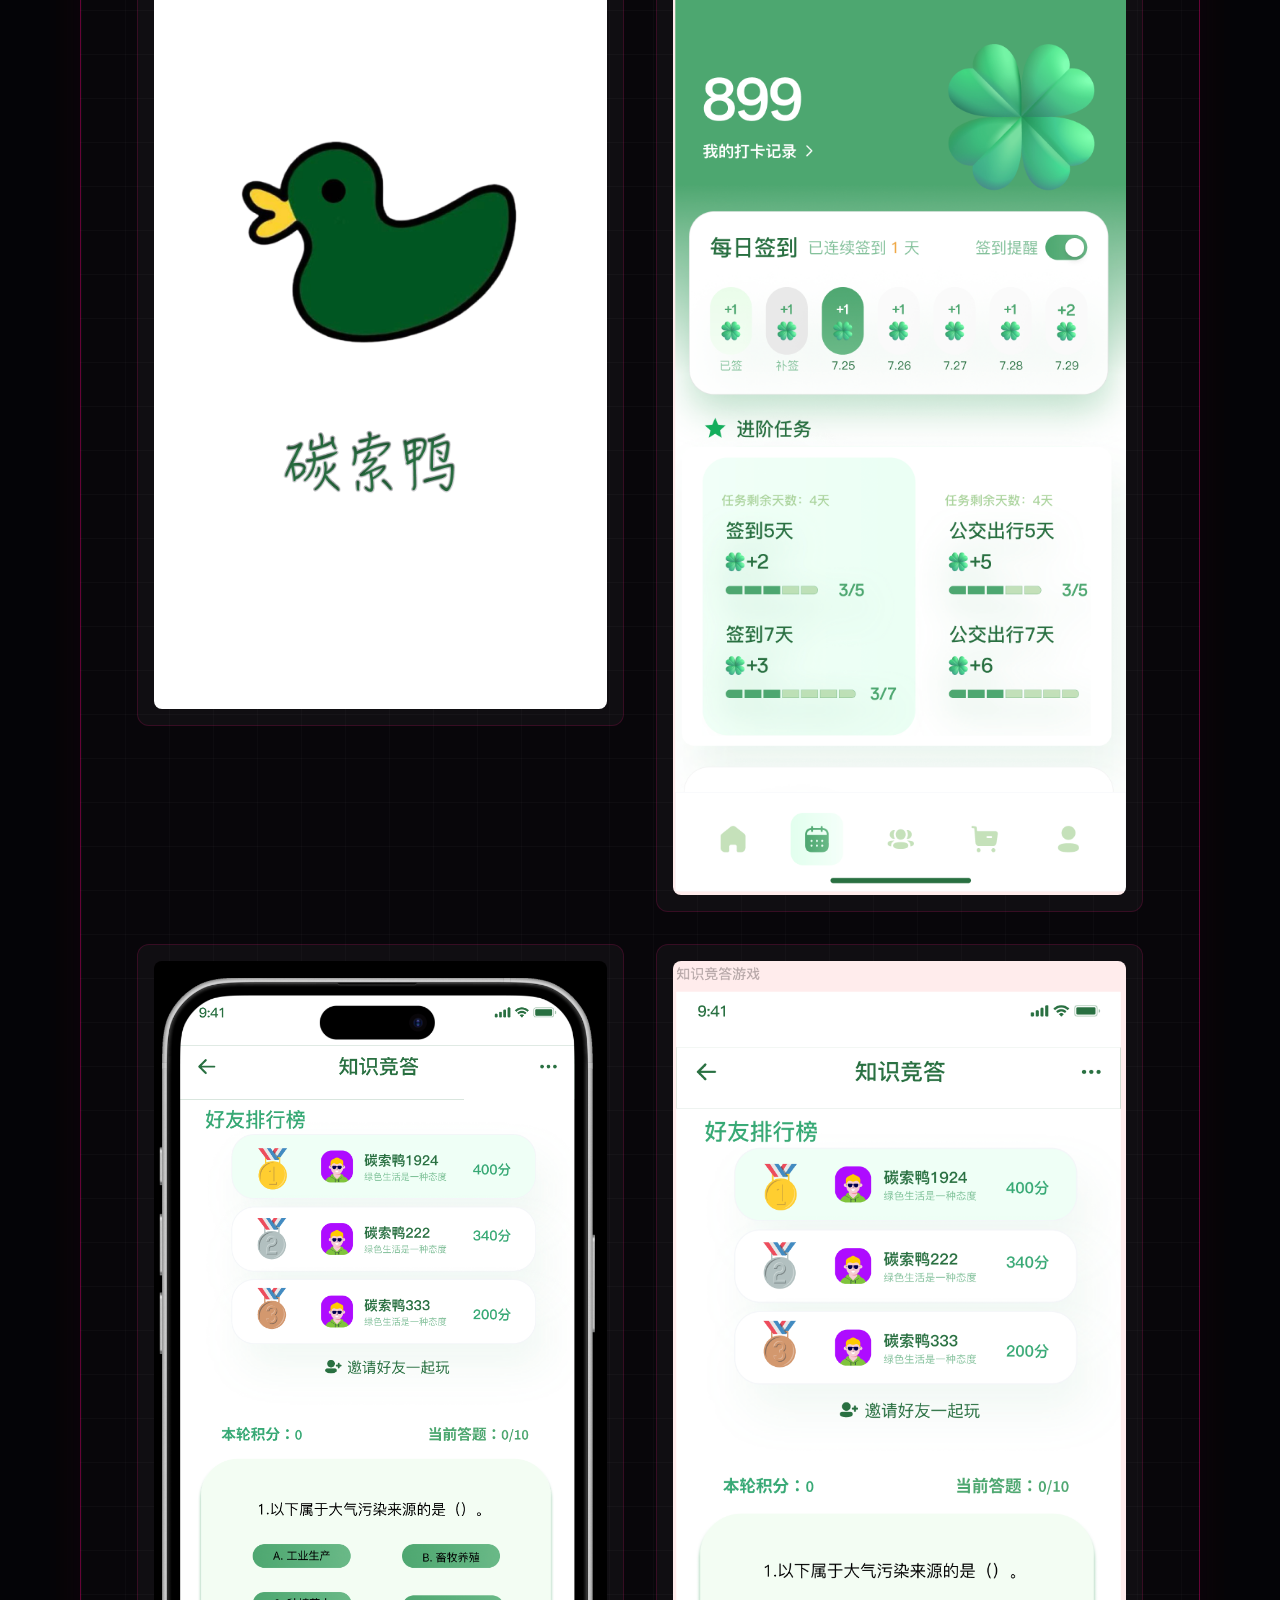
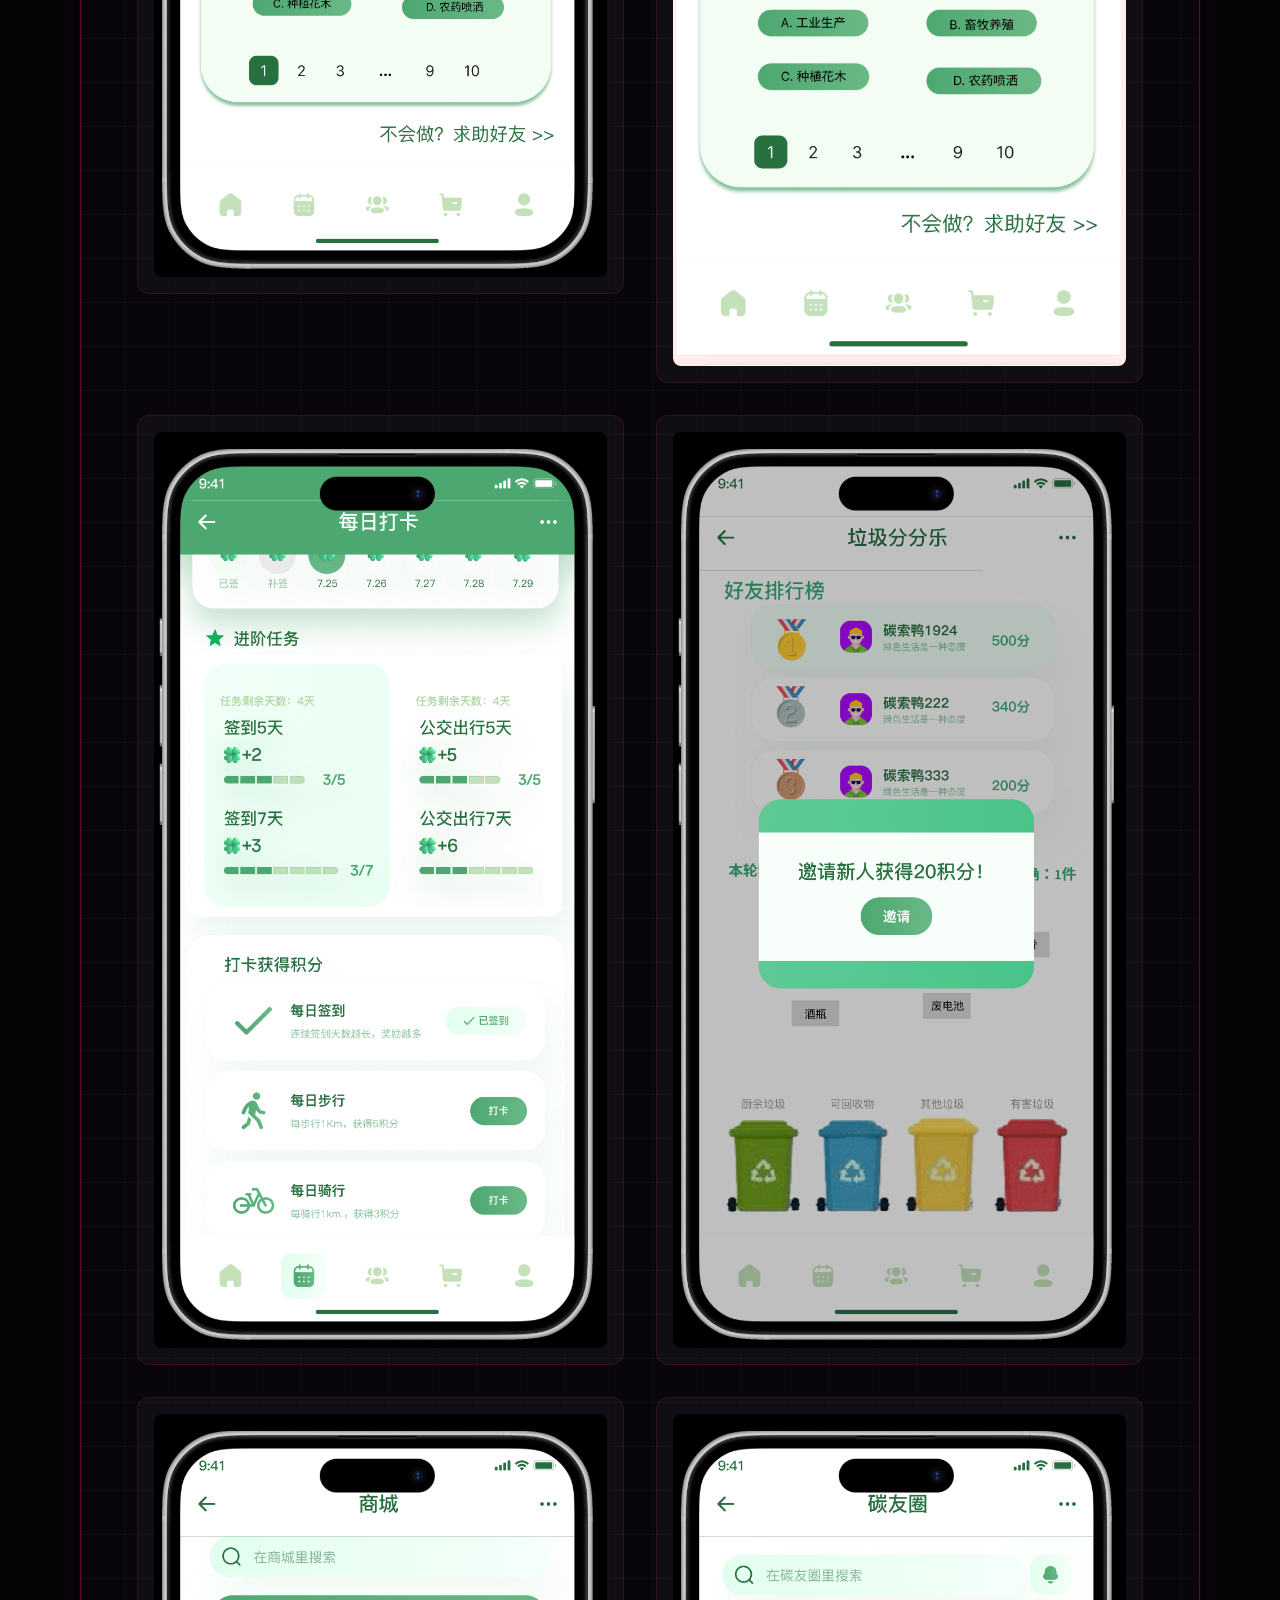
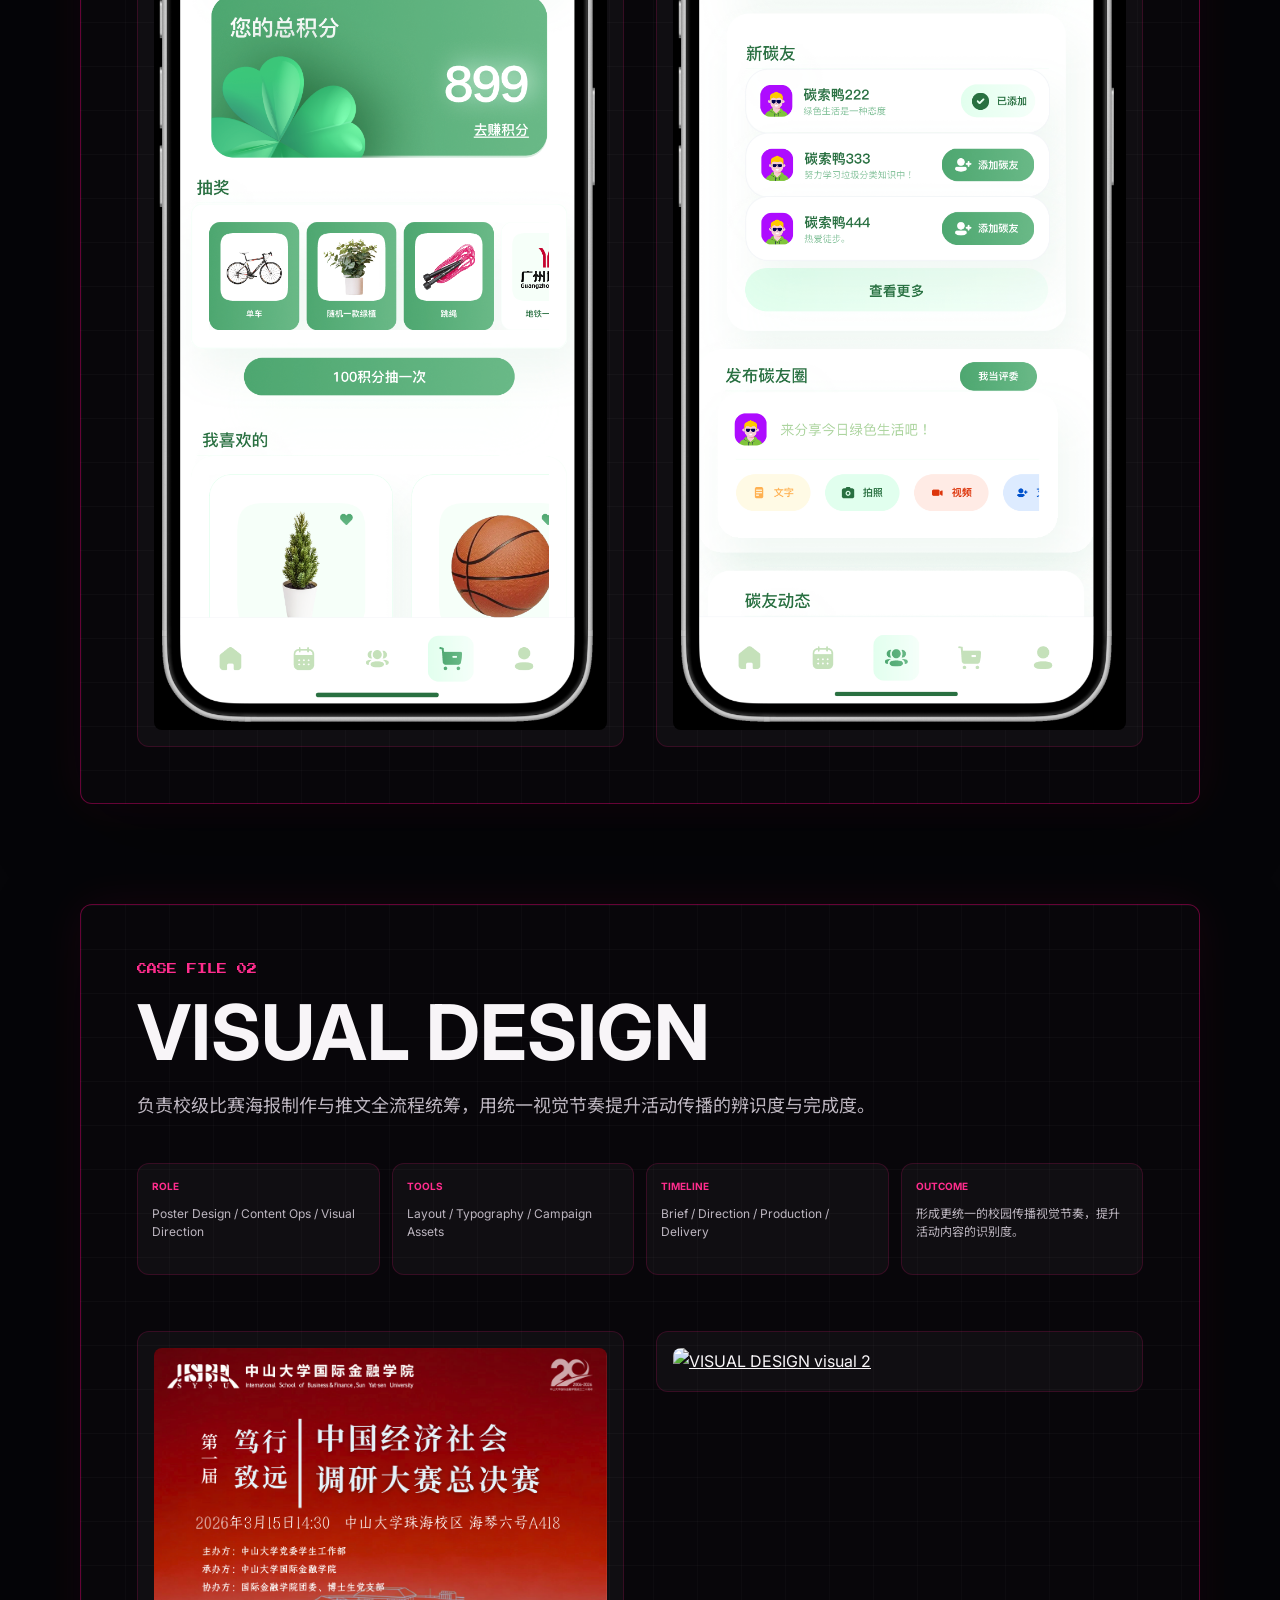
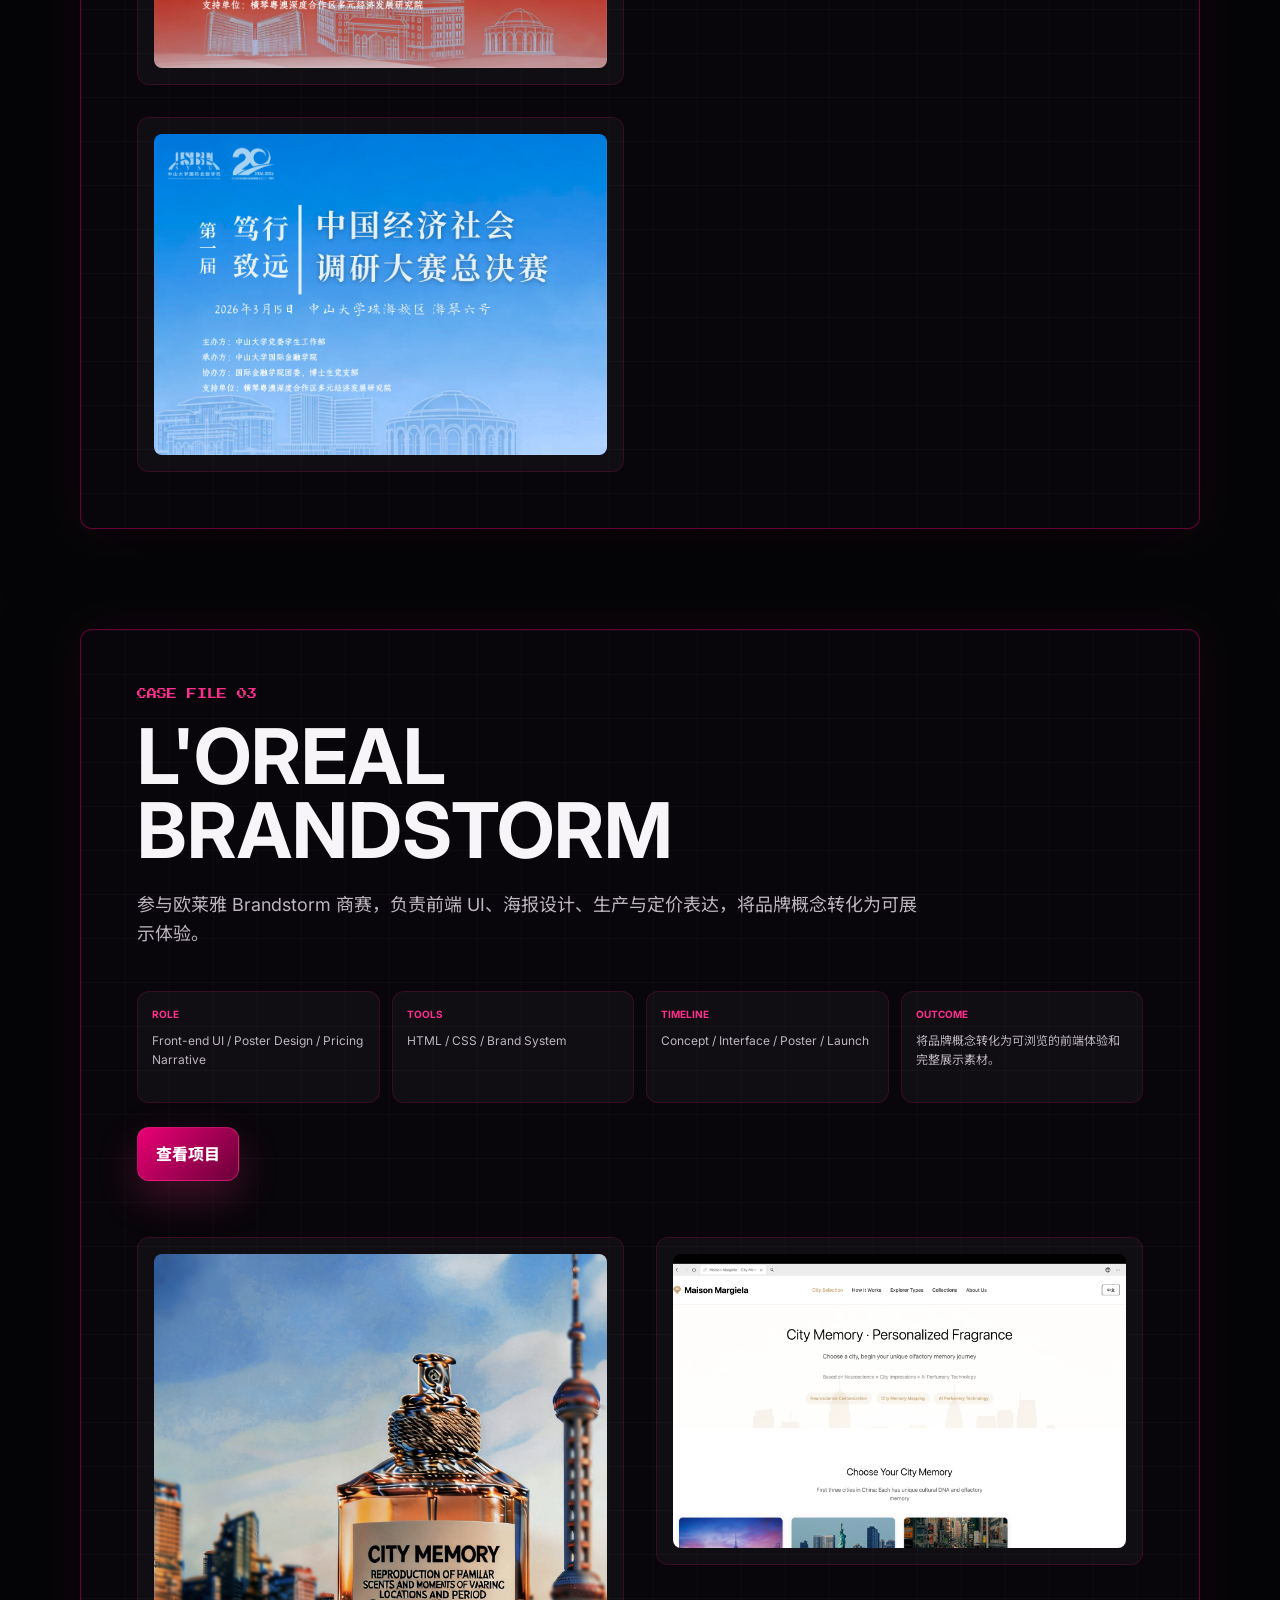
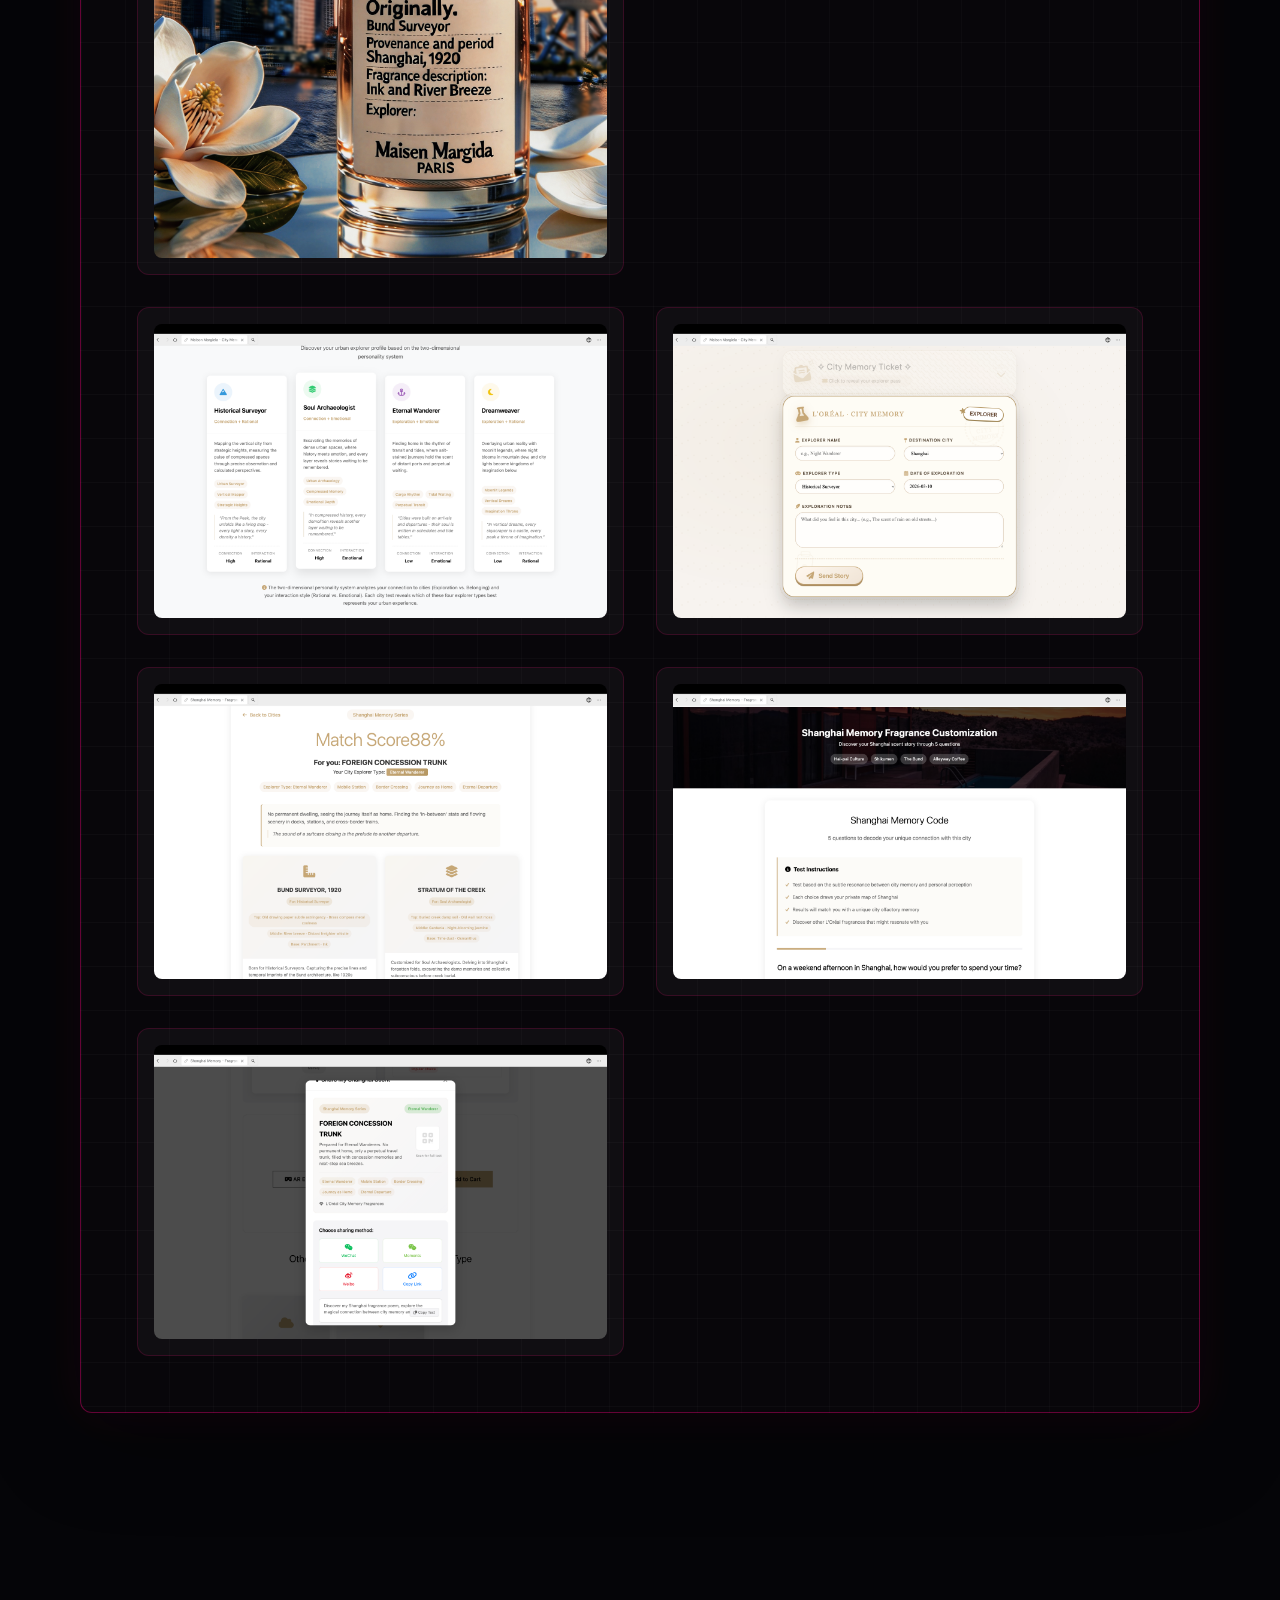
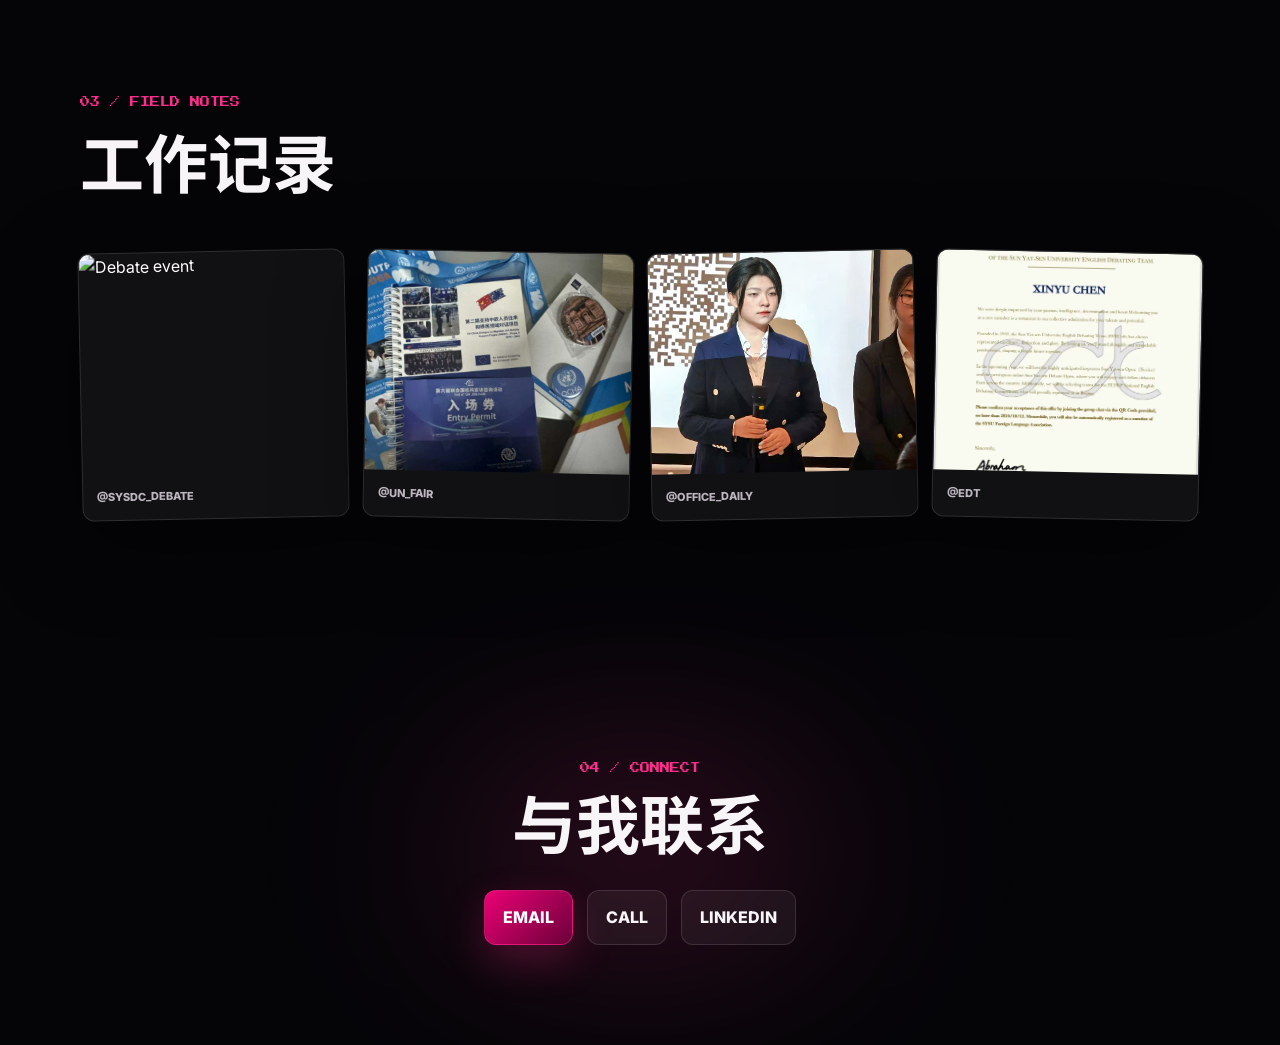
==== commit 1d978fa0: "Add files via upload" ====
--- a/index.html
+++ b/index.html
@@ -177,14 +177,14 @@
                     <div><b data-key="case-outcome">Outcome</b><span data-key="case-esg-outcome">完成 ESG 产品原型与视觉叙事，让复杂议题以更清晰的任务流呈现。</span></div>
                 </div>
                 <div class="case-gallery">
-                    <figure><img src="images/cd1.png" alt="ESG APP DESIGN visual 1" loading="lazy"></figure>
-                    <figure><img src="images/cd2.png" alt="ESG APP DESIGN visual 2" loading="lazy"></figure>
-                    <figure><img src="images/cd3.png" alt="ESG APP DESIGN visual 3" loading="lazy"></figure>
-                    <figure><img src="images/cd4.png" alt="ESG APP DESIGN visual 4" loading="lazy"></figure>
-                    <figure><img src="images/cd5.png" alt="ESG APP DESIGN visual 5" loading="lazy"></figure>
-                    <figure><img src="images/cd6.png" alt="ESG APP DESIGN visual 6" loading="lazy"></figure>
-                    <figure><img src="images/cd7.png" alt="ESG APP DESIGN visual 7" loading="lazy"></figure>
-                    <figure><img src="images/cd8.png" alt="ESG APP DESIGN visual 8" loading="lazy"></figure>
+                    <figure><a href="images/cd1.png" target="_blank" rel="noopener noreferrer"><img src="images/cd1.png" alt="ESG APP DESIGN visual 1" loading="lazy"></a></figure>
+                    <figure><a href="images/cd2.png" target="_blank" rel="noopener noreferrer"><img src="images/cd2.png" alt="ESG APP DESIGN visual 2" loading="lazy"></a></figure>
+                    <figure><a href="images/cd3.png" target="_blank" rel="noopener noreferrer"><img src="images/cd3.png" alt="ESG APP DESIGN visual 3" loading="lazy"></a></figure>
+                    <figure><a href="images/cd4.png" target="_blank" rel="noopener noreferrer"><img src="images/cd4.png" alt="ESG APP DESIGN visual 4" loading="lazy"></a></figure>
+                    <figure><a href="images/cd5.png" target="_blank" rel="noopener noreferrer"><img src="images/cd5.png" alt="ESG APP DESIGN visual 5" loading="lazy"></a></figure>
+                    <figure><a href="images/cd6.png" target="_blank" rel="noopener noreferrer"><img src="images/cd6.png" alt="ESG APP DESIGN visual 6" loading="lazy"></a></figure>
+                    <figure><a href="images/cd7.png" target="_blank" rel="noopener noreferrer"><img src="images/cd7.png" alt="ESG APP DESIGN visual 7" loading="lazy"></a></figure>
+                    <figure><a href="images/cd8.png" target="_blank" rel="noopener noreferrer"><img src="images/cd8.png" alt="ESG APP DESIGN visual 8" loading="lazy"></a></figure>
                 </div>
             </section>
 
@@ -201,9 +201,9 @@
                     <div><b data-key="case-outcome">Outcome</b><span data-key="case-design-outcome">形成更统一的校园传播视觉节奏，提升活动内容的识别度。</span></div>
                 </div>
                 <div class="case-gallery">
-                    <figure><img src="images/1.png" alt="VISUAL DESIGN visual 1" loading="lazy"></figure>
-                    <figure><img src="images/笃行致远.png" alt="VISUAL DESIGN visual 2" loading="lazy"></figure>
-                    <figure><img src="images/第一届.png" alt="VISUAL DESIGN visual 3" loading="lazy"></figure>
+                    <figure><a href="images/1.png" target="_blank" rel="noopener noreferrer"><img src="images/1.png" alt="VISUAL DESIGN visual 1" loading="lazy"></a></figure>
+                    <figure><a href="images/笃行致远.png" target="_blank" rel="noopener noreferrer"><img src="images/笃行致远.png" alt="VISUAL DESIGN visual 2" loading="lazy"></a></figure>
+                    <figure><a href="images/第一届.png" target="_blank" rel="noopener noreferrer"><img src="images/第一届.png" alt="VISUAL DESIGN visual 3" loading="lazy"></a></figure>
                 </div>
             </section>
 
@@ -223,13 +223,13 @@
                     <a href="https://annie-025.github.io/City_scent/" target="_blank" rel="noopener noreferrer" class="btn btn--primary" data-key="view-project">查看项目</a>
                 </div>
                 <div class="case-gallery">
-                    <figure><img src="images/loreal.jpg" alt="L'OREAL BRANDSTORM visual 1" loading="lazy"></figure>
-                    <figure><img src="images/lr1.png" alt="L'OREAL BRANDSTORM visual 2" loading="lazy"></figure>
-                    <figure><img src="images/lr2.png" alt="L'OREAL BRANDSTORM visual 3" loading="lazy"></figure>
-                    <figure><img src="images/lr3.png" alt="L'OREAL BRANDSTORM visual 4" loading="lazy"></figure>
-                    <figure><img src="images/lr4.png" alt="L'OREAL BRANDSTORM visual 5" loading="lazy"></figure>
-                    <figure><img src="images/lr5.png" alt="L'OREAL BRANDSTORM visual 6" loading="lazy"></figure>
-                    <figure><img src="images/lr6.png" alt="L'OREAL BRANDSTORM visual 7" loading="lazy"></figure>
+                    <figure><a href="images/loreal.jpg" target="_blank" rel="noopener noreferrer"><img src="images/loreal.jpg" alt="L'OREAL BRANDSTORM visual 1" loading="lazy"></a></figure>
+                    <figure><a href="images/lr1.png" target="_blank" rel="noopener noreferrer"><img src="images/lr1.png" alt="L'OREAL BRANDSTORM visual 2" loading="lazy"></a></figure>
+                    <figure><a href="images/lr2.png" target="_blank" rel="noopener noreferrer"><img src="images/lr2.png" alt="L'OREAL BRANDSTORM visual 3" loading="lazy"></a></figure>
+                    <figure><a href="images/lr3.png" target="_blank" rel="noopener noreferrer"><img src="images/lr3.png" alt="L'OREAL BRANDSTORM visual 4" loading="lazy"></a></figure>
+                    <figure><a href="images/lr4.png" target="_blank" rel="noopener noreferrer"><img src="images/lr4.png" alt="L'OREAL BRANDSTORM visual 5" loading="lazy"></a></figure>
+                    <figure><a href="images/lr5.png" target="_blank" rel="noopener noreferrer"><img src="images/lr5.png" alt="L'OREAL BRANDSTORM visual 6" loading="lazy"></a></figure>
+                    <figure><a href="images/lr6.png" target="_blank" rel="noopener noreferrer"><img src="images/lr6.png" alt="L'OREAL BRANDSTORM visual 7" loading="lazy"></a></figure>
                 </div>
             </section>
         </section>
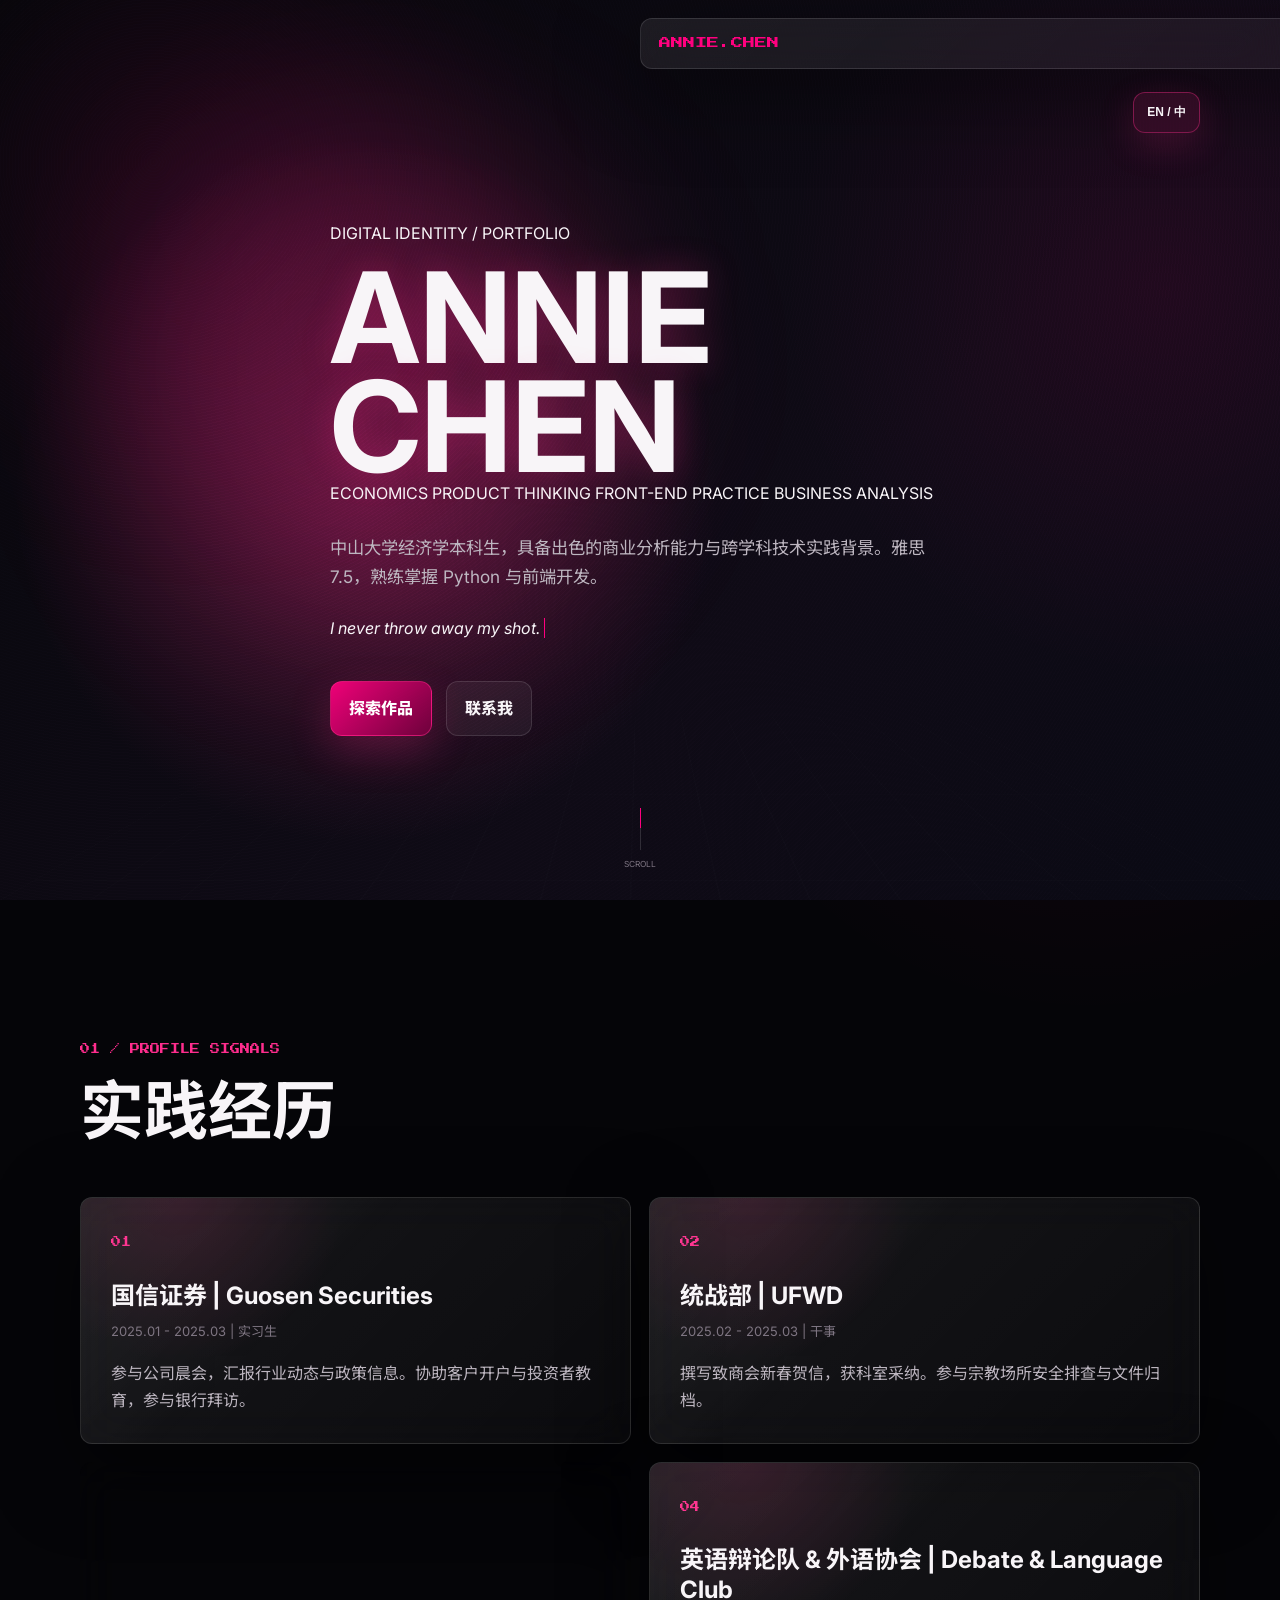
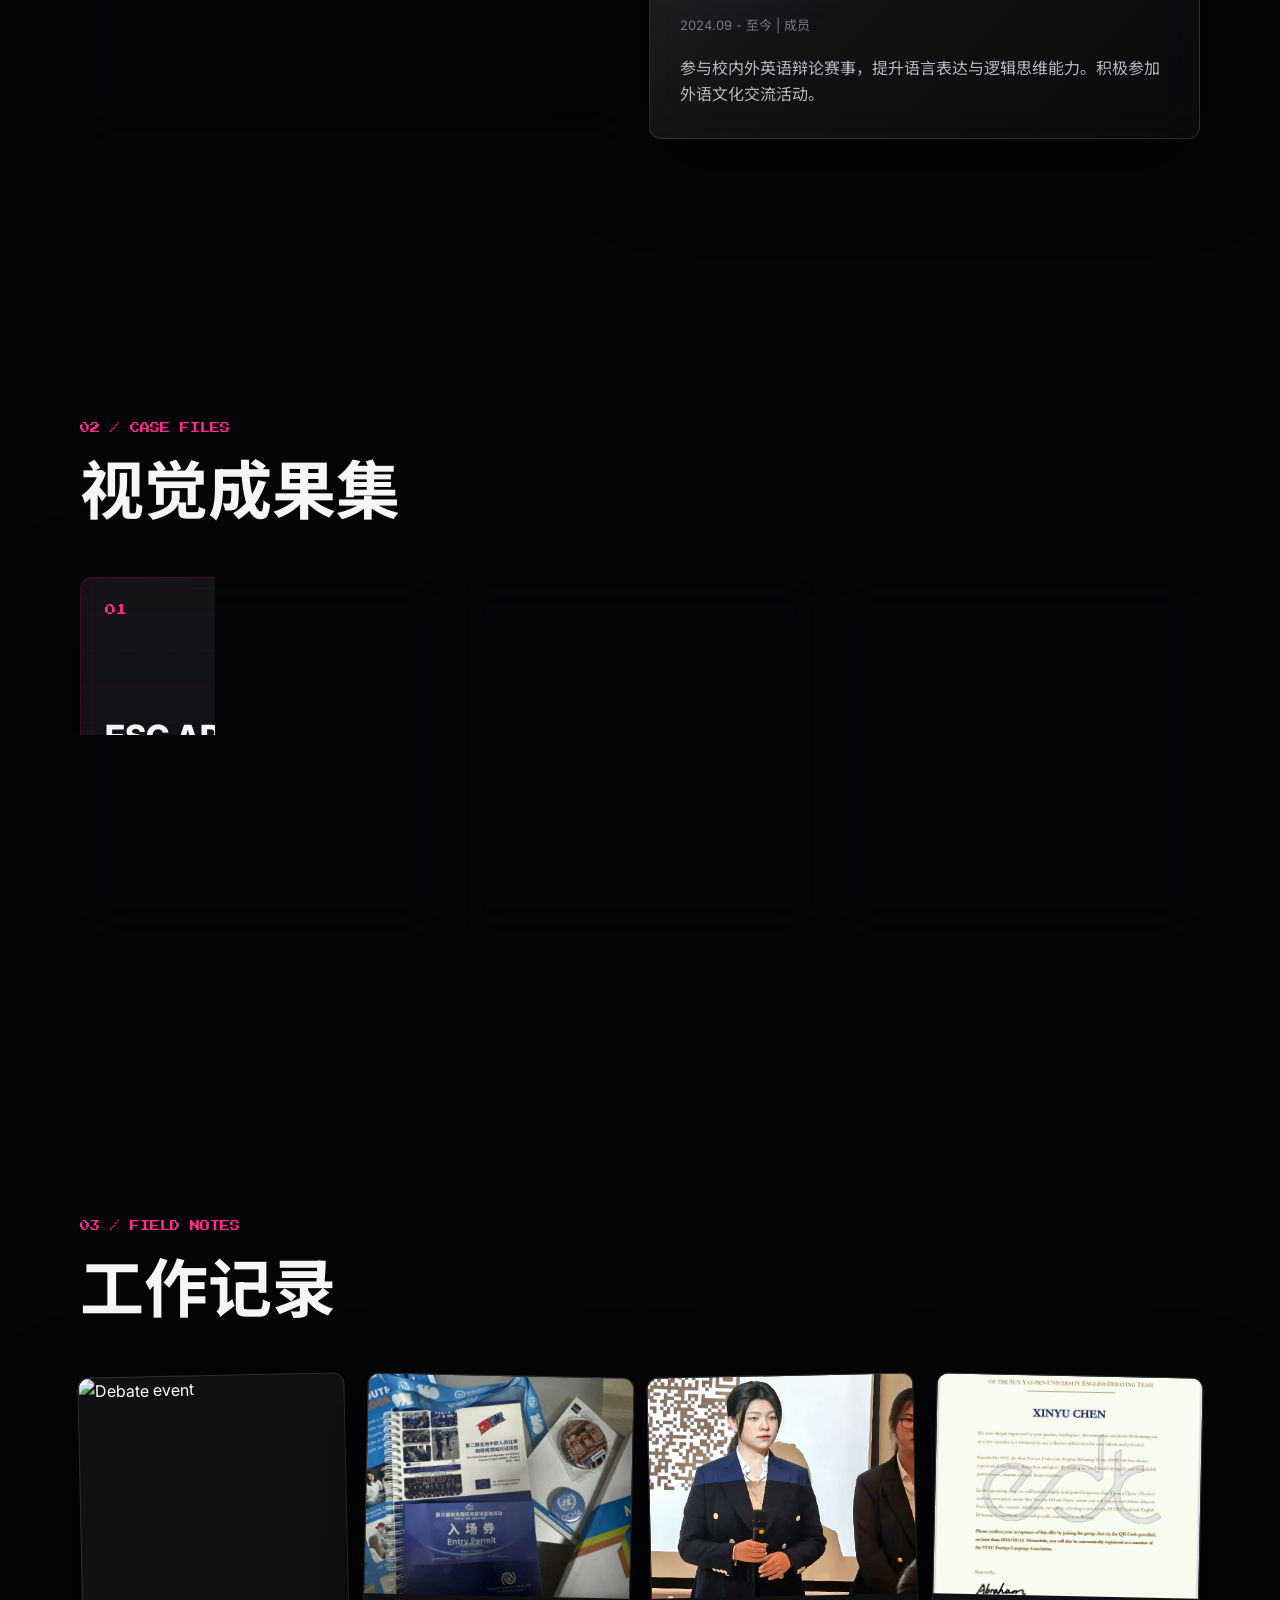
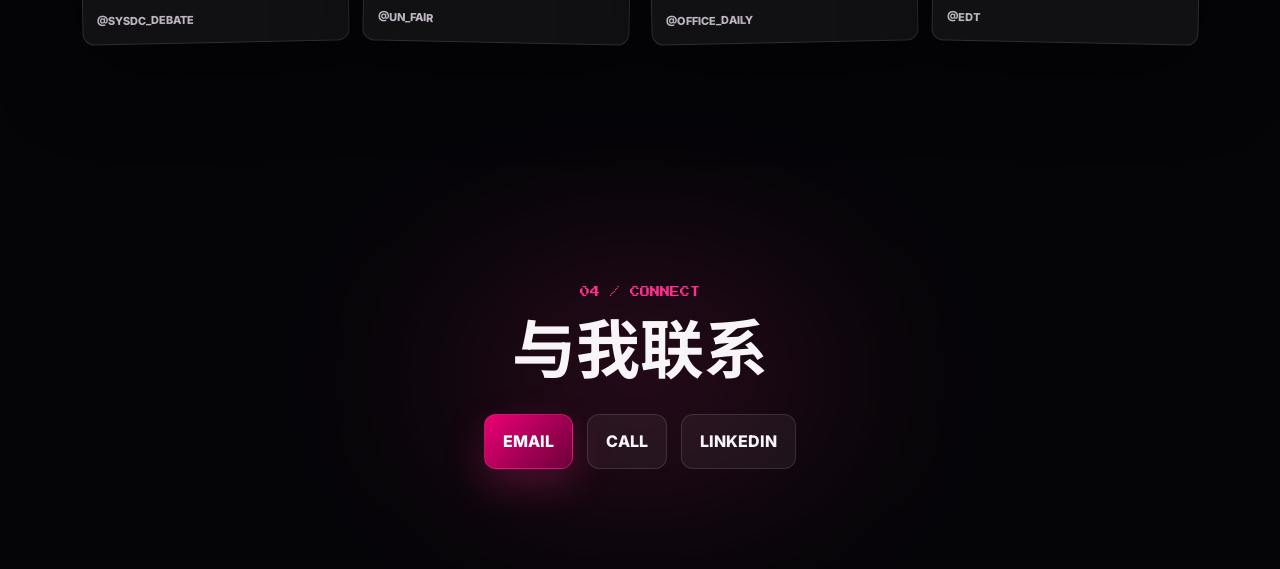
==== commit 8a42aea4: "Add files via upload" ====
--- a/index.html
+++ b/index.html
@@ -41,37 +41,31 @@
                 <div class="hero__gradient"></div>
                 <div class="hero__grid"></div>
                 <div class="hero__noise"></div>
-                <div class="hero__particles">
-                    <span></span><span></span><span></span><span></span><span></span><span></span>
-                    <span></span><span></span><span></span><span></span><span></span><span></span>
-                </div>
                 <div class="hero__light hero__light--one"></div>
                 <div class="hero__light hero__light--two"></div>
-            </div>
-
-            <div class="hero__content">
-                <div class="hero__copy">
-                    <p class="eyebrow reveal-text">DIGITAL IDENTITY / PORTFOLIO</p>
-                    <h1 id="hero-name" class="hero__title" aria-label="ANNIE CHEN 陈芯羽">
-                        <span class="hero__name-line">ANNIE</span>
-                        <span class="hero__name-line">CHEN</span>
-                    </h1>
-                    <p class="hero__cn-name">陈芯羽</p>
-                    <p id="hero-desc" class="hero__desc">
-                        中山大学经济学本科生，具备出色的商业分析能力与跨学科技术实践背景。雅思 7.5，熟练掌握 Python 与前端开发。
-                    </p>
-                    <p class="motto" data-motto="I never throw away my shot."><span></span></p>
-                    <div class="hero__actions">
-                        <a class="btn btn--primary" href="#projects" data-key="hero-cta">探索作品</a>
-                        <a class="btn btn--ghost" href="mailto:chenxy2267@mail2.sysu.edu.cn" data-key="hero-mail">联系我</a>
-                    </div>
-                </div>
-
-                <div class="hero__portrait-motion">
-                    <div class="hero__portrait-wrap" data-parallax-depth="34">
-                        <div class="hero__portrait-glow"></div>
-                        <div class="hero-img" role="img" aria-label="Annie Chen portrait"></div>
-                    </div>
+                <div class="hero__coord hero__coord--one">SYSU / 23.10N 113.18E</div>
+                <div class="hero__coord hero__coord--two">IDENTITY ARCHIVE / 2026</div>
+            </div>
+
+            <div class="hero__identity">
+                <p class="hero__kicker reveal-text">DIGITAL IDENTITY / PORTFOLIO</p>
+                <h1 id="hero-name" class="hero__title" aria-label="ANNIE CHEN">
+                    <span class="hero__name-line">ANNIE</span>
+                    <span class="hero__name-line">CHEN</span>
+                </h1>
+                <div class="hero__meta" aria-label="Identity signals">
+                    <span>ECONOMICS</span>
+                    <span>PRODUCT THINKING</span>
+                    <span>FRONT-END PRACTICE</span>
+                    <span>BUSINESS ANALYSIS</span>
+                </div>
+                <p id="hero-desc" class="hero__desc">
+                    中山大学经济学本科生，具备商业分析能力与跨学科技术实践背景。关注产品、策略与前端表达。
+                </p>
+                <p class="motto" data-motto="I never throw away my shot."><span></span></p>
+                <div class="hero__actions">
+                    <a class="btn btn--primary" href="#projects" data-key="hero-cta">探索作品</a>
+                    <a class="btn btn--ghost" href="mailto:chenxy2267@mail2.sysu.edu.cn" data-key="hero-mail">联系我</a>
                 </div>
             </div>
 
@@ -120,7 +114,7 @@
                 <h2 class="section-title" data-key="title-proj">视觉成果集</h2>
             </div>
             <div class="project-grid">
-                <article class="proj-item glass-card" data-target="#case-esg" tabindex="0" role="button" aria-label="Open ESG case file">
+                <article class="proj-item glass-card" data-target="#case-esg" tabindex="0" role="button" aria-label="Open ESG case file" aria-controls="case-esg" aria-expanded="false">
                     <div class="project-card-header">
                         <span class="project-index">01</span>
                         <span class="project-type" data-key="proj-esg-type">CASE FILE / PRODUCT</span>
@@ -134,7 +128,7 @@
                         <span class="project-enter" data-key="open-case">OPEN CASE →</span>
                     </div>
                 </article>
-                <article class="proj-item glass-card" data-target="#case-design" tabindex="0" role="button" aria-label="Open visual design case file">
+                <article class="proj-item glass-card" data-target="#case-design" tabindex="0" role="button" aria-label="Open visual design case file" aria-controls="case-design" aria-expanded="false">
                     <div class="project-card-header">
                         <span class="project-index">02</span>
                         <span class="project-type" data-key="proj-design-type">CASE FILE / VISUAL SYSTEM</span>
@@ -148,7 +142,7 @@
                         <span class="project-enter" data-key="open-case">OPEN CASE →</span>
                     </div>
                 </article>
-                <article class="proj-item glass-card" data-target="#case-loreal" tabindex="0" role="button" aria-label="Open L'Oreal case file">
+                <article class="proj-item glass-card" data-target="#case-loreal" tabindex="0" role="button" aria-label="Open L'Oreal case file" aria-controls="case-loreal" aria-expanded="false">
                     <div class="project-card-header">
                         <span class="project-index">03</span>
                         <span class="project-type" data-key="proj-loreal-type">CASE FILE / BRAND EXPERIENCE</span>
@@ -164,7 +158,7 @@
                 </article>
             </div>
 
-            <section id="case-esg" class="case-section" data-section>
+            <section id="case-esg" class="case-section" data-section hidden>
                 <div class="case-header">
                     <p class="eyebrow">CASE FILE 01</p>
                     <h3>ESG APP DESIGN</h3>
@@ -188,7 +182,7 @@
                 </div>
             </section>
 
-            <section id="case-design" class="case-section" data-section>
+            <section id="case-design" class="case-section" data-section hidden>
                 <div class="case-header">
                     <p class="eyebrow">CASE FILE 02</p>
                     <h3>VISUAL DESIGN</h3>
@@ -207,7 +201,7 @@
                 </div>
             </section>
 
-            <section id="case-loreal" class="case-section" data-section>
+            <section id="case-loreal" class="case-section" data-section hidden>
                 <div class="case-header">
                     <p class="eyebrow">CASE FILE 03</p>
                     <h3>L'OREAL BRANDSTORM</h3>
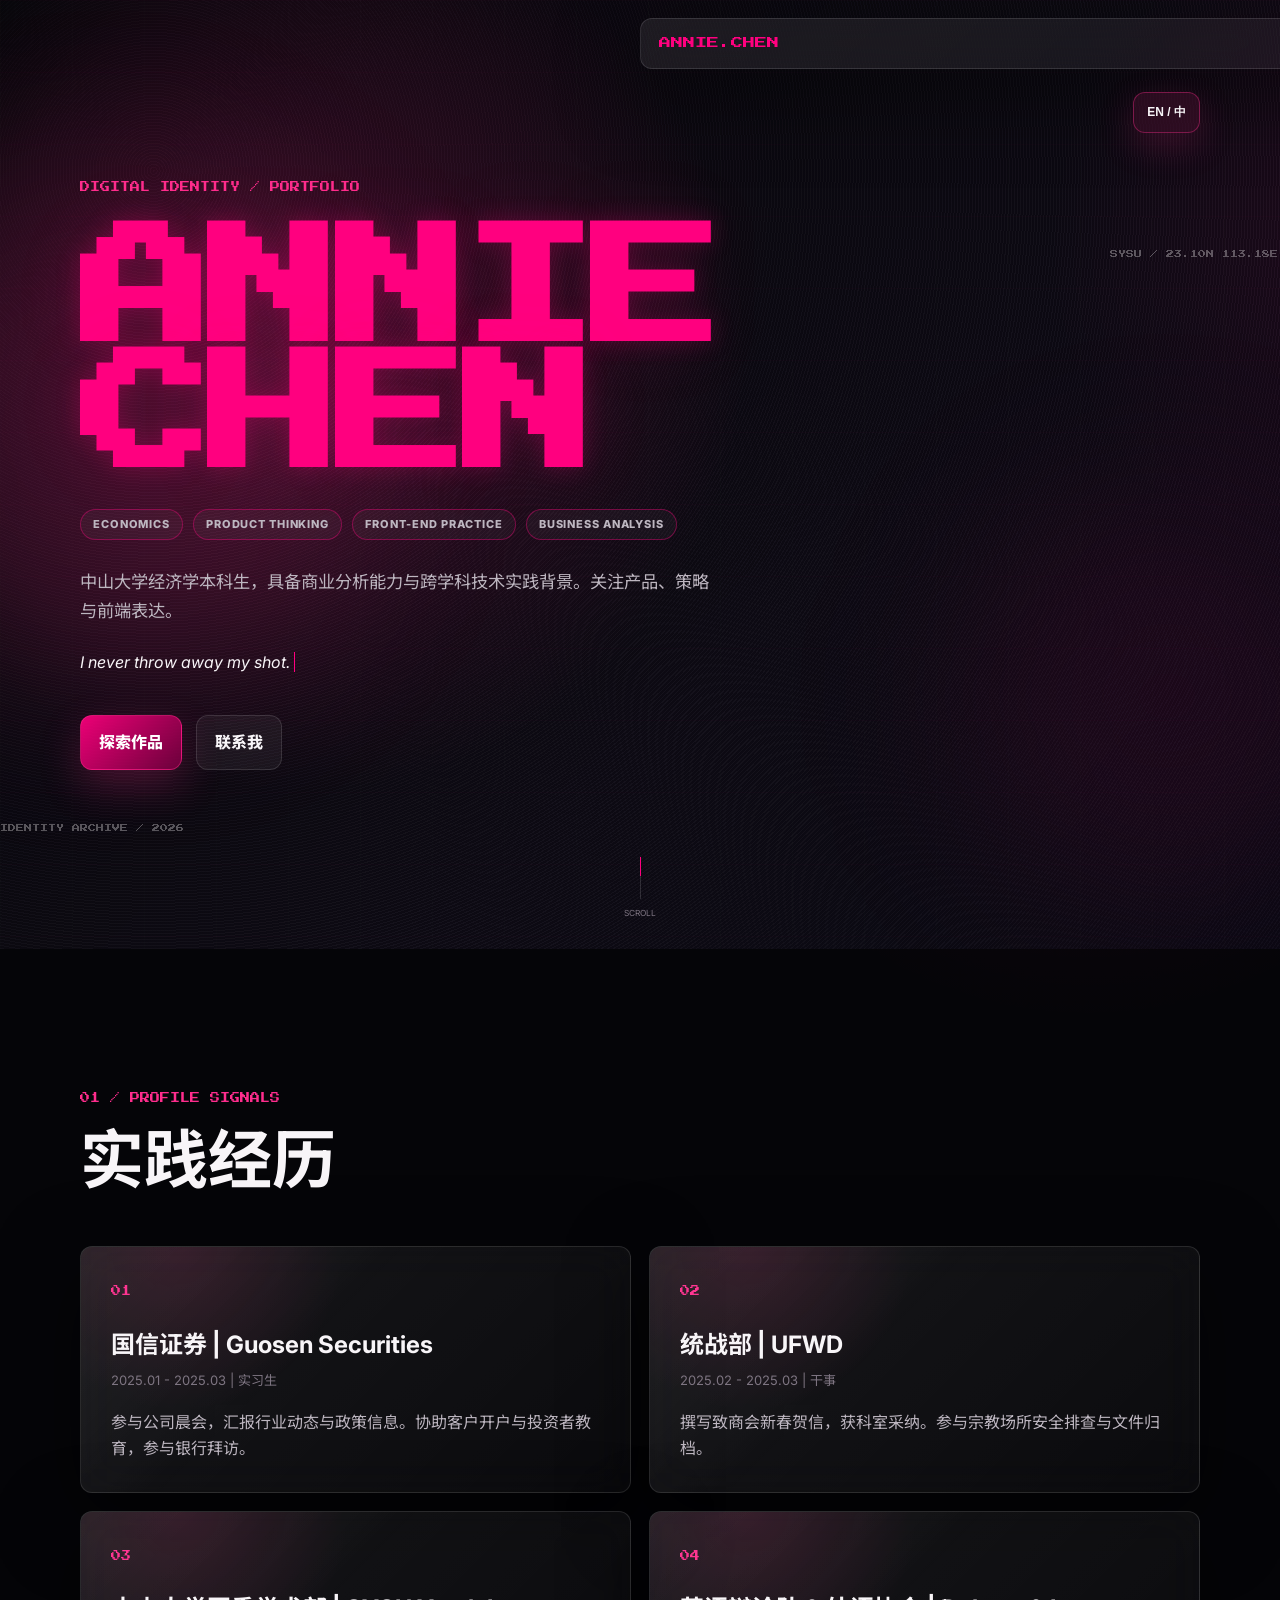
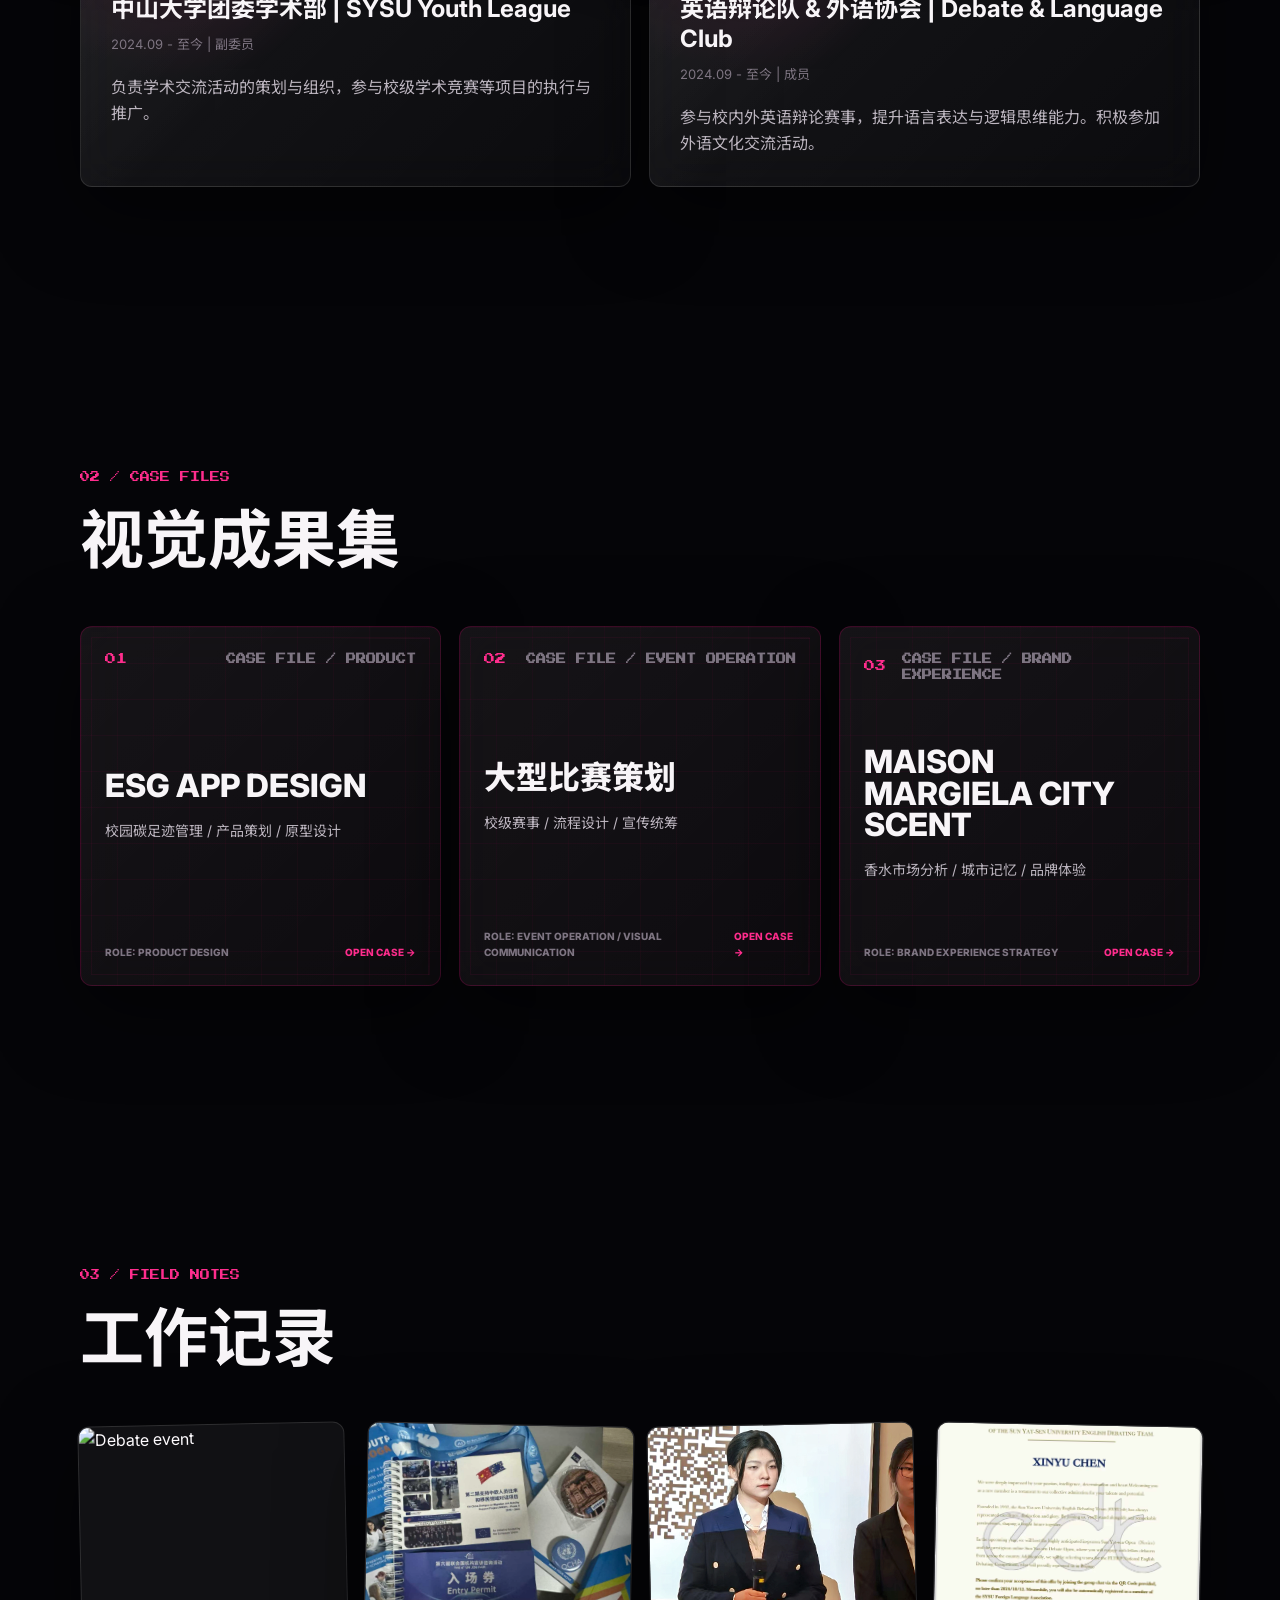
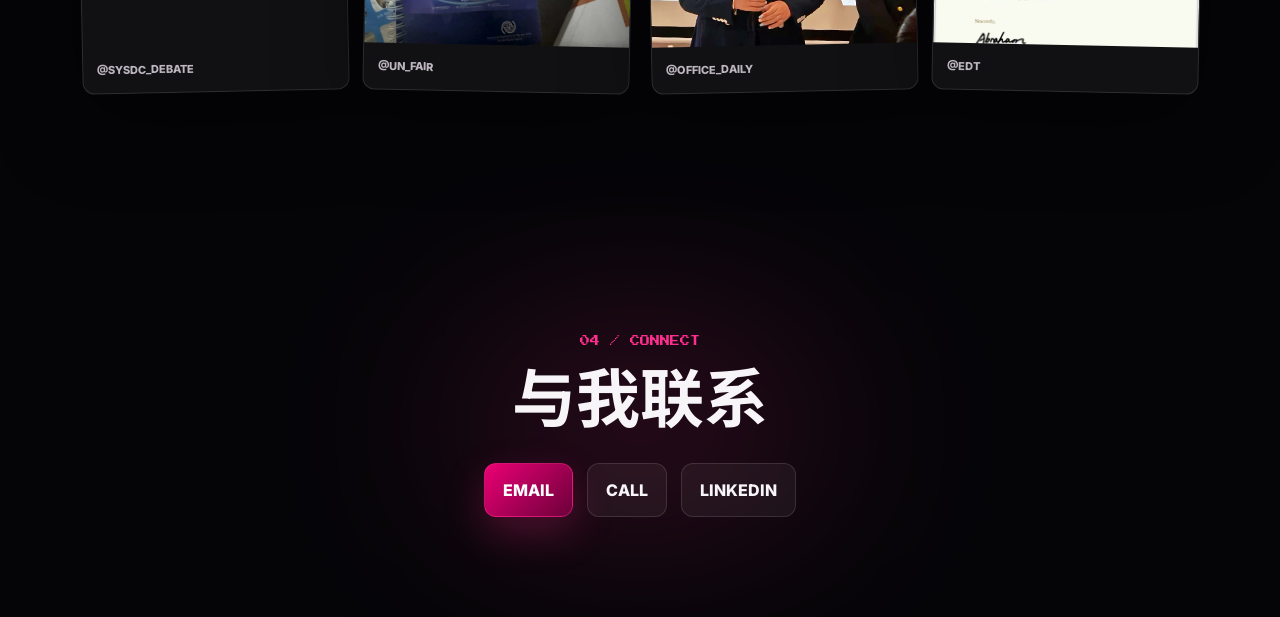
==== commit 2cefc1b4: "Add files via upload" ====
--- a/index.html
+++ b/index.html
@@ -120,7 +120,7 @@
                         <span class="project-type" data-key="proj-esg-type">CASE FILE / PRODUCT</span>
                     </div>
                     <div class="project-card-body">
-                        <h3>ESG APP DESIGN</h3>
+                        <h3 data-key="case-esg-title">ESG APP DESIGN</h3>
                         <p data-key="proj-esg-sub">产品原型 / 商业逻辑 / 用户体验</p>
                     </div>
                     <div class="project-card-footer">
@@ -131,14 +131,14 @@
                 <article class="proj-item glass-card" data-target="#case-design" tabindex="0" role="button" aria-label="Open visual design case file" aria-controls="case-design" aria-expanded="false">
                     <div class="project-card-header">
                         <span class="project-index">02</span>
-                        <span class="project-type" data-key="proj-design-type">CASE FILE / VISUAL SYSTEM</span>
+                        <span class="project-type" data-key="proj-design-type">CASE FILE / EVENT OPERATION</span>
                     </div>
                     <div class="project-card-body">
-                        <h3>VISUAL DESIGN</h3>
-                        <p data-key="proj-design-sub">校园传播 / 海报系统 / 内容统筹</p>
+                        <h3 data-key="proj-design">CAMPUS COMPETITION OPERATION</h3>
+                        <p data-key="proj-design-sub">校级赛事 / 流程设计 / 宣传统筹</p>
                     </div>
                     <div class="project-card-footer">
-                        <span data-key="proj-design-role">ROLE: Visual Direction</span>
+                        <span data-key="proj-design-role">ROLE: Event Operation / Visual Communication</span>
                         <span class="project-enter" data-key="open-case">OPEN CASE →</span>
                     </div>
                 </article>
@@ -148,27 +148,40 @@
                         <span class="project-type" data-key="proj-loreal-type">CASE FILE / BRAND EXPERIENCE</span>
                     </div>
                     <div class="project-card-body">
-                        <h3>L'OREAL BRANDSTORM</h3>
-                        <p data-key="proj-loreal-sub">Brandstorm / 前端 UI / 定价策略</p>
+                        <h3 data-key="case-loreal-title">MAISON MARGIELA CITY SCENT</h3>
+                        <p data-key="proj-loreal-sub">香水市场分析 / 城市记忆 / 品牌体验</p>
                     </div>
                     <div class="project-card-footer">
-                        <span data-key="proj-loreal-role">ROLE: Front-end UI</span>
+                        <span data-key="proj-loreal-role">ROLE: Brand Experience Strategy</span>
                         <span class="project-enter" data-key="open-case">OPEN CASE →</span>
                     </div>
                 </article>
             </div>
 
             <section id="case-esg" class="case-section" data-section hidden>
-                <div class="case-header">
-                    <p class="eyebrow">CASE FILE 01</p>
-                    <h3>ESG APP DESIGN</h3>
-                    <p data-key="case-esg-desc">主导 UI 原型设计与产品功能策划，将 ESG 议题转化为更清晰的用户任务、数据表达与商业逻辑。</p>
-                </div>
-                <div class="case-meta-grid">
-                    <div><b data-key="case-role">Role</b><span>Product Thinking / UI Prototype / UX Flow</span></div>
-                    <div><b data-key="case-tools">Tools</b><span>Figma / Research / Business Analysis</span></div>
-                    <div><b data-key="case-timeline">Timeline</b><span>Discovery / IA & Flow / Prototype / Visual System</span></div>
-                    <div><b data-key="case-outcome">Outcome</b><span data-key="case-esg-outcome">完成 ESG 产品原型与视觉叙事，让复杂议题以更清晰的任务流呈现。</span></div>
+                <div class="case-top">
+                    <div class="case-intro">
+                        <div class="case-header">
+                            <p class="eyebrow">CASE FILE 01</p>
+                            <h3 data-key="case-esg-title">ESG APP DESIGN</h3>
+                            <p data-key="case-esg-desc">围绕高校校园低碳实践，设计“碳索鸭”APP，以轻量化设计记录、量化和激励学生的日常低碳行为，形成行为记录、积分反馈、社交互动和习惯培育的完整产品闭环。</p>
+                        </div>
+                        <div class="case-meta-grid">
+                            <div><b data-key="case-role">Role</b><span>Product Thinking / UI Prototype / UX Flow</span></div>
+                            <div><b data-key="case-tools">Tools</b><span>Figma / Research / Business Analysis</span></div>
+                            <div><b data-key="case-timeline">过程记录</b><span>Research / Structure / Feasibility</span></div>
+                            <div><b data-key="case-outcome">Outcome</b><span data-key="case-esg-outcome">形成校园低碳行为管理工具的产品结构、轻量化实现路径和运营可行性方案。</span></div>
+                        </div>
+                    </div>
+                    <div class="case-process">
+                        <p class="process-title" data-key="process-title">过程记录</p>
+                        <article class="process-item"><span class="process-step">01</span><div><h4 data-key="process-esg-1-title">RESEARCH / 背景研究</h4><p data-key="process-esg-1-desc">从宏观政策、环保 APP 市场和中山大学校园环保现状切入，分析绿色低碳教育、校园垃圾分类、绿色出行和环保行动持续性不足等背景问题。</p></div></article>
+                        <article class="process-item"><span class="process-step">02</span><div><h4 data-key="process-esg-2-title">PAIN POINTS / 痛点定义</h4><p data-key="process-esg-2-desc">通过对现有环保 APP 的对比，提炼出用户体验不佳、用户黏性不足、功能同质化和校园适配性弱等痛点，并进一步聚焦校园垃圾分类、绿色出行、旧物交换和光盘行动四类高频场景。</p></div></article>
+                        <article class="process-item"><span class="process-step">03</span><div><h4 data-key="process-esg-3-title">PRODUCT STRUCTURE / 产品结构</h4><p data-key="process-esg-3-desc">围绕“游戏化设计—碳友圈积分量化—个性化激励”建立产品定位，设计碳行为引导、碳行为实践、碳成果分享和碳习惯培育四大模块。</p></div></article>
+                        <article class="process-item"><span class="process-step">04</span><div><h4 data-key="process-esg-4-title">LIGHTWEIGHT SYSTEM / 轻量化实现</h4><p data-key="process-esg-4-desc">采用“轻量化—低成本—高兼容”的技术思路，用拍照上传、人工互评、积分图表、日历记录和社交互动降低实现门槛，避免过度依赖复杂 AI 或 VR 功能。</p></div></article>
+                        <article class="process-item"><span class="process-step">05</span><div><h4 data-key="process-esg-5-title">OPERATION & FEASIBILITY / 运营与可行性</h4><p data-key="process-esg-5-desc">进一步设计推广路径、线上线下渠道、用户增长预测和经济可行性模型，验证产品在试运营、全校推广和后续商业化阶段的落地可能。</p></div></article>
+                        <article class="process-item"><span class="process-step">06</span><div><h4 data-key="process-esg-6-title">REFLECTION / 项目沉淀</h4><p data-key="process-esg-6-desc">这个项目记录了我从单纯界面设计转向产品结构、用户激励机制、商业可行性和技术落地综合思考的过程。</p></div></article>
+                    </div>
                 </div>
                 <div class="case-gallery">
                     <figure><a href="images/cd1.png" target="_blank" rel="noopener noreferrer"><img src="images/cd1.png" alt="ESG APP DESIGN visual 1" loading="lazy"></a></figure>
@@ -183,38 +196,65 @@
             </section>
 
             <section id="case-design" class="case-section" data-section hidden>
-                <div class="case-header">
-                    <p class="eyebrow">CASE FILE 02</p>
-                    <h3>VISUAL DESIGN</h3>
-                    <p data-key="case-design-desc">负责校级比赛海报制作与推文全流程统筹，用统一视觉节奏提升活动传播的辨识度与完成度。</p>
-                </div>
-                <div class="case-meta-grid">
-                    <div><b data-key="case-role">Role</b><span>Poster Design / Content Ops / Visual Direction</span></div>
-                    <div><b data-key="case-tools">Tools</b><span>Layout / Typography / Campaign Assets</span></div>
-                    <div><b data-key="case-timeline">Timeline</b><span>Brief / Direction / Production / Delivery</span></div>
-                    <div><b data-key="case-outcome">Outcome</b><span data-key="case-design-outcome">形成更统一的校园传播视觉节奏，提升活动内容的识别度。</span></div>
+                <div class="case-top">
+                    <div class="case-intro">
+                        <div class="case-header">
+                            <p class="eyebrow">CASE FILE 02</p>
+                            <h3 data-key="case-design-title">大型比赛策划</h3>
+                            <p data-key="case-design-desc">作为团委学术部副委员，参与大型校级活动和赛事的全流程策划与执行，覆盖赛事流程设计、评分标准制定、宣传物料制作、作品收集、现场协调和嘉宾沟通。</p>
+                        </div>
+                        <div class="case-meta-grid">
+                            <div><b data-key="case-role">Role</b><span>Event Operation / Visual Communication</span></div>
+                            <div><b data-key="case-tools">Tools</b><span>WeChat Article / Poster / Scoring Rubric / Coordination</span></div>
+                            <div><b data-key="case-timeline">过程记录</b><span>Brief / Workflow / Criteria / Coordination</span></div>
+                            <div><b data-key="case-outcome">Outcome</b><span data-key="case-design-outcome">完成校级赛事流程推进与宣传物料交付，沉淀跨角色协作和活动运营方法。</span></div>
+                        </div>
+                    </div>
+                    <div class="case-process">
+                        <p class="process-title" data-key="process-title">过程记录</p>
+                        <article class="process-item"><span class="process-step">01</span><div><h4 data-key="process-design-1-title">BRIEF / 任务定义</h4><p data-key="process-design-1-desc">明确赛事目标、参与对象、活动节奏和部门分工，将大型比赛从模糊任务拆解为可执行的时间表与责任模块。</p></div></article>
+                        <article class="process-item"><span class="process-step">02</span><div><h4 data-key="process-design-2-title">STRUCTURE / 流程设计</h4><p data-key="process-design-2-desc">设计比赛流程、作品提交方式、评审节点和现场推进节奏，确保参赛者、评委、工作人员和嘉宾之间的信息流顺畅。</p></div></article>
+                        <article class="process-item"><span class="process-step">03</span><div><h4 data-key="process-design-3-title">CRITERIA / 评分标准</h4><p data-key="process-design-3-desc">参与制定评分标准和评审规则，使作品评价更清晰、公平、可执行，也方便后续统计与结果确认。</p></div></article>
+                        <article class="process-item"><span class="process-step">04</span><div><h4 data-key="process-design-4-title">COMMUNICATION / 宣传与物料</h4><p data-key="process-design-4-desc">负责或参与推文、海报、KT 板等宣传物料制作，将赛事信息转化为清晰、有吸引力、适合校园传播的视觉与文字内容。</p></div></article>
+                        <article class="process-item"><span class="process-step">05</span><div><h4 data-key="process-design-5-title">COORDINATION / 统筹协调</h4><p data-key="process-design-5-desc">协调作品收集、流程提醒、人员沟通和现场执行，处理活动推进中的细节问题，保障赛事按节奏完成。</p></div></article>
+                        <article class="process-item"><span class="process-step">06</span><div><h4 data-key="process-design-6-title">OUTCOME / 成果沉淀</h4><p data-key="process-design-6-desc">通过这一项目，我从单点物料制作拓展到完整活动运营，提升了流程管理、跨角色沟通和复杂任务拆解能力。</p></div></article>
+                    </div>
                 </div>
                 <div class="case-gallery">
-                    <figure><a href="images/1.png" target="_blank" rel="noopener noreferrer"><img src="images/1.png" alt="VISUAL DESIGN visual 1" loading="lazy"></a></figure>
-                    <figure><a href="images/笃行致远.png" target="_blank" rel="noopener noreferrer"><img src="images/笃行致远.png" alt="VISUAL DESIGN visual 2" loading="lazy"></a></figure>
-                    <figure><a href="images/第一届.png" target="_blank" rel="noopener noreferrer"><img src="images/第一届.png" alt="VISUAL DESIGN visual 3" loading="lazy"></a></figure>
+                    <figure><a href="images/1.png" target="_blank" rel="noopener noreferrer"><img src="images/1.png" alt="Campus competition campaign asset 1" loading="lazy"></a></figure>
+                    <figure><a href="images/笃行致远.png" target="_blank" rel="noopener noreferrer"><img src="images/笃行致远.png" alt="Campus competition campaign asset 2" loading="lazy"></a></figure>
+                    <figure><a href="images/第一届.png" target="_blank" rel="noopener noreferrer"><img src="images/第一届.png" alt="Campus competition campaign asset 3" loading="lazy"></a></figure>
                 </div>
             </section>
 
             <section id="case-loreal" class="case-section" data-section hidden>
-                <div class="case-header">
-                    <p class="eyebrow">CASE FILE 03</p>
-                    <h3>L'OREAL BRANDSTORM</h3>
-                    <p data-key="case-loreal-desc">参与欧莱雅 Brandstorm 商赛，负责前端 UI、海报设计、生产与定价表达，将品牌概念转化为可展示体验。</p>
-                </div>
-                <div class="case-meta-grid">
-                    <div><b data-key="case-role">Role</b><span>Front-end UI / Poster Design / Pricing Narrative</span></div>
-                    <div><b data-key="case-tools">Tools</b><span>HTML / CSS / Brand System</span></div>
-                    <div><b data-key="case-timeline">Timeline</b><span>Concept / Interface / Poster / Launch</span></div>
-                    <div><b data-key="case-outcome">Outcome</b><span data-key="case-loreal-outcome">将品牌概念转化为可浏览的前端体验和完整展示素材。</span></div>
-                </div>
-                <div class="case-actions">
-                    <a href="https://annie-025.github.io/City_scent/" target="_blank" rel="noopener noreferrer" class="btn btn--primary" data-key="view-project">查看项目</a>
+                <div class="case-top">
+                    <div class="case-intro">
+                        <div class="case-header">
+                            <p class="eyebrow">CASE FILE 03</p>
+                            <h3 data-key="case-loreal-title">MAISON MARGIELA CITY SCENT</h3>
+                            <p data-key="case-loreal-desc">围绕 Maison Margiela 的记忆叙事与城市身份，提出 City Scent 香氛概念，将市场分析、用户画像、产品系统、定价策略和传播路径整合为完整品牌体验方案。</p>
+                        </div>
+                        <div class="case-meta-grid">
+                            <div><b data-key="case-role">Role</b><span>Brand Experience / Market Analysis / Pricing Narrative</span></div>
+                            <div><b data-key="case-tools">Tools</b><span>Research / Product System / HTML / CSS</span></div>
+                            <div><b data-key="case-timeline">过程记录</b><span>Market / Concept / Pricing / Growth Journey</span></div>
+                            <div><b data-key="case-outcome">Outcome</b><span data-key="case-loreal-outcome">形成涵盖市场洞察、产品系统、定价逻辑和传播路径的完整品牌体验提案。</span></div>
+                        </div>
+                        <div class="case-actions">
+                            <a href="https://annie-025.github.io/City_scent/" target="_blank" rel="noopener noreferrer" class="btn btn--primary" data-key="view-project">查看项目</a>
+                        </div>
+                    </div>
+                    <div class="case-process">
+                        <p class="process-title" data-key="process-title">过程记录</p>
+                        <article class="process-item"><span class="process-step">01</span><div><h4 data-key="process-loreal-1-title">MARKET ANALYSIS / 市场分析</h4><p data-key="process-loreal-1-desc">分析香水市场规模、增长率、低渗透率与低使用频次之间的机会，提出通过更日常化、场景化的城市香氛产品提高用户使用频率。</p></div></article>
+                        <article class="process-item"><span class="process-step">02</span><div><h4 data-key="process-loreal-2-title">USER INSIGHT / 用户洞察</h4><p data-key="process-loreal-2-desc">建立三类用户画像：城市移居者、本地身份认同者和文化旅行者，发现他们都希望通过香味建立与城市、记忆和自我身份之间的情感连接。</p></div></article>
+                        <article class="process-item"><span class="process-step">03</span><div><h4 data-key="process-loreal-3-title">CONCEPT DEVELOPMENT / 概念发展</h4><p data-key="process-loreal-3-desc">提出“City Memory Science → Olfactory Identity”的核心概念，将城市记忆、个人情感和香气体验结合，形成城市专属香氛产品的差异化定位。</p></div></article>
+                        <article class="process-item"><span class="process-step">04</span><div><h4 data-key="process-loreal-4-title">PRODUCT SYSTEM / 产品系统</h4><p data-key="process-loreal-4-desc">设计线上限时零售与线下深度定制两类体验：线上通过情景问答推荐城市香氛，线下通过旗舰店、香氛工作坊和个性化定制增强沉浸式体验。</p></div></article>
+                        <article class="process-item"><span class="process-step">05</span><div><h4 data-key="process-loreal-5-title">PRICING & EXPERIENCE / 定价与体验</h4><p data-key="process-loreal-5-desc">基于不同用户支付意愿，设计 discovery set、standard 和 premium 产品线，并结合线上低风险试用与线下高端定制满足不同消费层级。</p></div></article>
+                        <article class="process-item"><span class="process-step">06</span><div><h4 data-key="process-loreal-6-title">GROWTH JOURNEY / 传播路径</h4><p data-key="process-loreal-6-desc">规划从 April-May 预热、June-August KOC 场景叙事与线下展览，到未来 ESG 互动、多渠道合作和城市文化基金的增长路径。</p></div></article>
+                        <article class="process-item"><span class="process-step">07</span><div><h4 data-key="process-loreal-7-title">REFLECTION / 项目沉淀</h4><p data-key="process-loreal-7-desc">这个项目展示了我将市场分析、品牌叙事、产品设计、定价逻辑和传播策略整合成完整商业方案的能力。</p></div></article>
+                    </div>
                 </div>
                 <div class="case-gallery">
                     <figure><a href="images/loreal.jpg" target="_blank" rel="noopener noreferrer"><img src="images/loreal.jpg" alt="L'OREAL BRANDSTORM visual 1" loading="lazy"></a></figure>
--- a/assets/css/styles.css
+++ b/assets/css/styles.css
@@ -186,11 +186,21 @@
 .nav-links a:hover,
 .nav-links a:focus-visible {
     color: var(--text);
+    outline: none;
 }
 
 .nav-links a:hover::after,
 .nav-links a:focus-visible::after {
     transform: scaleX(1);
+}
+
+.nav-links a:focus-visible,
+.nav-logo:focus-visible,
+.menu-toggle:focus-visible,
+#lang-switch:focus-visible,
+.case-gallery a:focus-visible {
+    outline: 2px solid var(--pink-hot);
+    outline-offset: 4px;
 }
 
 .menu-toggle {
@@ -238,47 +248,68 @@
     width: 100%;
     min-height: 100svh;
     display: grid;
-    place-items: center;
+    align-items: center;
     overflow: hidden;
-    padding: 120px 20px 80px;
+    padding-block: clamp(120px, 14vw, 180px);
+    background:
+        radial-gradient(circle at 20% 20%, rgba(255, 0, 127, 0.18), transparent 34rem),
+        linear-gradient(180deg, #050508 0%, #0a0a0d 100%);
+}
+
+.hero.section-shell {
+    width: 100%;
+}
+
+.hero::before {
+    content: "";
+    position: absolute;
+    inset: 0;
+    z-index: 0;
+    pointer-events: none;
+    background-image:
+        linear-gradient(rgba(255, 255, 255, 0.025) 1px, transparent 1px),
+        linear-gradient(90deg, rgba(255, 255, 255, 0.02) 1px, transparent 1px);
+    background-size: 72px 72px;
+    mask-image: linear-gradient(to bottom, rgba(0, 0, 0, 0.74), transparent 86%);
 }
 
 .hero__ambient {
     position: absolute;
     inset: 0;
-    z-index: -1;
+    z-index: 0;
     overflow: hidden;
+    pointer-events: none;
 }
 
 .hero__gradient,
 .hero__grid,
 .hero__noise,
 .hero__light,
-.hero__particles {
+.hero__coord {
     position: absolute;
+}
+
+.hero__gradient {
     inset: 0;
-}
-
-.hero__gradient {
     background:
-        radial-gradient(circle at 22% 42%, rgba(255, 45, 141, 0.28), transparent 22rem),
-        radial-gradient(circle at 70% 25%, rgba(255, 0, 127, 0.08), transparent 24rem),
-        linear-gradient(135deg, #07070b, #0f0b16 48%, #060912);
+        radial-gradient(circle at 18% 28%, rgba(255, 45, 141, 0.18), transparent 28rem),
+        radial-gradient(circle at 84% 20%, rgba(255, 0, 127, 0.08), transparent 22rem),
+        linear-gradient(135deg, rgba(7, 7, 11, 0.92), rgba(15, 11, 22, 0.72) 48%, rgba(6, 9, 18, 0.88));
     background-size: 130% 130%;
     animation: gradientDrift 16s ease-in-out infinite alternate;
 }
 
 .hero__grid {
+    inset: 0;
     background-image:
-        linear-gradient(rgba(255, 255, 255, 0.055) 1px, transparent 1px),
-        linear-gradient(90deg, rgba(255, 255, 255, 0.035) 1px, transparent 1px);
-    background-size: 90px 90px;
-    transform: perspective(700px) rotateX(62deg) translateY(15%);
-    transform-origin: center bottom;
-    opacity: 0.22;
+        linear-gradient(rgba(255, 0, 127, 0.045) 1px, transparent 1px),
+        linear-gradient(90deg, rgba(255, 255, 255, 0.025) 1px, transparent 1px);
+    background-size: 72px 72px;
+    opacity: 0.34;
 }
 
 .hero__noise {
+    inset: 0;
     opacity: 0.12;
     background-image:
         repeating-radial-gradient(circle at 12% 18%, rgba(255,255,255,0.8) 0 1px, transparent 1px 3px);
@@ -286,56 +317,58 @@
 }
 
 .hero__light--one {
-    width: 40vw;
-    height: 40vw;
-    left: 6%;
+    width: min(42vw, 520px);
+    height: min(42vw, 520px);
+    left: -12%;
     top: 18%;
     border-radius: 50%;
-    background: rgba(255, 45, 141, 0.16);
-    filter: blur(80px);
+    background: rgba(255, 45, 141, 0.13);
+    filter: blur(86px);
     animation: floatSlow 9s ease-in-out infinite;
 }
 
 .hero__light--two {
-    width: 34vw;
-    height: 34vw;
-    right: 10%;
+    width: min(34vw, 430px);
+    height: min(34vw, 430px);
+    right: -8%;
     bottom: 4%;
     border-radius: 50%;
-    background: rgba(255, 0, 127, 0.08);
+    background: rgba(255, 0, 127, 0.07);
     filter: blur(90px);
     animation: floatSlow 12s ease-in-out infinite reverse;
 }
 
-.hero__particles span {
-    position: absolute;
-    width: 3px;
-    height: 3px;
-    border-radius: 50%;
-    background: rgba(255, 255, 255, 0.72);
-    box-shadow: 0 0 14px rgba(255, 45, 141, 0.8);
-    animation: particleFloat 9s ease-in-out infinite;
-}
-
-.hero__particles span:nth-child(1) { left: 12%; top: 24%; animation-delay: -1s; }
-.hero__particles span:nth-child(2) { left: 22%; top: 68%; animation-delay: -5s; }
-.hero__particles span:nth-child(3) { left: 35%; top: 18%; animation-delay: -2s; }
-.hero__particles span:nth-child(4) { left: 48%; top: 78%; animation-delay: -7s; }
-.hero__particles span:nth-child(5) { left: 63%; top: 16%; animation-delay: -3s; }
-.hero__particles span:nth-child(6) { left: 76%; top: 58%; animation-delay: -4s; }
-.hero__particles span:nth-child(7) { left: 86%; top: 30%; animation-delay: -8s; }
-.hero__particles span:nth-child(8) { left: 18%; top: 46%; animation-delay: -6s; }
-.hero__particles span:nth-child(9) { left: 42%; top: 42%; animation-delay: -2.5s; }
-.hero__particles span:nth-child(10) { left: 58%; top: 66%; animation-delay: -4.5s; }
-.hero__particles span:nth-child(11) { left: 72%; top: 82%; animation-delay: -1.5s; }
-.hero__particles span:nth-child(12) { left: 92%; top: 74%; animation-delay: -5.5s; }
-
-.hero__content {
+.hero__coord {
+    color: rgba(248, 245, 248, 0.32);
+    font-family: "Press Start 2P", "Inter", sans-serif;
+    font-size: 8px;
+    line-height: 1.8;
+    letter-spacing: 0;
+}
+
+.hero__coord--one {
+    right: 2px;
+    top: 26%;
+}
+
+.hero__coord--two {
+    bottom: 12%;
+    left: 0;
+}
+
+.hero__identity {
+    position: relative;
+    z-index: 1;
     width: min(1120px, calc(100% - 40px));
-    display: grid;
-    grid-template-columns: minmax(0, 1.04fr) minmax(300px, 0.72fr);
-    align-items: center;
-    gap: clamp(42px, 7vw, 92px);
+    margin-inline: auto;
+}
+
+.hero__kicker {
+    margin: 0 0 clamp(18px, 3vw, 34px);
+    color: var(--pink-hot);
+    font-family: "Press Start 2P", "Inter", sans-serif;
+    font-size: 10px;
+    letter-spacing: 0;
 }
 
 .eyebrow {
@@ -347,11 +380,10 @@
 
 .hero__title {
     display: grid;
-    gap: 0.02em;
-    max-width: 760px;
+    gap: 0.04em;
+    max-width: 100%;
     margin: 0;
     overflow-wrap: normal;
-    color: var(--text);
     word-break: keep-all;
 }
 
@@ -360,25 +392,46 @@
     max-width: 100%;
     overflow-wrap: normal;
     white-space: nowrap;
-    font-size: clamp(56px, 10vw, 126px);
-    line-height: 0.86;
-    letter-spacing: 0;
-    text-shadow: 0 0 34px rgba(255, 45, 141, 0.28);
-}
-
-.hero__cn-name {
-    margin: 18px 0 0;
-    color: var(--pink-hot);
-    font-family: "Noto Sans SC", "PingFang SC", sans-serif;
-    font-size: clamp(20px, 3vw, 34px);
-    font-weight: 700;
-    letter-spacing: 0.22em;
-    line-height: 1.1;
-    text-shadow: 0 0 24px rgba(255, 0, 127, 0.28);
+    color: var(--pink);
+    font-family: "Press Start 2P", monospace;
+    font-size: clamp(54px, 10.3vw, 132px);
+    line-height: 0.95;
+    letter-spacing: -0.035em;
+    text-shadow:
+        0 0 24px rgba(255, 0, 127, 0.24),
+        0 0 70px rgba(255, 0, 127, 0.12);
+}
+
+.hero__meta {
+    display: flex;
+    flex-wrap: wrap;
+    gap: 10px;
+    max-width: 760px;
+    margin-top: 28px;
+}
+
+.hero__meta span {
+    border: 1px solid var(--pink-line);
+    border-radius: 999px;
+    padding: 8px 12px;
+    background: rgba(255, 255, 255, 0.035);
+    color: var(--muted);
+    font-size: 11px;
+    font-weight: 800;
+    letter-spacing: 0.08em;
+    line-height: 1.2;
+    transition: border-color 0.28s ease, color 0.28s ease, background 0.28s ease, box-shadow 0.28s ease;
+}
+
+.hero__meta span:hover {
+    border-color: rgba(255, 45, 141, 0.5);
+    background: rgba(255, 0, 127, 0.075);
+    color: var(--text);
+    box-shadow: 0 0 24px rgba(255, 0, 127, 0.08);
 }
 
 .hero__desc {
-    max-width: 620px;
+    max-width: 640px;
     margin: 28px 0 0;
     color: var(--muted);
     font-size: clamp(15px, 1.35vw, 18px);
@@ -435,53 +488,6 @@
     transform: translateY(-3px);
 }
 
-.hero__portrait-wrap {
-    position: relative;
-    justify-self: end;
-    width: min(360px, 80vw);
-}
-
-.hero__portrait-motion {
-    position: relative;
-    justify-self: end;
-}
-
-.hero__portrait-glow {
-    position: absolute;
-    inset: -12%;
-    border-radius: 32px;
-    background:
-        radial-gradient(circle at 36% 22%, rgba(255, 45, 141, 0.36), transparent 32%),
-        radial-gradient(circle at 72% 78%, rgba(255, 0, 127, 0.12), transparent 34%);
-    filter: blur(28px);
-}
-
-.hero-img {
-    position: relative;
-    aspect-ratio: 0.82;
-    overflow: hidden;
-    border: 1px solid rgba(255, 255, 255, 0.18);
-    border-radius: 18px;
-    background:
-        linear-gradient(rgba(255, 45, 141, 0.06), rgba(255, 255, 255, 0.025)),
-        url("../../images/avatar.jpg") center / cover no-repeat;
-    box-shadow: 0 28px 90px rgba(0, 0, 0, 0.48), 0 0 52px rgba(255, 45, 141, 0.18);
-    transition: box-shadow 0.45s var(--ease-out);
-}
-
-.hero-img::after {
-    content: "";
-    position: absolute;
-    inset: 0;
-    background: linear-gradient(135deg, rgba(255, 255, 255, 0.2), transparent 34%, rgba(255, 45, 141, 0.12));
-    opacity: 0.72;
-    mix-blend-mode: screen;
-}
-
-.hero-img:hover {
-    box-shadow: 0 34px 100px rgba(0, 0, 0, 0.52), 0 0 72px rgba(255, 45, 141, 0.32);
-}
-
 .scroll-cue {
     position: absolute;
     bottom: 28px;
@@ -595,6 +601,7 @@
 
 .proj-item {
     position: relative;
+    overflow: hidden;
     min-height: 360px;
     display: flex;
     flex-direction: column;
@@ -611,15 +618,39 @@
         rgba(10, 8, 12, 0.74);
     background-position: 0 0, 0 0, 0 0;
     background-size: 36px 36px, 36px 36px, auto;
-    transition: transform 0.45s var(--ease-out), border-color 0.35s ease, box-shadow 0.35s ease, background-position 0.45s var(--ease-out);
-}
-
-.proj-item:hover,
+    transition:
+        transform 0.28s var(--ease-out),
+        border-color 0.28s ease,
+        box-shadow 0.28s ease,
+        background 0.28s ease,
+        background-position 0.45s var(--ease-out);
+}
+
+.proj-item:hover {
+    transform: translateY(-6px);
+    border-color: var(--pink-line);
+    background-position: 10px 8px, 10px 8px, 0 0;
+    box-shadow: 0 26px 80px rgba(255, 0, 127, 0.18);
+}
+
 .proj-item:focus-visible {
     transform: translateY(-6px);
     border-color: var(--pink-line);
     background-position: 10px 8px, 10px 8px, 0 0;
-    box-shadow: 0 24px 70px rgba(255, 0, 127, 0.16);
+    box-shadow: 0 26px 80px rgba(255, 0, 127, 0.18);
+    outline: 2px solid var(--pink-hot);
+    outline-offset: 5px;
+}
+
+.proj-item--selected {
+    border-color: rgba(255, 45, 141, 0.56);
+    background-position: 10px 8px, 10px 8px, 0 0;
+    box-shadow:
+        0 26px 80px rgba(255, 0, 127, 0.14),
+        inset 0 0 0 1px rgba(255, 0, 127, 0.18);
+}
+
+.proj-item:focus:not(:focus-visible) {
     outline: none;
 }
 
@@ -635,37 +666,43 @@
 }
 
 .proj-item::before {
-    inset: -1px;
-    z-index: -1;
-    border-radius: inherit;
-    background:
-        linear-gradient(90deg, transparent 0 32%, rgba(255, 45, 141, 0.55) 50%, transparent 68%) top left / 220% 1px no-repeat,
-        linear-gradient(180deg, transparent 0 32%, rgba(255, 45, 141, 0.38) 50%, transparent 68%) top right / 1px 220% no-repeat,
-        linear-gradient(90deg, transparent 0 32%, rgba(255, 45, 141, 0.34) 50%, transparent 68%) bottom right / 220% 1px no-repeat;
+    inset: 0;
+    z-index: 0;
+    background: linear-gradient(
+        110deg,
+        transparent 0%,
+        rgba(255, 0, 127, 0.16) 45%,
+        rgba(255, 255, 255, 0.08) 50%,
+        rgba(255, 0, 127, 0.16) 55%,
+        transparent 100%
+    );
+    transform: translateX(-120%);
     opacity: 0;
-    transition: opacity 0.35s ease, background-position 0.62s var(--ease-out);
+    transition: transform 0.75s var(--ease-out), opacity 0.3s ease;
 }
 
 .proj-item::after {
     inset: 10px;
+    z-index: 0;
     border: 1px solid rgba(255, 0, 127, 0.12);
     background:
-        linear-gradient(90deg, transparent 0 48%, rgba(255, 0, 127, 0.13) 50%, transparent 52%),
+        linear-gradient(90deg, transparent 0 32%, rgba(255, 45, 141, 0.22) 50%, transparent 68%) top left / 220% 1px no-repeat,
+        linear-gradient(180deg, transparent 0 32%, rgba(255, 45, 141, 0.18) 50%, transparent 68%) top right / 1px 220% no-repeat,
         repeating-linear-gradient(0deg, transparent 0 7px, rgba(255, 255, 255, 0.025) 8px);
-    background-size: 220% 100%, auto;
     opacity: 0.5;
     transition: opacity 0.35s ease, background-position 0.55s var(--ease-out);
 }
 
 .proj-item:hover::before,
 .proj-item:focus-visible::before {
-    background-position: 100% 0, 100% 100%, 0 100%;
+    transform: translateX(120%);
     opacity: 1;
 }
 
 .proj-item:hover::after,
-.proj-item:focus-visible::after {
-    background-position: 100% 0, 0 0;
+.proj-item:focus-visible::after,
+.proj-item--selected::after {
+    background-position: 100% 0, 100% 100%, 0 0;
     opacity: 0.9;
 }
 
@@ -693,7 +730,7 @@
 
 .proj-item:hover .project-index,
 .proj-item:focus-visible .project-index {
-    text-shadow: 0 0 18px rgba(255, 0, 127, 0.54);
+    text-shadow: 0 0 18px rgba(255, 0, 127, 0.72);
 }
 
 .project-type,
@@ -729,6 +766,7 @@
 }
 
 .case-section {
+    grid-column: 1 / -1;
     margin-top: clamp(56px, 8vw, 100px);
     padding: clamp(28px, 5vw, 56px);
     border: 1px solid var(--pink-line);
@@ -739,7 +777,108 @@
         rgba(10, 8, 12, 0.72);
     background-size: 44px 44px;
     box-shadow: 0 24px 90px rgba(0, 0, 0, 0.42), 0 0 48px rgba(255, 0, 127, 0.08);
-    transition: border-color 0.3s ease, box-shadow 0.3s ease, background-position 0.4s var(--ease-out);
+    transition:
+        border-color 0.35s ease,
+        box-shadow 0.35s ease,
+        background 0.35s ease,
+        background-position 0.4s var(--ease-out);
+}
+
+.project-grid > .case-section {
+    margin-top: clamp(14px, 3vw, 28px);
+    margin-bottom: clamp(20px, 4vw, 42px);
+}
+
+.case-section[hidden] {
+    display: none;
+}
+
+.case-section--open {
+    display: block;
+    animation: caseOpen 0.42s var(--ease-out) both;
+}
+
+.case-top {
+    display: grid;
+    grid-template-columns: minmax(0, 0.9fr) minmax(320px, 1.1fr);
+    gap: clamp(28px, 5vw, 64px);
+    align-items: start;
+}
+
+.case-intro {
+    min-width: 0;
+}
+
+.case-intro .case-meta-grid {
+    grid-template-columns: repeat(2, minmax(0, 1fr));
+}
+
+.case-process {
+    display: grid;
+    gap: 18px;
+    padding: clamp(20px, 3vw, 32px);
+    border: 1px solid var(--pink-line);
+    border-radius: var(--radius);
+    background:
+        linear-gradient(rgba(255, 0, 127, 0.035) 1px, transparent 1px),
+        linear-gradient(90deg, rgba(255, 255, 255, 0.02) 1px, transparent 1px),
+        rgba(255, 255, 255, 0.025);
+    background-size: 28px 28px;
+}
+
+.process-title {
+    margin: 0;
+    color: var(--pink-hot);
+    font-family: "Press Start 2P", "Inter", sans-serif;
+    font-size: 10px;
+    letter-spacing: 0;
+}
+
+.process-item {
+    position: relative;
+    display: grid;
+    grid-template-columns: 54px 1fr;
+    gap: 18px;
+    padding-bottom: 18px;
+}
+
+.process-item:not(:last-child)::after {
+    content: "";
+    position: absolute;
+    left: 26px;
+    top: 42px;
+    bottom: -4px;
+    width: 1px;
+    background: rgba(255, 0, 127, 0.28);
+}
+
+.process-step {
+    width: 52px;
+    height: 52px;
+    display: grid;
+    place-items: center;
+    border: 1px solid var(--pink-line);
+    border-radius: 999px;
+    background: rgba(255, 0, 127, 0.06);
+    color: var(--pink-hot);
+    font-family: "Press Start 2P", monospace;
+    font-size: 10px;
+}
+
+.process-item h4 {
+    margin: 0 0 8px;
+    color: var(--text);
+    font-size: 13px;
+    letter-spacing: 0.08em;
+    line-height: 1.35;
+    text-transform: uppercase;
+}
+
+.process-item p {
+    margin: 0;
+    color: var(--muted);
+    font-size: 14px;
+    line-height: 1.7;
 }
 
 .case-section:hover {
@@ -747,12 +886,40 @@
     box-shadow: 0 24px 90px rgba(0, 0, 0, 0.42), 0 0 58px rgba(255, 0, 127, 0.12);
 }
 
-.case-section--highlight {
-    animation: caseHighlight 0.9s ease both;
+.case-section--active {
+    border-color: var(--pink-hot);
+    box-shadow:
+        0 24px 90px rgba(0, 0, 0, 0.42),
+        0 0 0 1px rgba(255, 0, 127, 0.34),
+        0 0 80px rgba(255, 0, 127, 0.18);
+    animation: casePulse 1.2s ease both;
 }
 
 .case-header {
+    position: relative;
     max-width: 780px;
+    padding-bottom: 18px;
+}
+
+.case-header::after {
+    content: "";
+    position: absolute;
+    right: 0;
+    bottom: 0;
+    left: 0;
+    height: 1px;
+    pointer-events: none;
+    background: linear-gradient(90deg, var(--pink-hot), rgba(255, 0, 127, 0.12), transparent);
+    transform: scaleX(0.34);
+    transform-origin: left;
+    opacity: 0.72;
+    transition: transform 0.65s var(--ease-out), opacity 0.35s ease;
+}
+
+.case-section:hover .case-header::after,
+.case-section--active .case-header::after {
+    transform: scaleX(1);
+    opacity: 1;
 }
 
 .case-header h3 {
@@ -782,6 +949,14 @@
     border: 1px solid rgba(255, 0, 127, 0.16);
     border-radius: var(--radius);
     background: rgba(255, 255, 255, 0.035);
+    transition: border-color 0.28s ease, box-shadow 0.28s ease, background 0.28s ease;
+}
+
+.case-meta-grid div:hover,
+.case-meta-grid div:focus-within {
+    border-color: rgba(255, 45, 141, 0.46);
+    background: rgba(255, 255, 255, 0.052);
+    box-shadow: 0 12px 34px rgba(255, 0, 127, 0.08);
 }
 
 .case-meta-grid b {
@@ -825,9 +1000,16 @@
 }
 
 .case-gallery figure:hover {
-    border-color: var(--pink-line);
+    border-color: rgba(255, 45, 141, 0.56);
     box-shadow: 0 16px 46px rgba(255, 0, 127, 0.12);
     transform: translateY(-3px);
+}
+
+.case-gallery a {
+    display: block;
+    color: inherit;
+    text-decoration: none;
+    border-radius: calc(var(--radius) - 4px);
 }
 
 .case-gallery img {
@@ -937,14 +1119,61 @@
     100% { transform: translateY(220%); }
 }
 
-@keyframes caseHighlight {
+@keyframes casePulse {
     0% {
         border-color: rgba(255, 45, 141, 0.9);
         box-shadow: 0 24px 90px rgba(0, 0, 0, 0.42), 0 0 0 1px rgba(255, 45, 141, 0.48), 0 0 76px rgba(255, 0, 127, 0.24);
     }
+    55% {
+        border-color: var(--pink-hot);
+        box-shadow: 0 24px 90px rgba(0, 0, 0, 0.42), 0 0 0 1px rgba(255, 0, 127, 0.34), 0 0 80px rgba(255, 0, 127, 0.18);
+    }
     100% {
         border-color: var(--pink-line);
         box-shadow: 0 24px 90px rgba(0, 0, 0, 0.42), 0 0 48px rgba(255, 0, 127, 0.08);
+    }
+}
+
+@keyframes caseOpen {
+    from {
+        opacity: 0;
+        transform: translateY(18px);
+    }
+    to {
+        opacity: 1;
+        transform: translateY(0);
+    }
+}
+
+@media (hover: none), (pointer: coarse) {
+    .proj-item:hover,
+    .case-section:hover,
+    .case-gallery figure:hover,
+    .case-meta-grid div:hover,
+    .work-photo:hover {
+        transform: none;
+    }
+
+    .proj-item:hover::before,
+    .proj-item:hover::after {
+        transform: translateX(-120%);
+        opacity: 0.5;
+    }
+
+    .proj-item:hover::after {
+        transform: none;
+        background-position: 0 0, 0 0, 0 0;
+    }
+
+    .proj-item:active {
+        transform: translateY(-2px) scale(0.995);
+        border-color: var(--pink-line);
+        box-shadow: 0 18px 50px rgba(255, 0, 127, 0.16);
+    }
+
+    .case-gallery figure:active {
+        border-color: rgba(255, 45, 141, 0.56);
+        box-shadow: 0 12px 34px rgba(255, 0, 127, 0.1);
     }
 }
 
@@ -989,40 +1218,33 @@
     }
 
     .hero {
-        padding: 104px 20px 70px;
+        min-height: auto;
+        padding: 120px 20px 80px;
         align-items: start;
     }
 
-    .hero__particles span:nth-child(n + 7) {
+    .hero__coord {
         display: none;
     }
 
-    .hero__content {
-        grid-template-columns: 1fr;
-        gap: 36px;
-    }
-
-    .hero__copy {
-        order: 2;
-    }
-
-    .hero__portrait-motion {
-        order: 1;
-        justify-self: center;
-    }
-
-    .hero__portrait-wrap {
-        width: min(300px, 74vw);
+    .hero__kicker {
+        font-size: 9px;
+        line-height: 1.7;
     }
 
     .hero__name-line {
-        font-size: clamp(48px, 18vw, 76px);
-        letter-spacing: 0;
-    }
-
-    .hero__cn-name {
-        font-size: clamp(18px, 6vw, 26px);
-        letter-spacing: 0.18em;
+        font-size: clamp(42px, 16vw, 72px);
+        letter-spacing: -0.035em;
+    }
+
+    .hero__meta {
+        gap: 8px;
+        margin-top: 22px;
+    }
+
+    .hero__meta span {
+        padding: 7px 10px;
+        font-size: 10px;
     }
 
     .card-container,
@@ -1043,6 +1265,25 @@
         grid-template-columns: repeat(2, minmax(0, 1fr));
     }
 
+    .case-top {
+        grid-template-columns: 1fr;
+    }
+
+    .process-item {
+        grid-template-columns: 44px 1fr;
+        gap: 14px;
+    }
+
+    .process-step {
+        width: 44px;
+        height: 44px;
+        font-size: 9px;
+    }
+
+    .process-item:not(:last-child)::after {
+        left: 22px;
+    }
+
     .case-gallery {
         grid-template-columns: 1fr;
     }
@@ -1057,8 +1298,17 @@
         padding-inline: 14px;
     }
 
-    .hero__content {
-        width: 100%;
+    .hero__identity {
+        width: min(1120px, calc(100% - 28px));
+    }
+
+    .hero__name-line {
+        font-size: clamp(38px, 15.5vw, 58px);
+        letter-spacing: -0.045em;
+    }
+
+    .hero__desc {
+        font-size: 15px;
     }
 
     .hero__actions,
@@ -1095,6 +1345,10 @@
     }
 
     .case-meta-grid {
+        grid-template-columns: 1fr;
+    }
+
+    .case-intro .case-meta-grid {
         grid-template-columns: 1fr;
     }
 
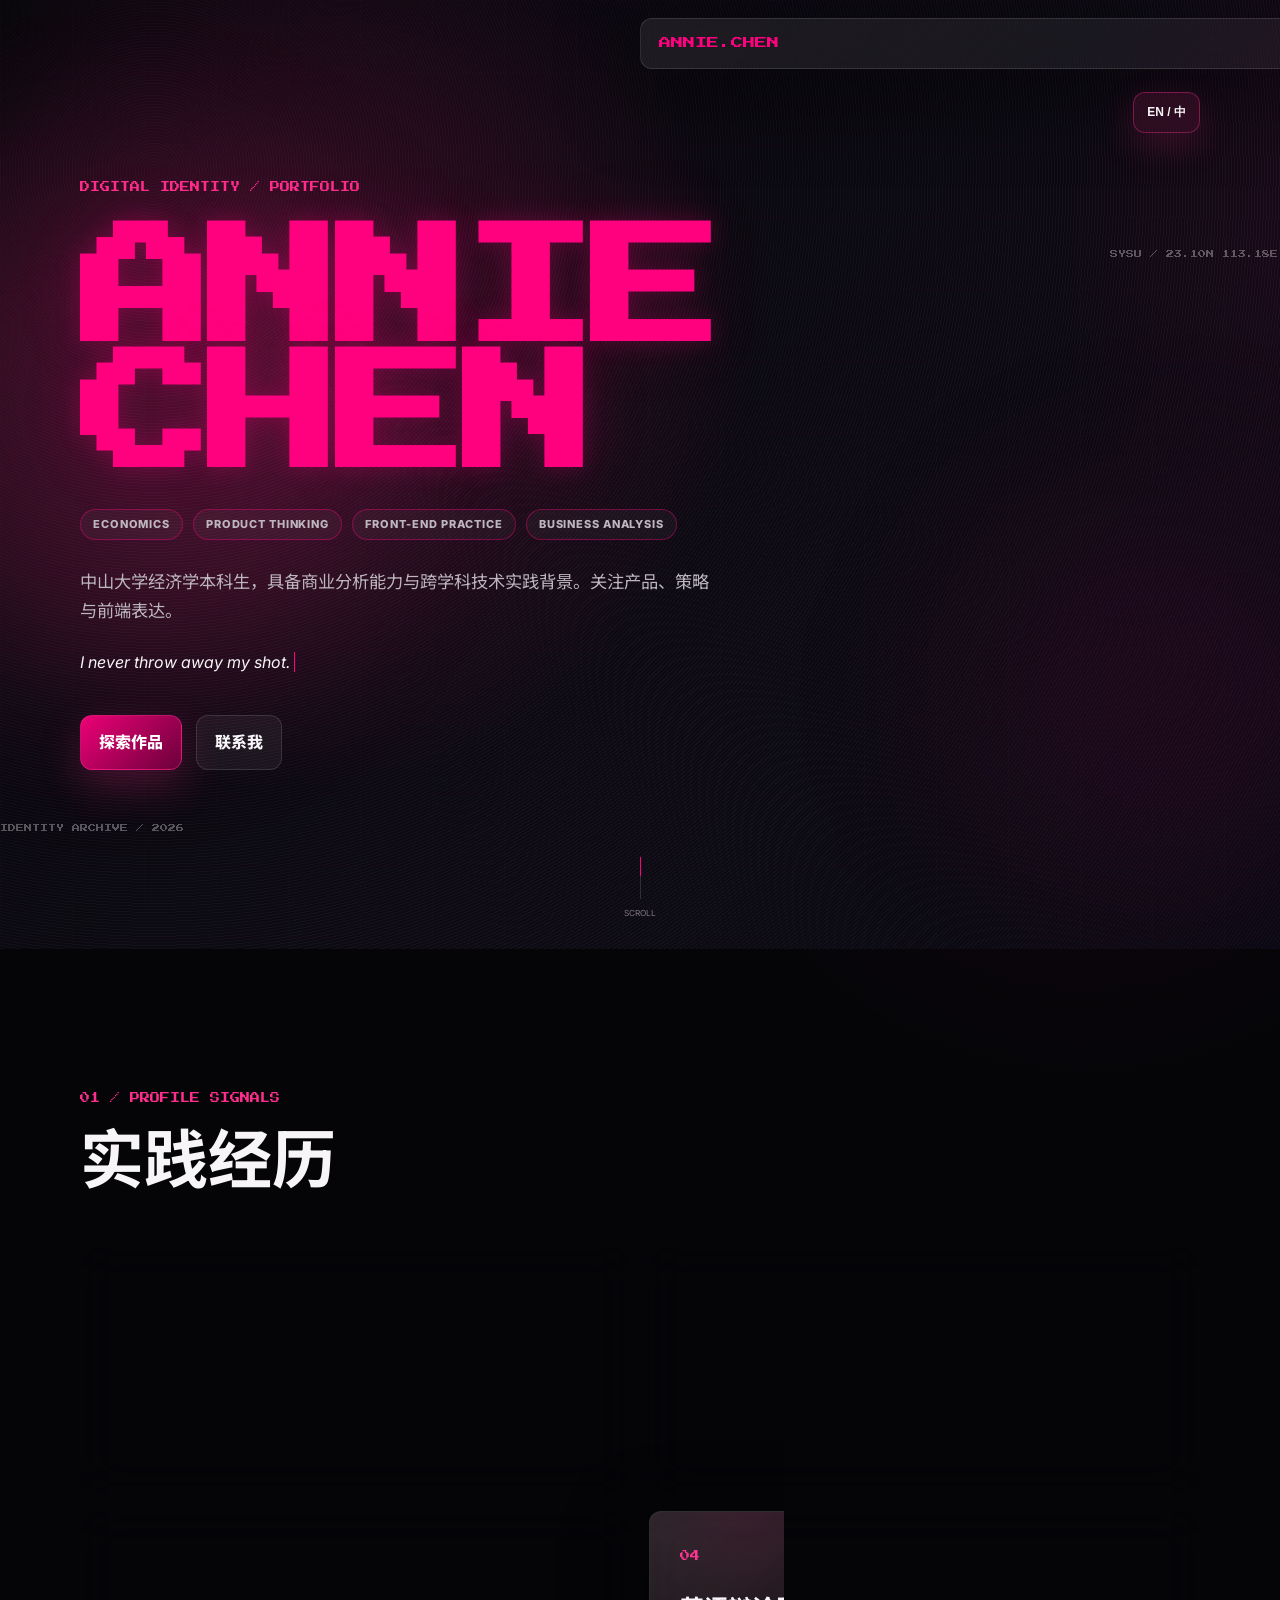
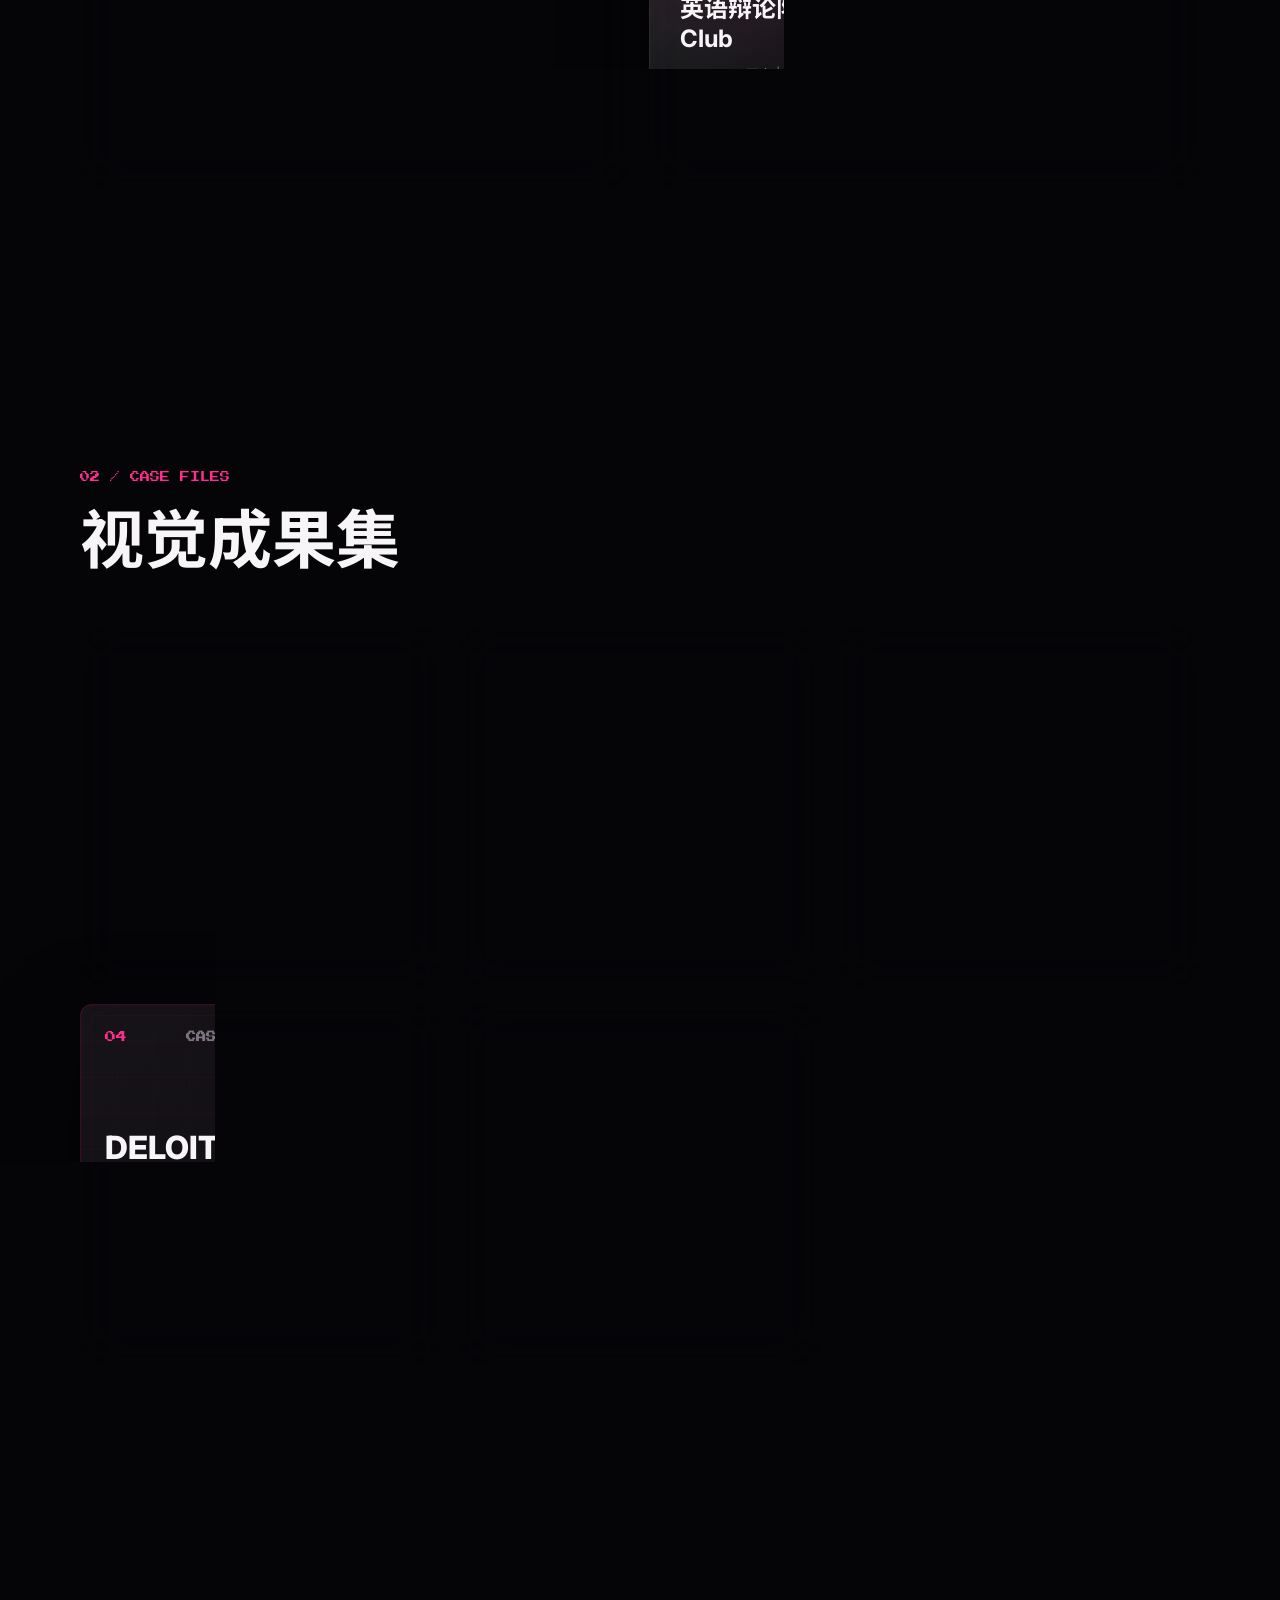
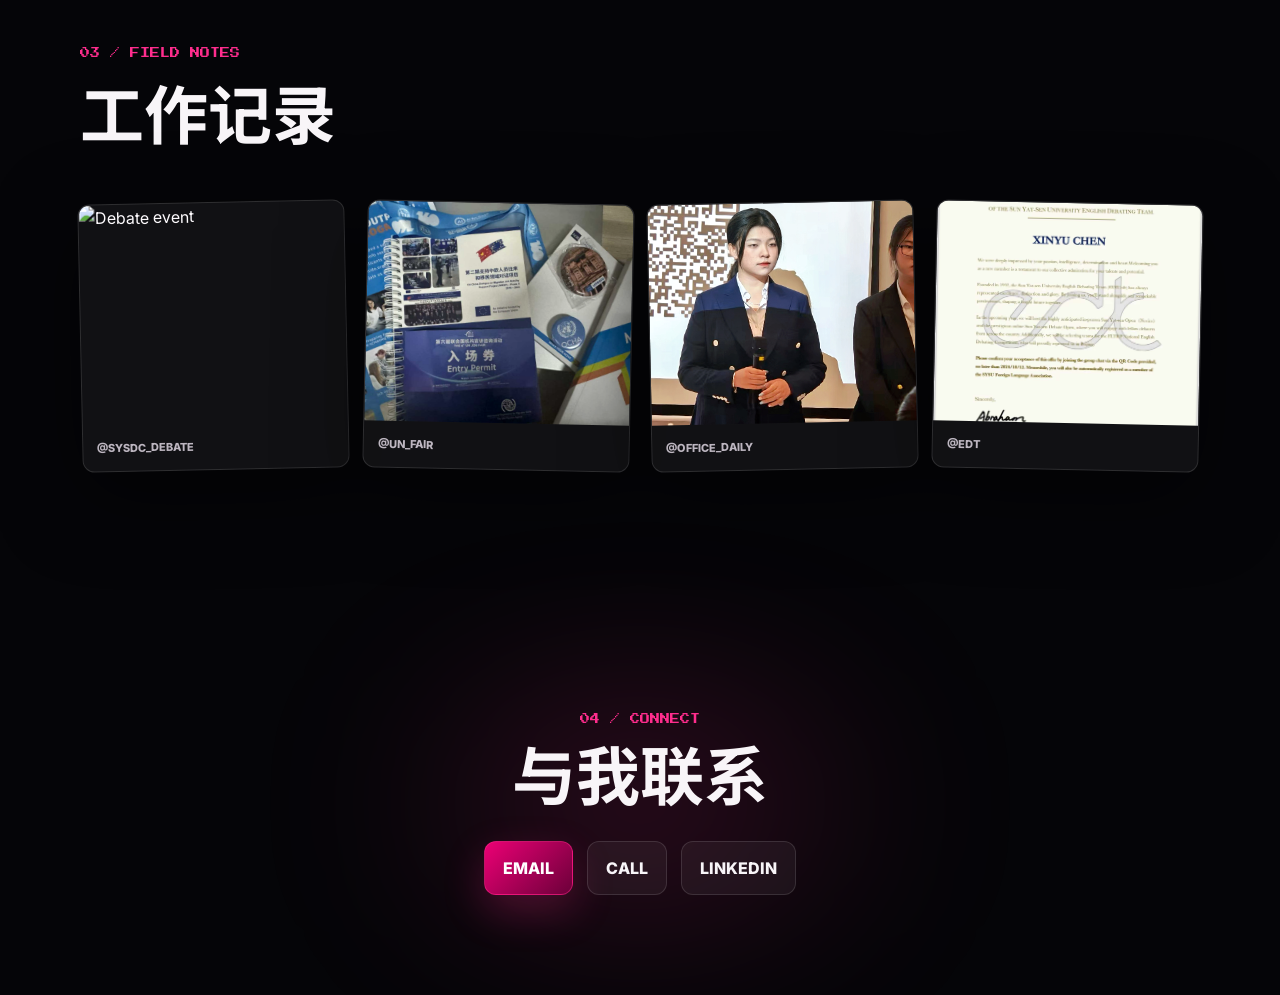
==== commit 2bb9d176: "Add files via upload" ====
--- a/index.html
+++ b/index.html
@@ -128,9 +128,51 @@
                         <span class="project-enter" data-key="open-case">OPEN CASE →</span>
                     </div>
                 </article>
-                <article class="proj-item glass-card" data-target="#case-design" tabindex="0" role="button" aria-label="Open visual design case file" aria-controls="case-design" aria-expanded="false">
+                <article class="proj-item glass-card" data-target="#case-loreal" tabindex="0" role="button" aria-label="Open L'Oreal case file" aria-controls="case-loreal" aria-expanded="false">
                     <div class="project-card-header">
                         <span class="project-index">02</span>
+                        <span class="project-type" data-key="proj-loreal-type">CASE FILE / BRAND EXPERIENCE</span>
+                    </div>
+                    <div class="project-card-body">
+                        <h3 data-key="case-loreal-title">MAISON MARGIELA CITY SCENT</h3>
+                        <p data-key="proj-loreal-sub">香水市场分析 / 城市记忆 / 品牌体验</p>
+                    </div>
+                    <div class="project-card-footer">
+                        <span data-key="proj-loreal-role">ROLE: Brand Experience Strategy</span>
+                        <span class="project-enter" data-key="open-case">OPEN CASE →</span>
+                    </div>
+                </article>
+                <article class="proj-item glass-card" data-target="#case-meituan" tabindex="0" role="button" aria-label="Open Meituan business analysis case file" aria-controls="case-meituan" aria-expanded="false">
+                    <div class="project-card-header">
+                        <span class="project-index">03</span>
+                        <span class="project-type" data-key="proj-meituan-type">CASE FILE / BUSINESS ANALYSIS</span>
+                    </div>
+                    <div class="project-card-body">
+                        <h3 data-key="case-meituan-title">MEITUAN BUSINESS ANALYSIS</h3>
+                        <p data-key="proj-meituan-sub">平台业务分析 / 数据洞察 / 策略建议</p>
+                    </div>
+                    <div class="project-card-footer">
+                        <span data-key="proj-meituan-role">ROLE: Business Analysis / Strategy</span>
+                        <span class="project-enter" data-key="open-case">OPEN CASE →</span>
+                    </div>
+                </article>
+                <article class="proj-item glass-card" data-target="#case-deloitte" tabindex="0" role="button" aria-label="Open Deloitte AI case file" aria-controls="case-deloitte" aria-expanded="false">
+                    <div class="project-card-header">
+                        <span class="project-index">04</span>
+                        <span class="project-type" data-key="proj-deloitte-type">CASE FILE / AI STRATEGY</span>
+                    </div>
+                    <div class="project-card-body">
+                        <h3 data-key="case-deloitte-title">DELOITTE AI PROJECT</h3>
+                        <p data-key="proj-deloitte-sub">AI 应用探索 / 业务场景拆解 / 方案表达</p>
+                    </div>
+                    <div class="project-card-footer">
+                        <span data-key="proj-deloitte-role">ROLE: AI Use-case Research / Strategy</span>
+                        <span class="project-enter" data-key="open-case">OPEN CASE →</span>
+                    </div>
+                </article>
+                <article class="proj-item glass-card" data-target="#case-design" tabindex="0" role="button" aria-label="Open campus competition operation case file" aria-controls="case-design" aria-expanded="false">
+                    <div class="project-card-header">
+                        <span class="project-index">05</span>
                         <span class="project-type" data-key="proj-design-type">CASE FILE / EVENT OPERATION</span>
                     </div>
                     <div class="project-card-body">
@@ -139,20 +181,6 @@
                     </div>
                     <div class="project-card-footer">
                         <span data-key="proj-design-role">ROLE: Event Operation / Visual Communication</span>
-                        <span class="project-enter" data-key="open-case">OPEN CASE →</span>
-                    </div>
-                </article>
-                <article class="proj-item glass-card" data-target="#case-loreal" tabindex="0" role="button" aria-label="Open L'Oreal case file" aria-controls="case-loreal" aria-expanded="false">
-                    <div class="project-card-header">
-                        <span class="project-index">03</span>
-                        <span class="project-type" data-key="proj-loreal-type">CASE FILE / BRAND EXPERIENCE</span>
-                    </div>
-                    <div class="project-card-body">
-                        <h3 data-key="case-loreal-title">MAISON MARGIELA CITY SCENT</h3>
-                        <p data-key="proj-loreal-sub">香水市场分析 / 城市记忆 / 品牌体验</p>
-                    </div>
-                    <div class="project-card-footer">
-                        <span data-key="proj-loreal-role">ROLE: Brand Experience Strategy</span>
                         <span class="project-enter" data-key="open-case">OPEN CASE →</span>
                     </div>
                 </article>
@@ -184,6 +212,11 @@
                     </div>
                 </div>
                 <div class="case-gallery">
+                    <figure><a href="images/carbon.png" target="_blank" rel="noopener noreferrer"><img src="images/carbon.png" alt="Carbon Duck product overview" loading="lazy"></a></figure>
+                    <figure><a href="images/duck1.png" target="_blank" rel="noopener noreferrer"><img src="images/duck1.png" alt="Carbon Duck product process visual 1" loading="lazy"></a></figure>
+                    <figure><a href="images/duck2.png" target="_blank" rel="noopener noreferrer"><img src="images/duck2.png" alt="Carbon Duck product process visual 2" loading="lazy"></a></figure>
+                    <figure><a href="images/duck3.png" target="_blank" rel="noopener noreferrer"><img src="images/duck3.png" alt="Carbon Duck product process visual 3" loading="lazy"></a></figure>
+                    <figure><a href="images/duck4.png" target="_blank" rel="noopener noreferrer"><img src="images/duck4.png" alt="Carbon Duck product process visual 4" loading="lazy"></a></figure>
                     <figure><a href="images/cd1.png" target="_blank" rel="noopener noreferrer"><img src="images/cd1.png" alt="ESG APP DESIGN visual 1" loading="lazy"></a></figure>
                     <figure><a href="images/cd2.png" target="_blank" rel="noopener noreferrer"><img src="images/cd2.png" alt="ESG APP DESIGN visual 2" loading="lazy"></a></figure>
                     <figure><a href="images/cd3.png" target="_blank" rel="noopener noreferrer"><img src="images/cd3.png" alt="ESG APP DESIGN visual 3" loading="lazy"></a></figure>
@@ -257,6 +290,9 @@
                     </div>
                 </div>
                 <div class="case-gallery">
+                    <figure><a href="images/Loreal1.png" target="_blank" rel="noopener noreferrer"><img src="images/Loreal1.png" alt="Maison Margiela City Scent concept visual 1" loading="lazy"></a></figure>
+                    <figure><a href="images/Loreal2.png" target="_blank" rel="noopener noreferrer"><img src="images/Loreal2.png" alt="Maison Margiela City Scent concept visual 2" loading="lazy"></a></figure>
+                    <figure><a href="images/Loreal3.png" target="_blank" rel="noopener noreferrer"><img src="images/Loreal3.png" alt="Maison Margiela City Scent concept visual 3" loading="lazy"></a></figure>
                     <figure><a href="images/loreal.jpg" target="_blank" rel="noopener noreferrer"><img src="images/loreal.jpg" alt="L'OREAL BRANDSTORM visual 1" loading="lazy"></a></figure>
                     <figure><a href="images/lr1.png" target="_blank" rel="noopener noreferrer"><img src="images/lr1.png" alt="L'OREAL BRANDSTORM visual 2" loading="lazy"></a></figure>
                     <figure><a href="images/lr2.png" target="_blank" rel="noopener noreferrer"><img src="images/lr2.png" alt="L'OREAL BRANDSTORM visual 3" loading="lazy"></a></figure>
@@ -264,6 +300,82 @@
                     <figure><a href="images/lr4.png" target="_blank" rel="noopener noreferrer"><img src="images/lr4.png" alt="L'OREAL BRANDSTORM visual 5" loading="lazy"></a></figure>
                     <figure><a href="images/lr5.png" target="_blank" rel="noopener noreferrer"><img src="images/lr5.png" alt="L'OREAL BRANDSTORM visual 6" loading="lazy"></a></figure>
                     <figure><a href="images/lr6.png" target="_blank" rel="noopener noreferrer"><img src="images/lr6.png" alt="L'OREAL BRANDSTORM visual 7" loading="lazy"></a></figure>
+                </div>
+            </section>
+
+            <section id="case-meituan" class="case-section" data-section hidden>
+                <div class="case-top">
+                    <div class="case-intro">
+                        <div class="case-header">
+                            <p class="eyebrow">CASE FILE 03</p>
+                            <h3 data-key="case-meituan-title">MEITUAN BUSINESS ANALYSIS</h3>
+                            <p data-key="case-meituan-desc">参与美团商业分析项目，围绕平台业务场景进行问题拆解、数据洞察与策略建议，将商业分析框架转化为结构化报告。</p>
+                        </div>
+                        <div class="case-meta-grid">
+                            <div><b data-key="case-role">Role</b><span>Business Analysis / Research / Strategy</span></div>
+                            <div><b data-key="case-tools">Tools</b><span>Excel / Data Analysis / Business Frameworks / Report Writing</span></div>
+                            <div><b data-key="case-timeline">过程记录</b><span>Problem Framing / Data Analysis / Insight / Strategy</span></div>
+                            <div><b data-key="case-outcome">Outcome</b><span data-key="case-meituan-outcome">完成结构化商业分析报告，团队进入 1800+ 队伍 Top 100。</span></div>
+                        </div>
+                    </div>
+                    <div class="case-process">
+                        <p class="process-title" data-key="process-title">过程记录</p>
+                        <article class="process-item"><span class="process-step">01</span><div><h4 data-key="process-meituan-1-title">QUESTION</h4><p data-key="process-meituan-1-desc">明确平台业务问题与分析目标。</p></div></article>
+                        <article class="process-item"><span class="process-step">02</span><div><h4 data-key="process-meituan-2-title">FRAMEWORK</h4><p data-key="process-meituan-2-desc">搭建商业分析框架与指标口径。</p></div></article>
+                        <article class="process-item"><span class="process-step">03</span><div><h4 data-key="process-meituan-3-title">ANALYSIS</h4><p data-key="process-meituan-3-desc">整理数据，识别关键趋势与问题。</p></div></article>
+                        <article class="process-item"><span class="process-step">04</span><div><h4 data-key="process-meituan-4-title">STRATEGY</h4><p data-key="process-meituan-4-desc">提出可执行的业务优化建议。</p></div></article>
+                        <article class="process-item"><span class="process-step">05</span><div><h4 data-key="process-meituan-5-title">OUTCOME</h4><p data-key="process-meituan-5-desc">形成结构化商业分析报告，团队进入 1800+ 队伍 Top 100。</p></div></article>
+                    </div>
+                </div>
+                <div class="pdf-card">
+                    <div class="pdf-card__copy">
+                        <p class="eyebrow">REPORT / PDF</p>
+                        <h4 data-key="meituan-report-title">Meituan Business Analysis Report</h4>
+                        <p data-key="meituan-report-desc">A structured business analysis report covering problem framing, data analysis, insights and strategic recommendations.</p>
+                    </div>
+                    <div class="pdf-actions">
+                        <a href="https://qr61.cn/oiJe8v/qVWf9w7" target="_blank" rel="noopener noreferrer" class="btn btn--primary" data-key="open-report">Open Report</a>
+                    </div>
+                </div>
+                <div class="case-gallery">
+                    <figure><a href="images/meituan1.png" target="_blank" rel="noopener noreferrer"><img src="images/meituan1.png" alt="Meituan business analysis report visual 1" loading="lazy"></a></figure>
+                    <figure><a href="images/meituan2.png" target="_blank" rel="noopener noreferrer"><img src="images/meituan2.png" alt="Meituan business analysis report visual 2" loading="lazy"></a></figure>
+                    <figure><a href="images/meituan3.png" target="_blank" rel="noopener noreferrer"><img src="images/meituan3.png" alt="Meituan business analysis report visual 3" loading="lazy"></a></figure>
+                </div>
+            </section>
+
+            <section id="case-deloitte" class="case-section" data-section hidden>
+                <div class="case-top">
+                    <div class="case-intro">
+                        <div class="case-header">
+                            <p class="eyebrow">CASE FILE 04</p>
+                            <h3 data-key="case-deloitte-title">DELOITTE AI PROJECT</h3>
+                            <p data-key="case-deloitte-desc">参与德勤 AI 相关项目，围绕 AI 在业务流程、知识管理或效率提升中的应用进行方案探索，完成问题定义、应用场景拆解与概念表达。</p>
+                        </div>
+                        <div class="case-meta-grid">
+                            <div><b data-key="case-role">Role</b><span>AI Use-case Research / Strategy / Concept Design</span></div>
+                            <div><b data-key="case-tools">Tools</b><span>AI Tools / Research / Business Analysis / Presentation</span></div>
+                            <div><b data-key="case-timeline">过程记录</b><span>Problem Definition / Use-case Mapping / Solution Design / Presentation</span></div>
+                            <div><b data-key="case-outcome">Outcome</b><span data-key="case-deloitte-outcome">形成 AI 应用概念与结构化项目叙事。</span></div>
+                        </div>
+                        <div class="case-actions">
+                            <a href="Team C _Shelley Wang+陈芯羽+中山大学_副本.html" target="_blank" rel="noopener noreferrer" class="btn btn--primary" data-key="open-demo">Open Demo</a>
+                        </div>
+                    </div>
+                    <div class="case-process">
+                        <p class="process-title" data-key="process-title">过程记录</p>
+                        <article class="process-item"><span class="process-step">01</span><div><h4 data-key="process-deloitte-1-title">PROBLEM</h4><p data-key="process-deloitte-1-desc">识别业务流程中的效率或信息处理痛点。</p></div></article>
+                        <article class="process-item"><span class="process-step">02</span><div><h4 data-key="process-deloitte-2-title">USE CASE</h4><p data-key="process-deloitte-2-desc">拆解 AI 可介入的具体场景。</p></div></article>
+                        <article class="process-item"><span class="process-step">03</span><div><h4 data-key="process-deloitte-3-title">SOLUTION</h4><p data-key="process-deloitte-3-desc">形成 AI 应用概念和功能逻辑。</p></div></article>
+                        <article class="process-item"><span class="process-step">04</span><div><h4 data-key="process-deloitte-4-title">STORY</h4><p data-key="process-deloitte-4-desc">将方案整理为可展示的商业叙事。</p></div></article>
+                        <article class="process-item"><span class="process-step">05</span><div><h4 data-key="process-deloitte-5-title">REFLECTION</h4><p data-key="process-deloitte-5-desc">沉淀 AI + 商业分析的实践经验。</p></div></article>
+                    </div>
+                </div>
+                <div class="case-gallery">
+                    <figure><a href="images/deloitte1.png" target="_blank" rel="noopener noreferrer"><img src="images/deloitte1.png" alt="Deloitte AI project visual 1" loading="lazy"></a></figure>
+                    <figure><a href="images/deloitte2.png" target="_blank" rel="noopener noreferrer"><img src="images/deloitte2.png" alt="Deloitte AI project visual 2" loading="lazy"></a></figure>
+                    <figure><a href="images/deloitte3.png" target="_blank" rel="noopener noreferrer"><img src="images/deloitte3.png" alt="Deloitte AI project visual 3" loading="lazy"></a></figure>
+                    <figure><a href="images/deloitte4.png" target="_blank" rel="noopener noreferrer"><img src="images/deloitte4.png" alt="Deloitte AI project visual 4" loading="lazy"></a></figure>
                 </div>
             </section>
         </section>
--- a/assets/css/styles.css
+++ b/assets/css/styles.css
@@ -982,6 +982,39 @@
     margin-top: 24px;
 }
 
+.pdf-card {
+    display: grid;
+    grid-template-columns: minmax(0, 1fr) auto;
+    gap: 24px;
+    align-items: center;
+    margin: 36px 0 0;
+    padding: clamp(20px, 3vw, 32px);
+    border: 1px solid var(--pink-line);
+    border-radius: var(--radius);
+    background: rgba(255, 255, 255, 0.035);
+}
+
+.pdf-card .eyebrow {
+    margin-bottom: 12px;
+}
+
+.pdf-card h4 {
+    margin: 0 0 10px;
+    color: var(--text);
+    font-size: clamp(18px, 2vw, 24px);
+}
+
+.pdf-card p {
+    margin: 0;
+    color: var(--muted);
+}
+
+.pdf-actions {
+    display: flex;
+    flex-wrap: wrap;
+    gap: 12px;
+}
+
 .case-gallery {
     display: grid;
     grid-template-columns: repeat(auto-fit, minmax(min(100%, 320px), 1fr));
@@ -1287,6 +1320,10 @@
     .case-gallery {
         grid-template-columns: 1fr;
     }
+
+    .pdf-card {
+        grid-template-columns: 1fr;
+    }
 }
 
 @media (max-width: 520px) {
